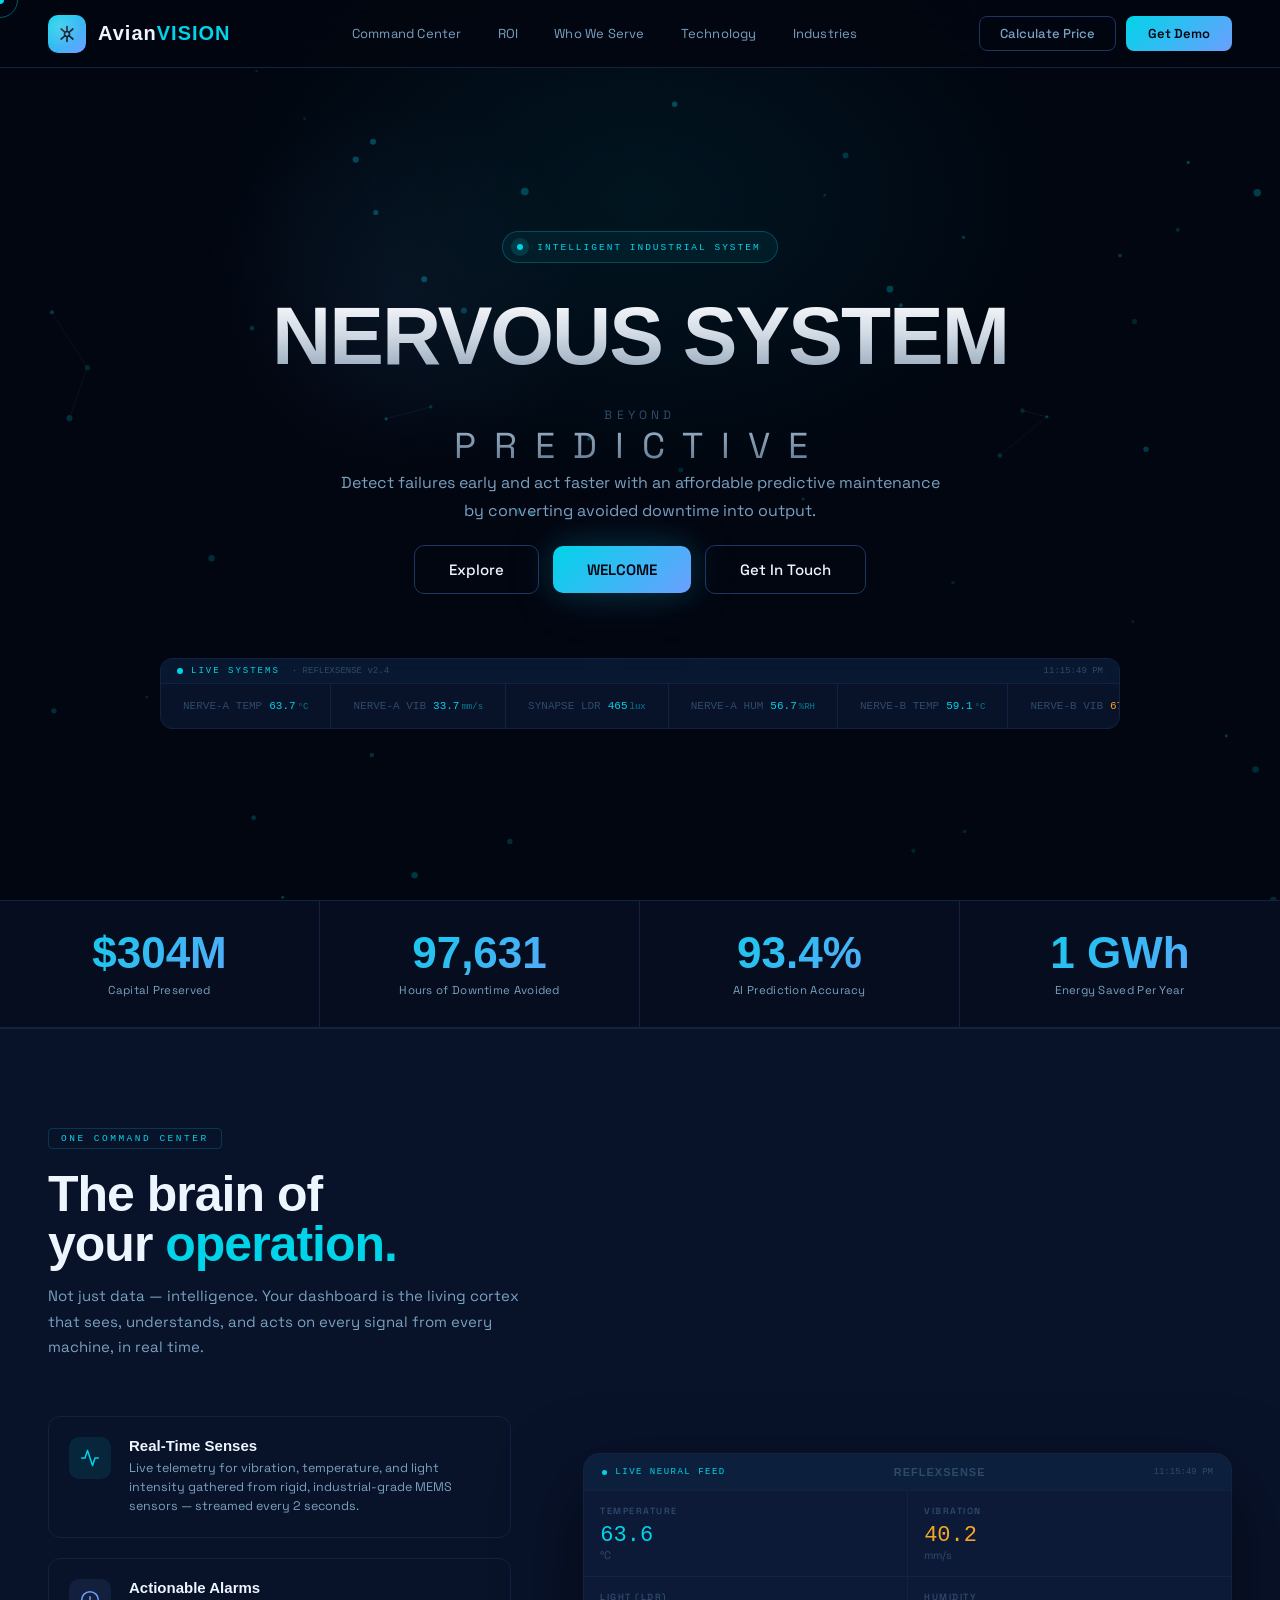
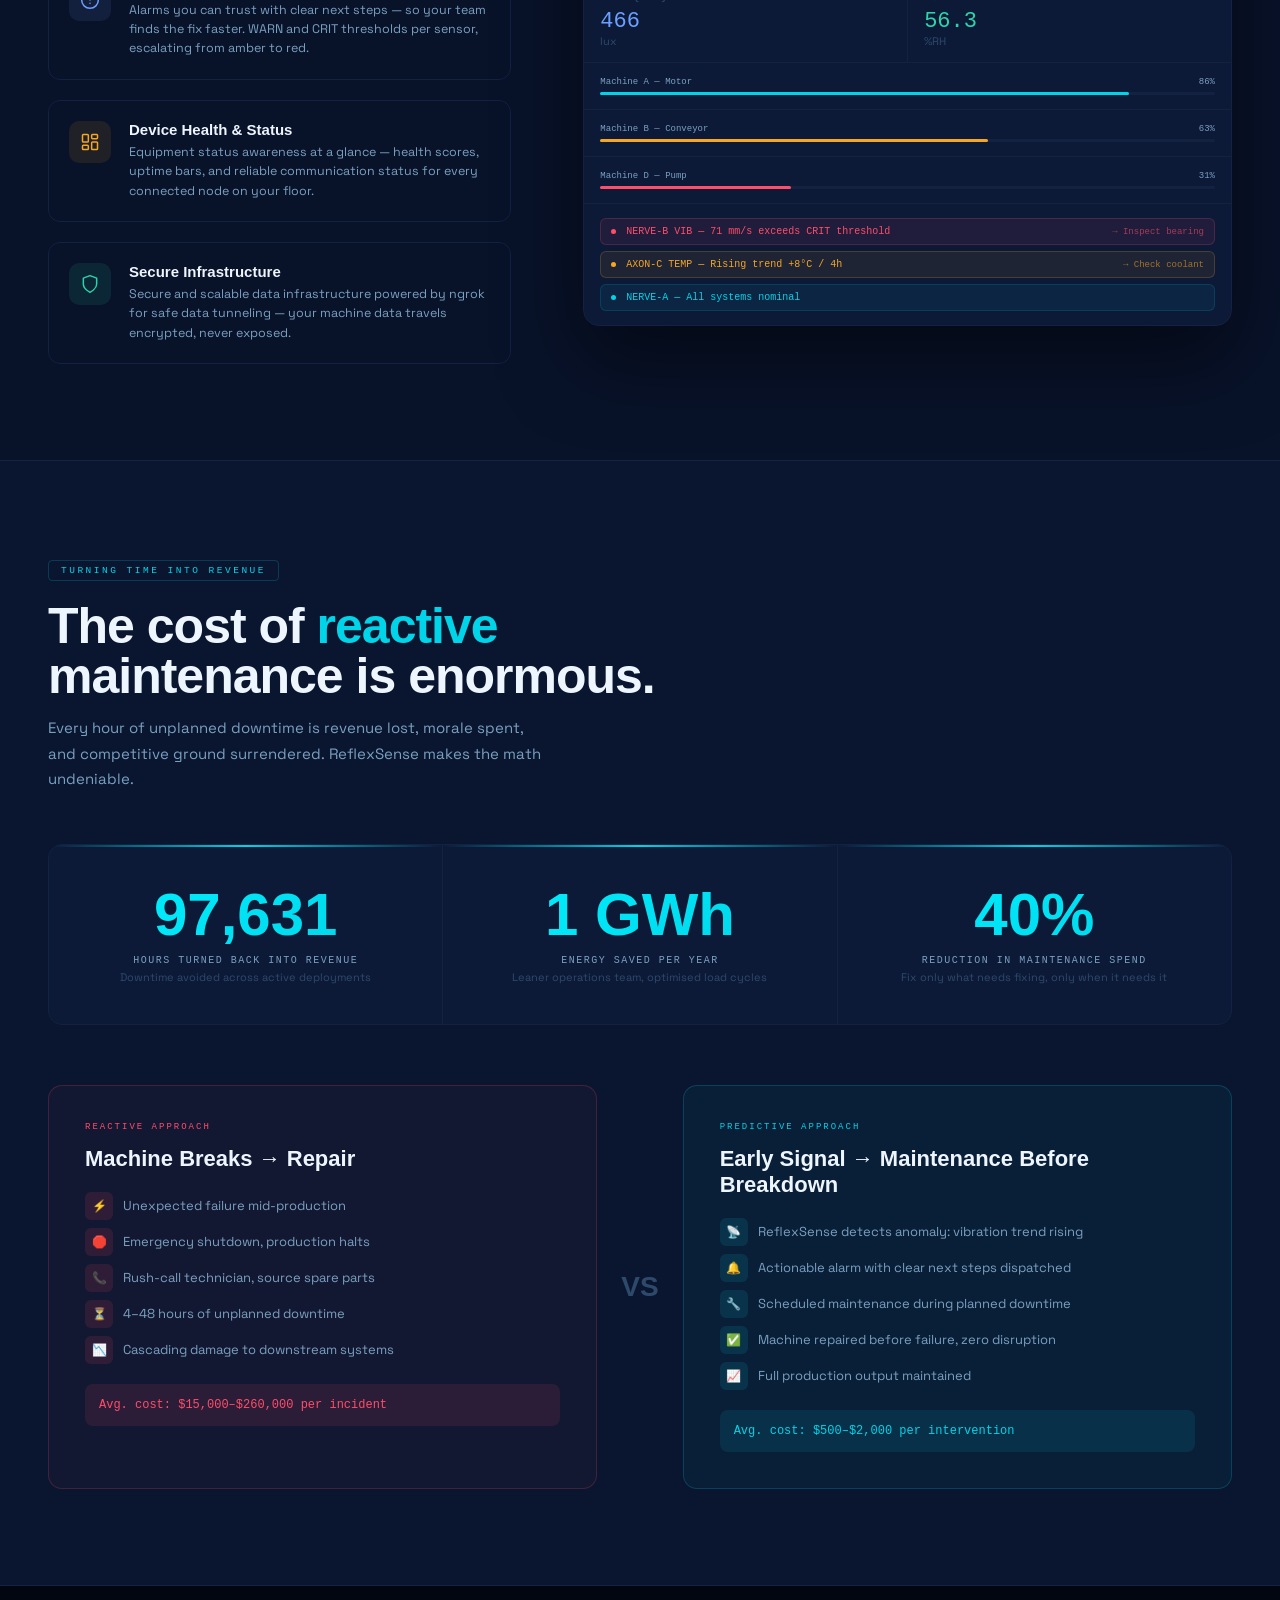
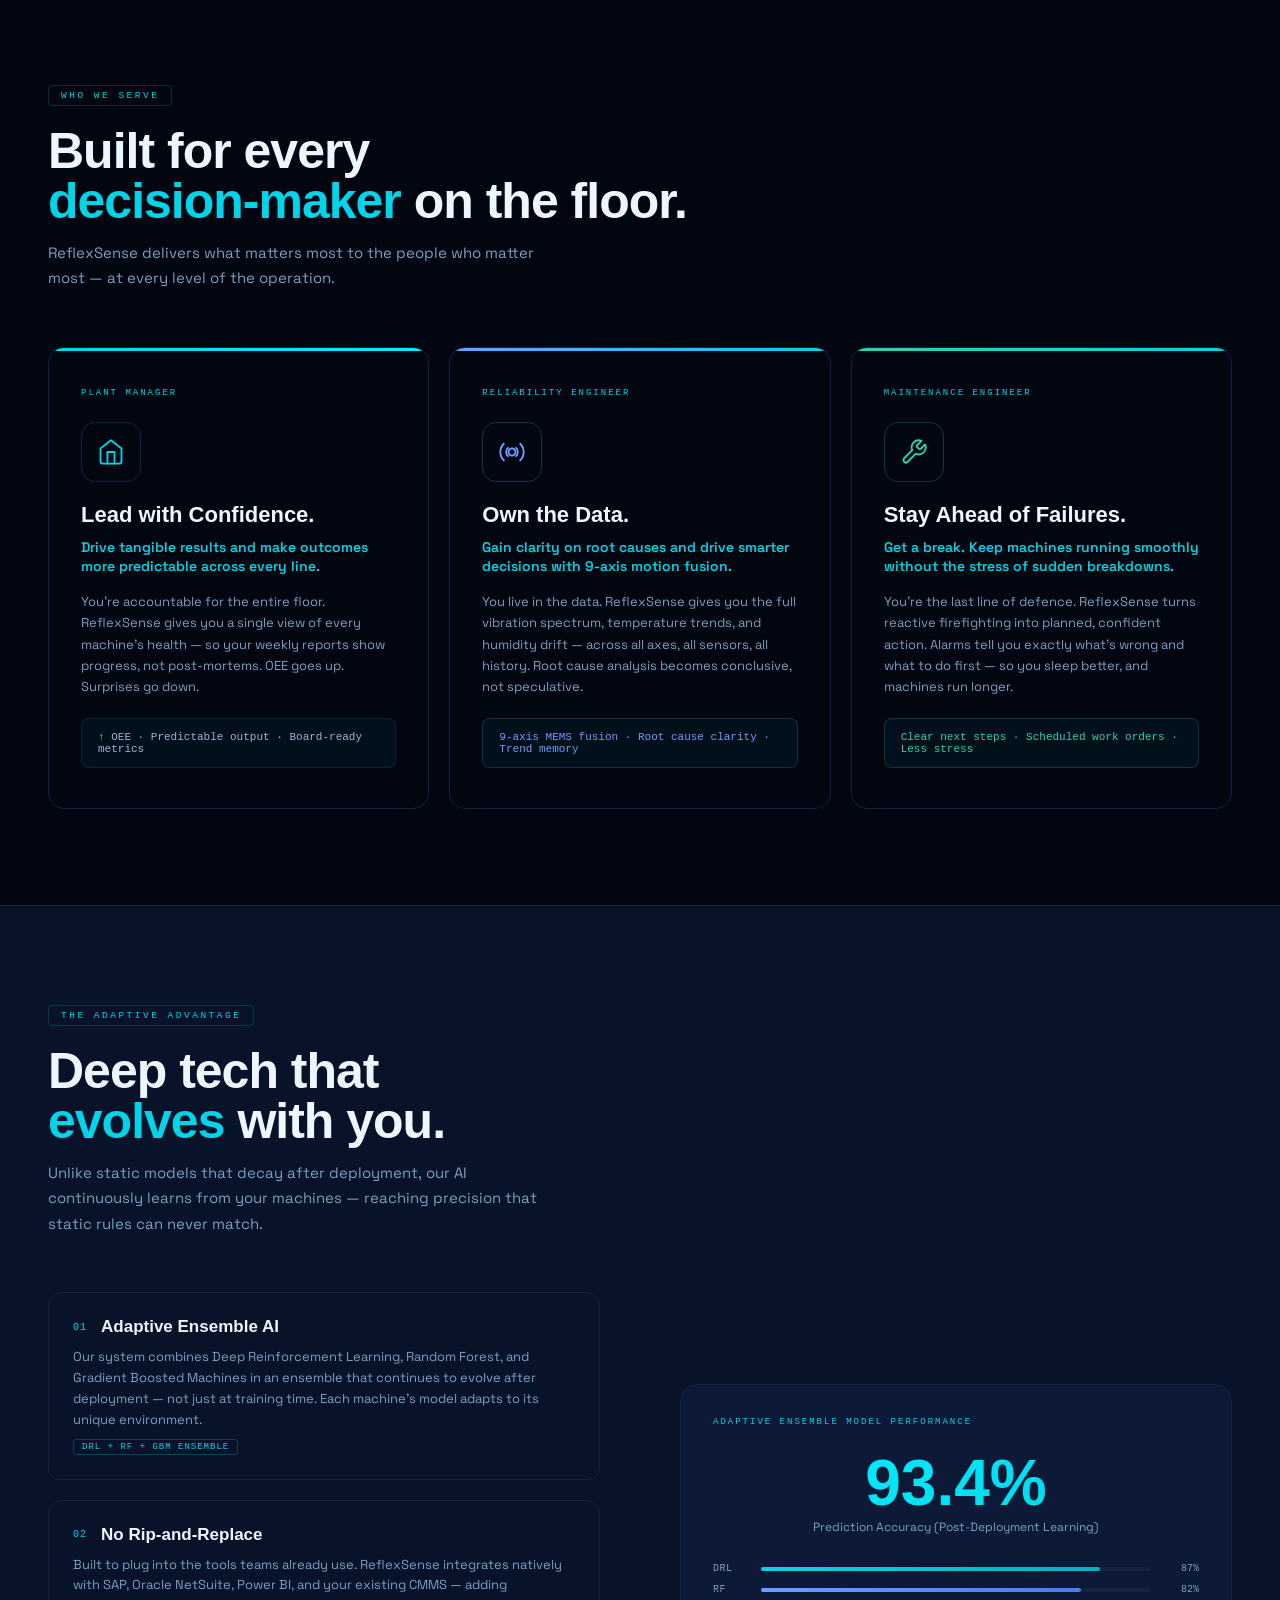
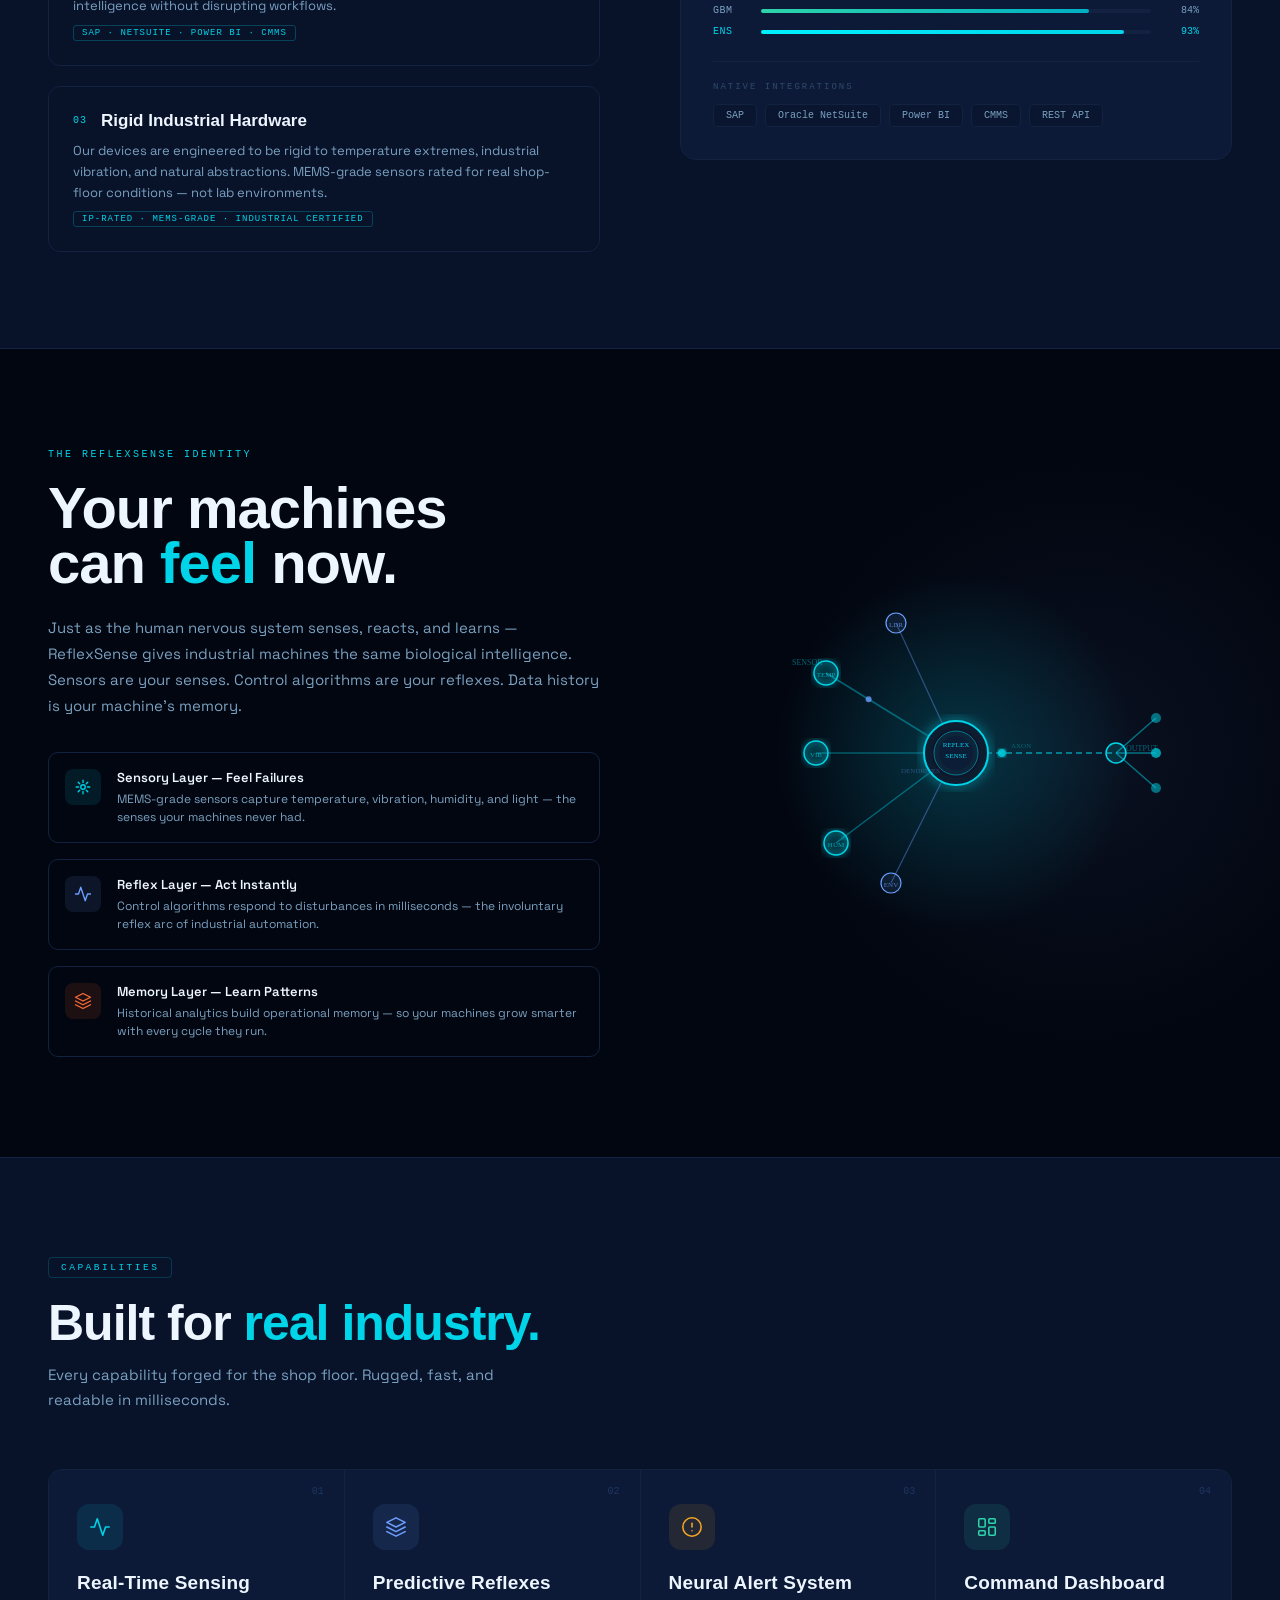
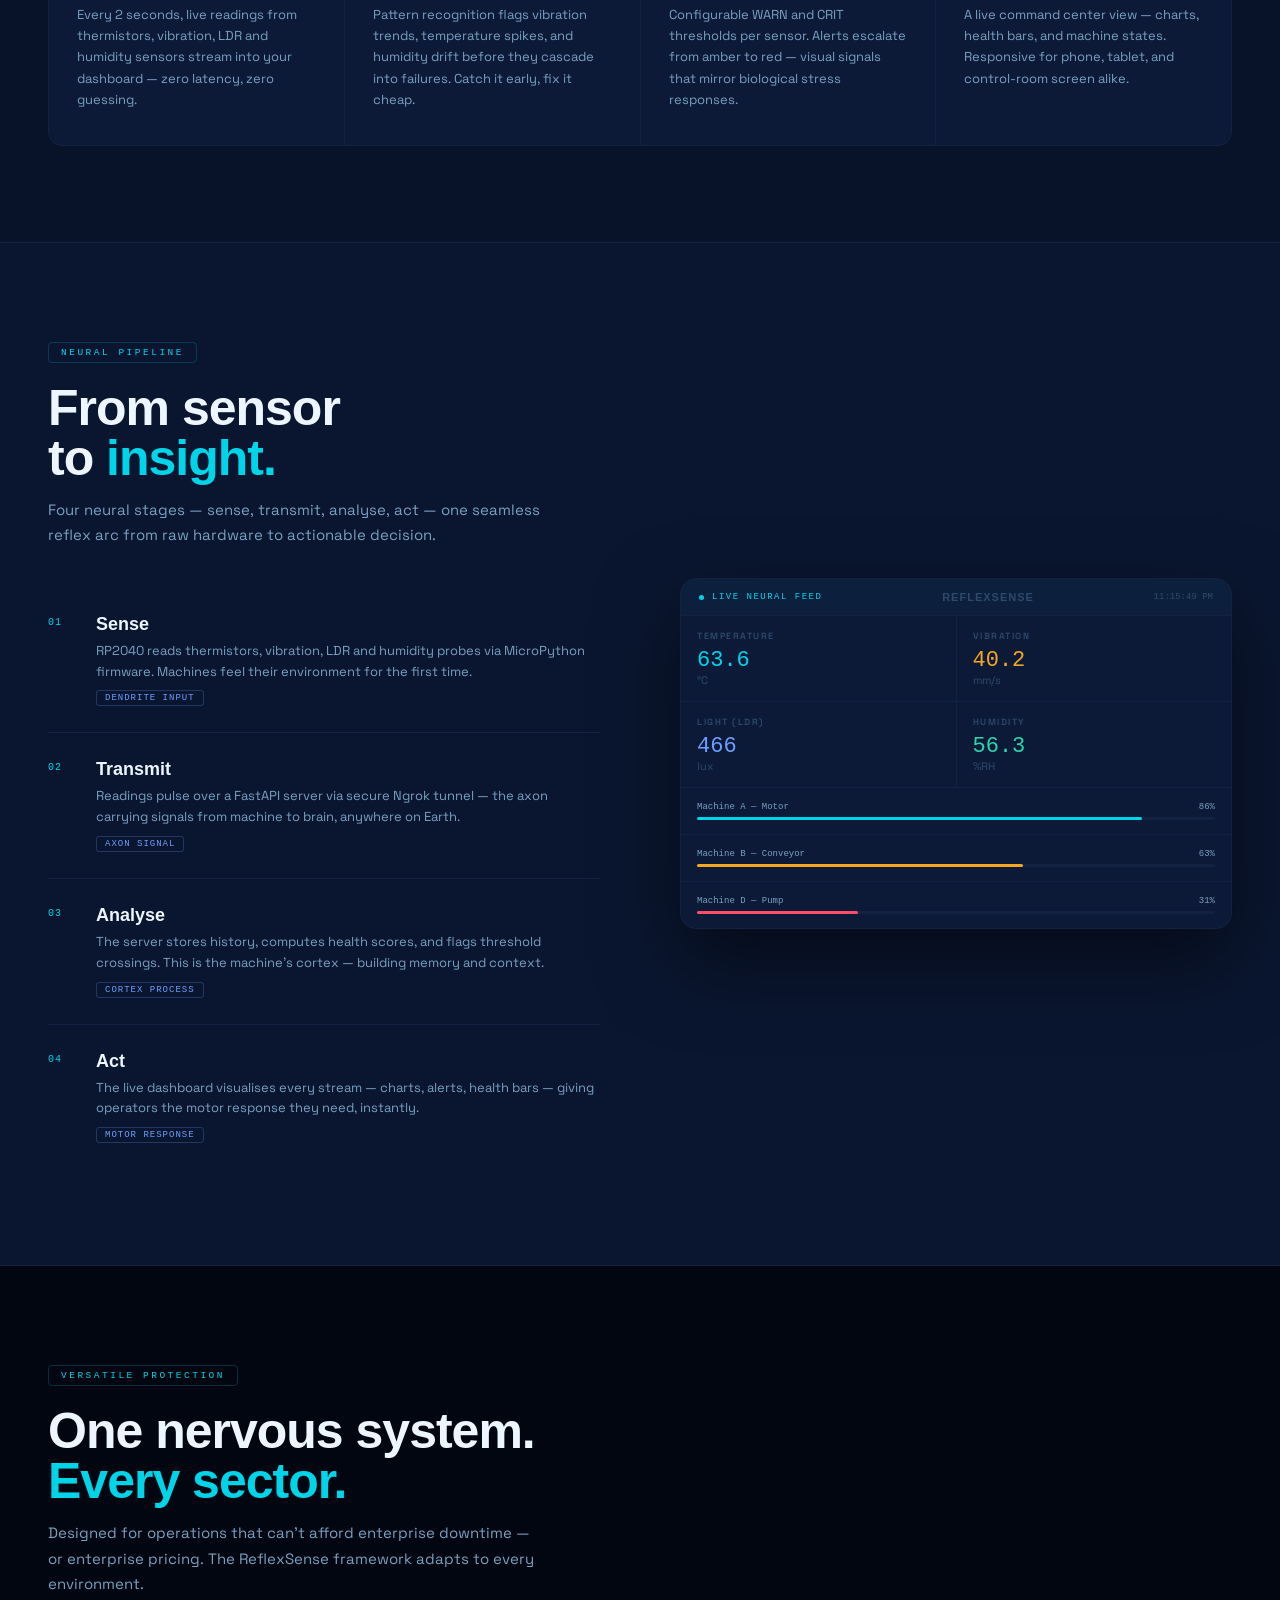
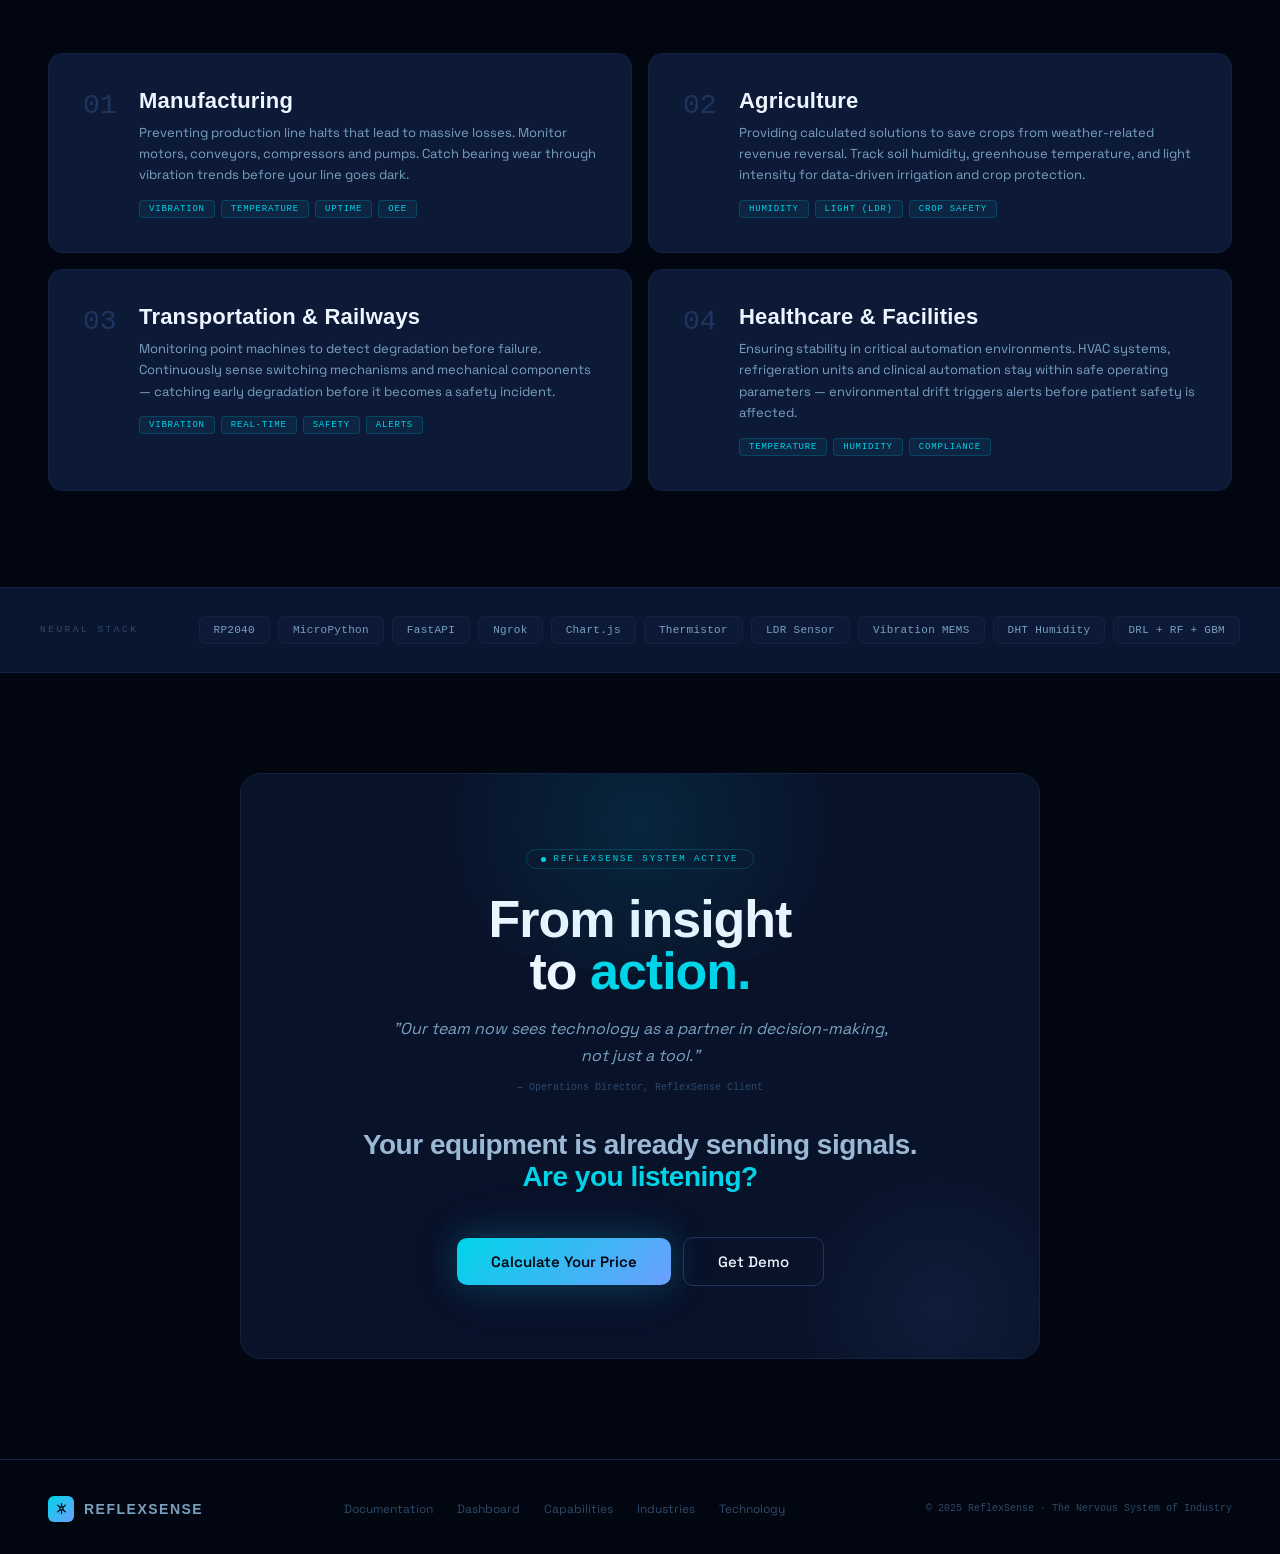
==== index.html @ a8c6b460 "Add files via upload" ====
<!DOCTYPE html>
<html lang="en">
<head>
<meta charset="UTF-8">
<meta name="viewport" content="width=device-width, initial-scale=1.0">
<title>ReflexSense — The Nervous System of Industry</title>
<link href="https://fonts.googleapis.com/css2?family=Space+Grotesk:wght@400;600;700;800&display=swap" rel="stylesheet">
<style>
*,*::before,*::after{box-sizing:border-box;margin:0;padding:0;}
html{scroll-behavior:smooth;}

:root{
  /* ── NERVOUS SYSTEM PALETTE ── */
  --void:    #020610;         /* deepest navy void */
  --deep:    #050d1e;         /* midnight navy base */
  --bg:      #081229;         /* primary bg navy */
  --bg2:     #0a1630;         /* secondary bg */
  --card:    #0c1a38;         /* card surfaces */
  --border:  #132240;         /* subtle borders */
  --border2: #1e3560;         /* active borders */
  --neural:  #00d4e8;         /* electric teal / cyan synapse */
  --neural2: #00b0c4;         /* deeper teal */
  --neural3: #00f0ff;         /* bright cyan pulse */
  --pulse:   #6c9fff;         /* soft navy-blue accent */
  --pulse2:  #4a7de8;
  --signal:  #ff6b35;         /* alert orange */
  --amber:   #f5a623;
  --red:     #ff4d6a;
  --green:   #2dd4aa;
  --nwhite:  #e8f4ff;         /* neural white */
  --lgrey:   #9bb8d4;         /* light grey UI */
  --t1:      #edf5ff;         /* primary text - neural white */
  --t2:      #7aa0c0;         /* secondary text */
  --t3:      #2e4a6a;         /* muted text */
  --fd: 'Syne', sans-serif;
  --fb: 'Space Grotesk', sans-serif;
  --fm: 'IBM Plex Mono', monospace;
}


body{background:var(--void);color:var(--t1);font-family:var(--fb);overflow-x:hidden;cursor:none;}

/* ── CUSTOM CURSOR ── */
.cursor{position:fixed;pointer-events:none;z-index:9999;mix-blend-mode:screen;}
.cursor-dot{width:8px;height:8px;border-radius:50%;background:var(--neural);transform:translate(-50%,-50%);transition:transform .1s;}
.cursor-ring{width:36px;height:36px;border-radius:50%;border:1px solid rgba(0,212,232,.4);transform:translate(-50%,-50%);transition:transform .08s, width .2s, height .2s, opacity .2s;}

/* ── NEURAL CANVAS ── */
#neuralCanvas{position:fixed;inset:0;pointer-events:none;z-index:0;opacity:.45;}

/* ── NAV ── */
nav{position:fixed;top:0;left:0;right:0;z-index:100;display:flex;align-items:center;justify-content:space-between;height:68px;padding:0 48px;background:rgba(2,6,16,.85);border-bottom:1px solid var(--border);backdrop-filter:blur(20px);}
.nav-brand{display:flex;align-items:center;gap:12px;text-decoration:none;}
.nav-logo-mark{width:38px;height:38px;border-radius:10px;background:linear-gradient(135deg, var(--neural), var(--pulse));display:flex;align-items:center;justify-content:center;position:relative;overflow:hidden;flex-shrink:0;}
.nav-logo-mark::before{content:'';position:absolute;inset:0;background:radial-gradient(circle at 30% 30%, rgba(255,255,255,.2), transparent 60%);}
.nav-logo-mark svg{width:20px;height:20px;fill:none;stroke:rgba(2,6,16,.9);stroke-width:2;stroke-linecap:round;stroke-linejoin:round;}
.nav-logotype{font-family:var(--fd);font-size:20px;font-weight:800;letter-spacing:1px;color:var(--t1);}
.nav-logotype span{color:var(--neural);}
.nav-links{display:flex;align-items:center;gap:36px;}
.nav-links a{font-family:var(--fb);font-size:13px;font-weight:400;color:var(--t2);text-decoration:none;letter-spacing:.2px;transition:color .2s;}
.nav-links a:hover{color:var(--t1);}
.nav-cta{display:flex;align-items:center;gap:10px;}
.btn-ghost{font-family:var(--fb);font-size:13px;font-weight:500;padding:8px 20px;border-radius:8px;border:1px solid var(--border2);background:transparent;color:var(--t2);cursor:none;text-decoration:none;transition:all .2s;}
.btn-ghost:hover{border-color:var(--neural);color:var(--neural);}
.btn-primary{font-family:var(--fb);font-size:13px;font-weight:600;padding:9px 22px;border-radius:8px;border:none;background:linear-gradient(135deg, var(--neural), var(--pulse));color:var(--void);cursor:none;text-decoration:none;transition:all .25s;position:relative;overflow:hidden;}
.btn-primary::before{content:'';position:absolute;inset:0;background:rgba(255,255,255,.15);opacity:0;transition:opacity .2s;}
.btn-primary:hover::before{opacity:1;}
.nav-mob-btn{display:none;background:none;border:none;cursor:none;padding:4px;}
.nav-mob-btn svg{width:22px;height:22px;stroke:var(--t2);fill:none;stroke-width:2;stroke-linecap:round;}

/* ── HERO ── */
.hero{position:relative;min-height:100vh;display:flex;flex-direction:column;align-items:center;justify-content:center;padding:140px 48px 80px;text-align:center;overflow:hidden;}
.hero-glow-a{position:absolute;top:-100px;left:50%;transform:translateX(-50%);width:900px;height:600px;border-radius:50%;background:radial-gradient(ellipse, rgba(0,212,232,.08) 0%, transparent 70%);pointer-events:none;}
.hero-glow-b{position:absolute;top:100px;left:15%;width:400px;height:400px;border-radius:50%;background:radial-gradient(ellipse, rgba(108,159,255,.06) 0%, transparent 70%);pointer-events:none;}
.hero-badge{display:inline-flex;align-items:center;gap:8px;padding:6px 16px 6px 8px;border-radius:100px;background:rgba(0,212,232,.06);border:1px solid rgba(0,212,232,.25);font-family:var(--fm);font-size:9.5px;color:var(--neural);letter-spacing:2px;margin-bottom:32px;animation:fadeUp .7s ease both;}
.hero-badge .pulse-dot{width:18px;height:18px;border-radius:50%;background:rgba(0,212,232,.15);display:flex;align-items:center;justify-content:center;}
.hero-badge .pulse-dot::after{content:'';width:6px;height:6px;border-radius:50%;background:var(--neural);animation:blink 1.4s infinite;}
@keyframes blink{0%,100%{opacity:1}50%{opacity:.2}}
.hero h1{font-family:var(--fd);font-size:clamp(36px,6.5vw,82px);font-weight:800;line-height:1.0;letter-spacing:-2px;color:var(--t1);margin-bottom:20px;animation:fadeUp .8s .1s ease both;max-width:900px;}
.hero h1 .line-neural{display:block;background:linear-gradient(90deg, var(--neural3) 0%, var(--neural) 40%, var(--pulse) 100%);background-size:200% auto;-webkit-background-clip:text;-webkit-text-fill-color:transparent;background-clip:text;animation:shimmer 5s linear 1s infinite;}
@keyframes shimmer{from{background-position:200% center}to{background-position:-200% center}}
.hero-sub{max-width:620px;font-size:16px;font-weight:400;line-height:1.75;color:var(--t2);margin:0 auto 20px;animation:fadeUp .8s .2s ease both;}
.hero-social-proof{font-family:var(--fm);font-size:11px;color:var(--t3);margin-bottom:44px;animation:fadeUp .8s .25s ease both;letter-spacing:.5px;}
.hero-social-proof span{color:var(--neural);}
.hero-actions{display:flex;align-items:center;justify-content:center;gap:14px;flex-wrap:wrap;margin-bottom:64px;animation:fadeUp .8s .35s ease both;}
.btn-hero-fill{font-family:var(--fb);font-size:15px;font-weight:600;padding:14px 34px;border-radius:10px;border:none;background:linear-gradient(135deg, var(--neural) 0%, var(--pulse) 100%);color:var(--void);cursor:none;text-decoration:none;transition:all .3s;position:relative;overflow:hidden;box-shadow:0 0 32px rgba(0,212,232,.2),0 0 64px rgba(108,159,255,.1);}
.btn-hero-fill::before{content:'';position:absolute;inset:0;background:rgba(255,255,255,.2);opacity:0;transition:opacity .25s;}
.btn-hero-fill:hover::before{opacity:1;}
.btn-hero-fill:hover{transform:translateY(-2px);box-shadow:0 8px 40px rgba(0,212,232,.3),0 0 80px rgba(108,159,255,.15);}
.btn-hero-outline{font-family:var(--fb);font-size:15px;font-weight:500;padding:14px 34px;border-radius:10px;background:transparent;color:var(--t1);border:1px solid var(--border2);cursor:none;text-decoration:none;transition:all .25s;}
.btn-hero-outline:hover{border-color:var(--neural);color:var(--neural);}

/* ── TICKER ── */
.ticker-wrap{width:min(960px,92vw);border:1px solid var(--border);border-radius:12px;background:rgba(10,22,48,.8);overflow:hidden;animation:fadeUp .8s .45s ease both;backdrop-filter:blur(8px);}
.ticker-bar{display:flex;align-items:center;padding:7px 16px;border-bottom:1px solid var(--border);background:rgba(0,212,232,.03);}
.ticker-dot{width:6px;height:6px;border-radius:50%;background:var(--neural);margin-right:8px;animation:blink 1.4s infinite;}
.ticker-label{font-family:var(--fm);font-size:9px;letter-spacing:2px;color:var(--neural);}
.ticker-identity{font-family:var(--fm);font-size:9px;color:var(--t3);margin-left:12px;}
.ticker-time{font-family:var(--fm);font-size:9px;color:var(--t3);margin-left:auto;}
.ticker-scroll{overflow:hidden;height:44px;position:relative;}
.ticker-track{display:flex;gap:0;animation:ticker 24s linear infinite;white-space:nowrap;width:max-content;}
.tick{display:inline-flex;align-items:center;gap:7px;padding:0 22px;border-right:1px solid var(--border);height:44px;font-family:var(--fm);font-size:11px;}
.tick-key{color:var(--t3);}
.tick-val{font-weight:500;}
.tick-val.ok{color:var(--neural);}
.tick-val.warn{color:var(--amber);}
.tick-val.crit{color:var(--red);}
@keyframes ticker{from{transform:translateX(0)}to{transform:translateX(-50%)}}
@keyframes fadeUp{from{opacity:0;transform:translateY(24px)}to{opacity:1;transform:translateY(0)}}

/* SPACEBORN STYLE HERO TEXT */

.hero-title-main{
    font-weight: 800;
    letter-spacing: -2px;

    background: linear-gradient(
        180deg,
        #ffffff,
        #cfd8e3,
        #8fa2b6
    );

    -webkit-background-clip: text;
    -webkit-text-fill-color: transparent;
}
.hero-title-main{
    background-size: 200% auto;

    animation: shine 6s linear infinite;
}

@keyframes shine {
    from {
        background-position: 200% center;
    }
    to {
        background-position: -200% center;
    }
}

.hero-beyond {
    font-size: 12px;
    letter-spacing: 0.35em;
    color: var(--t3);
    margin-top: 10px;
}

.hero-wide{
    font-size: clamp(24px, 3vw, 36px);

    letter-spacing: 0.5em;

    background: linear-gradient(
        180deg,
        #9fb3c8,
        #5f738a
    );

    -webkit-background-clip: text;
    -webkit-text-fill-color: transparent;
}

.hero-subtitle-new {
    font-size: 16px;
    color: var(--t2);
    margin-top: 18px;
    max-width: 640px;
}

/* ── STATS BAR ── */
.statsbar{display:grid;grid-template-columns:repeat(4,1fr);border-top:1px solid var(--border);border-bottom:1px solid var(--border);background:var(--deep);position:relative;z-index:1;}
.stat{padding:30px 24px;text-align:center;border-right:1px solid var(--border);position:relative;}
.stat:last-child{border-right:none;}
.stat::before{content:'';position:absolute;top:0;left:0;right:0;height:2px;background:linear-gradient(90deg,transparent,var(--neural),transparent);opacity:0;transition:opacity .4s;}
.stat:hover::before{opacity:1;}
.stat-num{font-family:var(--fd);font-size:44px;font-weight:800;background:linear-gradient(135deg, var(--neural), var(--pulse));-webkit-background-clip:text;-webkit-text-fill-color:transparent;background-clip:text;line-height:1;}
.stat-label{font-size:11.5px;color:var(--t2);margin-top:8px;letter-spacing:.3px;font-weight:400;}

/* ── SECTION COMMONS ── */
.container{max-width:1200px;margin:0 auto;}
.section-eyebrow{display:inline-flex;align-items:center;gap:8px;font-family:var(--fm);font-size:9.5px;letter-spacing:2.5px;color:var(--neural);padding:4px 12px;border:1px solid rgba(0,212,232,.2);border-radius:4px;margin-bottom:20px;}
.section-h{font-family:var(--fd);font-size:clamp(30px,4.5vw,50px);font-weight:800;line-height:1;letter-spacing:-1px;color:var(--t1);margin-bottom:14px;}
.section-h em{font-style:normal;color:var(--neural);}
.section-p{font-size:15px;font-weight:400;line-height:1.7;color:var(--t2);max-width:500px;}

/* ── DASHBOARD SHOWCASE ── */
.dashboard-section{background:var(--bg);padding:96px 48px;border-top:1px solid var(--border);}
.dash-inner{display:grid;grid-template-columns:1fr 1.4fr;gap:72px;align-items:center;margin-top:56px;}
.dash-features{display:flex;flex-direction:column;gap:20px;}
.dash-feat{display:flex;gap:18px;padding:20px;border:1px solid var(--border);border-radius:12px;transition:border-color .3s,background .3s;}
.dash-feat:hover{border-color:var(--border2);background:rgba(0,212,232,.03);}
.dash-feat-icon{width:42px;height:42px;border-radius:10px;display:flex;align-items:center;justify-content:center;flex-shrink:0;}
.dash-feat-icon svg{width:20px;height:20px;fill:none;stroke-width:1.8;stroke-linecap:round;stroke-linejoin:round;}
.dfi-a{background:rgba(0,212,232,.1);} .dfi-a svg{stroke:var(--neural);}
.dfi-b{background:rgba(108,159,255,.1);} .dfi-b svg{stroke:var(--pulse);}
.dfi-c{background:rgba(245,166,35,.1);} .dfi-c svg{stroke:var(--amber);}
.dfi-d{background:rgba(45,212,170,.1);} .dfi-d svg{stroke:var(--green);}
.dash-feat-text h4{font-family:var(--fd);font-size:15px;font-weight:700;color:var(--t1);margin-bottom:5px;}
.dash-feat-text p{font-size:12.5px;color:var(--t2);line-height:1.55;}

/* ── MINI DASHBOARD ── */
.mini-dashboard{background:var(--card);border:1px solid var(--border);border-radius:16px;overflow:hidden;box-shadow:0 32px 80px rgba(0,0,0,.5);}
.mini-hdr{display:flex;align-items:center;justify-content:space-between;padding:12px 18px;border-bottom:1px solid var(--border);background:rgba(0,212,232,.03);}
.mini-hdr-left{display:flex;align-items:center;gap:8px;font-family:var(--fm);font-size:9px;color:var(--neural);letter-spacing:1.5px;}
.mini-live-dot{width:5px;height:5px;border-radius:50%;background:var(--neural);animation:blink 1.4s infinite;}
.mini-brand{font-family:var(--fd);font-size:11px;font-weight:700;color:var(--t3);letter-spacing:1px;}
.mini-cards{display:grid;grid-template-columns:1fr 1fr;gap:1px;background:var(--border);}
.mini-card{background:var(--card);padding:14px 16px;}
.mini-card-l{font-size:9px;font-weight:600;letter-spacing:1.5px;text-transform:uppercase;color:var(--t3);margin-bottom:6px;}
.mini-card-v{font-family:var(--fm);font-size:22px;font-weight:500;}
.mini-card-v.teal{color:var(--neural);}
.mini-card-v.amber{color:var(--amber);}
.mini-card-v.blue{color:var(--pulse);}
.mini-card-v.green{color:var(--green);}
.mini-card-u{font-size:11px;color:var(--t3);}
.mini-bar-row{padding:14px 16px;border-top:1px solid var(--border);}
.mini-bar-label{display:flex;justify-content:space-between;font-family:var(--fm);font-size:9px;color:var(--t2);margin-bottom:5px;}
.mini-bar-track{height:3px;background:var(--border);border-radius:2px;}
.mini-bar-fill{height:100%;border-radius:2px;transition:width 2s ease;}
.mini-alarms{padding:14px 16px;border-top:1px solid var(--border);}
.mini-alarm{display:flex;align-items:center;gap:10px;padding:7px 10px;border-radius:6px;margin-bottom:6px;font-family:var(--fm);font-size:10px;}
.mini-alarm:last-child{margin-bottom:0;}
.alarm-warn{background:rgba(245,166,35,.08);border:1px solid rgba(245,166,35,.2);color:var(--amber);}
.alarm-crit{background:rgba(255,77,106,.08);border:1px solid rgba(255,77,106,.2);color:var(--red);}
.alarm-ok{background:rgba(0,212,232,.06);border:1px solid rgba(0,212,232,.15);color:var(--neural);}
.alarm-dot{width:5px;height:5px;border-radius:50%;flex-shrink:0;background:currentColor;}
.alarm-next{margin-left:auto;font-size:9px;opacity:.6;}

/* ── ECONOMIC IMPACT ── */
.economic{background:var(--bg2);padding:96px 48px;border-top:1px solid var(--border);}
.econ-top{display:grid;grid-template-columns:1fr 1fr 1fr;gap:1px;background:var(--border);border:1px solid var(--border);border-radius:14px;overflow:hidden;margin-bottom:60px;}
.econ-metric{background:var(--card);padding:40px 32px;text-align:center;position:relative;}
.econ-metric::before{content:'';position:absolute;top:0;left:0;right:0;height:2px;background:linear-gradient(90deg,transparent,var(--neural),transparent);}
.econ-val{font-family:var(--fd);font-size:clamp(36px,5vw,60px);font-weight:800;line-height:1;background:linear-gradient(135deg, var(--neural3), var(--neural));-webkit-background-clip:text;-webkit-text-fill-color:transparent;background-clip:text;}
.econ-label{font-family:var(--fm);font-size:10px;letter-spacing:1.5px;color:var(--t2);margin-top:10px;}
.econ-sub{font-size:11px;color:var(--t3);margin-top:4px;}

/* reactive vs predictive */
.vs-grid{display:grid;grid-template-columns:1fr auto 1fr;gap:24px;align-items:stretch;}
.vs-card{border-radius:14px;padding:36px;border:1px solid var(--border);}
.vs-reactive{background:rgba(255,77,106,.04);border-color:rgba(255,77,106,.2);}
.vs-predictive{background:rgba(0,212,232,.04);border-color:rgba(0,212,232,.2);}
.vs-label{font-family:var(--fm);font-size:9px;letter-spacing:2px;margin-bottom:14px;}
.vs-label.red{color:var(--red);}
.vs-label.teal{color:var(--neural);}
.vs-title{font-family:var(--fd);font-size:22px;font-weight:700;color:var(--t1);margin-bottom:20px;}
.vs-flow{display:flex;flex-direction:column;gap:8px;}
.vs-step{display:flex;align-items:center;gap:10px;font-size:13px;color:var(--t2);}
.vs-step-icon{width:28px;height:28px;border-radius:6px;display:flex;align-items:center;justify-content:center;flex-shrink:0;font-size:12px;}
.vs-icon-red{background:rgba(255,77,106,.12);color:var(--red);}
.vs-icon-teal{background:rgba(0,212,232,.12);color:var(--neural);}
.vs-cost{margin-top:20px;padding:14px;border-radius:8px;font-family:var(--fm);font-size:12px;font-weight:500;}
.vs-cost-bad{background:rgba(255,77,106,.1);color:var(--red);}
.vs-cost-good{background:rgba(0,212,232,.1);color:var(--neural);}
.vs-divider{display:flex;align-items:center;justify-content:center;font-family:var(--fd);font-size:28px;font-weight:800;color:var(--t3);}

/* ── PERSONAS ── */
.personas{background:var(--void);padding:96px 48px;border-top:1px solid var(--border);}
.personas-grid{display:grid;grid-template-columns:repeat(3,1fr);gap:20px;margin-top:56px;}
.persona-card{border:1px solid var(--border);border-radius:16px;padding:40px 32px;position:relative;overflow:hidden;transition:border-color .3s,transform .3s;}
.persona-card:hover{border-color:var(--border2);transform:translateY(-4px);}
.persona-card::before{content:'';position:absolute;top:0;left:0;right:0;height:3px;}
.persona-pm::before{background:linear-gradient(90deg, var(--neural), var(--neural3));}
.persona-re::before{background:linear-gradient(90deg, var(--pulse), var(--neural));}
.persona-me::before{background:linear-gradient(90deg, var(--green), var(--neural));}
.persona-tag{font-family:var(--fm);font-size:9px;letter-spacing:2px;color:var(--neural);margin-bottom:24px;display:block;}
.persona-icon-wrap{width:60px;height:60px;border-radius:14px;display:flex;align-items:center;justify-content:center;margin-bottom:20px;border:1px solid var(--border);}
.persona-icon-wrap svg{width:28px;height:28px;fill:none;stroke-width:1.6;stroke-linecap:round;stroke-linejoin:round;stroke:var(--neural);}
.persona-name{font-family:var(--fd);font-size:22px;font-weight:700;color:var(--t1);margin-bottom:10px;}
.persona-tagline{font-size:14px;font-weight:600;color:var(--neural);margin-bottom:14px;line-height:1.4;}
.persona-desc{font-size:13px;color:var(--t2);line-height:1.65;}
.persona-benefit{margin-top:20px;padding:12px 16px;background:rgba(0,212,232,.05);border:1px solid rgba(0,212,232,.12);border-radius:8px;font-family:var(--fm);font-size:11px;color:var(--lgrey);}

/* ── ADAPTIVE ADVANTAGE (TECH TRUST) ── */
.adaptive{background:var(--bg);padding:96px 48px;border-top:1px solid var(--border);}
.adaptive-inner{display:grid;grid-template-columns:1fr 1fr;gap:80px;align-items:center;margin-top:56px;}
.adv-pillars{display:flex;flex-direction:column;gap:20px;}
.adv-pillar{padding:24px;border:1px solid var(--border);border-radius:12px;transition:border-color .3s;}
.adv-pillar:hover{border-color:var(--border2);}
.adv-pillar-header{display:flex;align-items:center;gap:14px;margin-bottom:10px;}
.adv-num{font-family:var(--fm);font-size:10px;color:var(--neural);letter-spacing:1px;}
.adv-h{font-family:var(--fd);font-size:17px;font-weight:700;color:var(--t1);}
.adv-p{font-size:13px;color:var(--t2);line-height:1.6;}
.adv-badge{display:inline-flex;font-family:var(--fm);font-size:9px;color:var(--neural);padding:2px 8px;border:1px solid rgba(0,212,232,.25);border-radius:3px;margin-top:8px;letter-spacing:1px;}
.ai-diagram{background:var(--card);border:1px solid var(--border);border-radius:16px;padding:32px;overflow:hidden;}
.ai-diagram-title{font-family:var(--fm);font-size:9px;letter-spacing:2px;color:var(--neural);margin-bottom:24px;}
.ai-accuracy{text-align:center;margin-bottom:28px;}
.ai-acc-num{font-family:var(--fd);font-size:64px;font-weight:800;background:linear-gradient(135deg,var(--neural3),var(--neural));-webkit-background-clip:text;-webkit-text-fill-color:transparent;background-clip:text;line-height:1;}
.ai-acc-label{font-size:12px;color:var(--t2);margin-top:4px;}
.ai-models{display:flex;flex-direction:column;gap:10px;}
.ai-model{display:flex;align-items:center;gap:12px;}
.ai-model-label{font-family:var(--fm);font-size:10px;color:var(--t2);min-width:36px;letter-spacing:.5px;}
.ai-model-bar-track{flex:1;height:4px;background:var(--border);border-radius:2px;}
.ai-model-bar-fill{height:100%;border-radius:2px;transition:width 2s ease;}
.ai-model-pct{font-family:var(--fm);font-size:10px;color:var(--t2);min-width:36px;text-align:right;}
.integrations{margin-top:24px;padding-top:20px;border-top:1px solid var(--border);}
.int-label{font-family:var(--fm);font-size:9px;letter-spacing:2px;color:var(--t3);margin-bottom:12px;}
.int-chips{display:flex;gap:8px;flex-wrap:wrap;}
.int-chip{font-family:var(--fm);font-size:10px;padding:5px 12px;border-radius:5px;background:var(--bg2);border:1px solid var(--border);color:var(--t2);}

/* ── IDENTITY / HOW IT WORKS ── */
.identity{background:var(--void);padding:100px 48px;position:relative;overflow:hidden;border-top:1px solid var(--border);}
.identity-bg{position:absolute;right:-100px;top:50%;transform:translateY(-50%);width:600px;height:600px;border-radius:50%;background:radial-gradient(ellipse, rgba(108,159,255,.07) 0%, transparent 70%);pointer-events:none;}
.id-inner{max-width:1200px;margin:0 auto;display:grid;grid-template-columns:1fr 1fr;gap:80px;align-items:center;}
.id-kicker{font-family:var(--fm);font-size:10px;letter-spacing:2.5px;color:var(--neural);margin-bottom:20px;}
.id-h{font-family:var(--fd);font-size:clamp(36px,5vw,58px);font-weight:800;line-height:.95;letter-spacing:-1px;color:var(--t1);margin-bottom:24px;}
.id-h em{font-style:normal;color:var(--neural);}
.id-p{font-size:15px;font-weight:400;line-height:1.75;color:var(--t2);margin-bottom:32px;}
.id-pillars{display:flex;flex-direction:column;gap:16px;}
.pillar{display:flex;align-items:flex-start;gap:16px;padding:16px;border:1px solid var(--border);border-radius:10px;transition:border-color .3s;}
.pillar:hover{border-color:var(--border2);}
.pillar-icon{width:36px;height:36px;border-radius:8px;flex-shrink:0;display:flex;align-items:center;justify-content:center;}
.pillar-icon svg{width:18px;height:18px;fill:none;stroke-width:1.8;stroke-linecap:round;stroke-linejoin:round;}
.pi-neural{background:rgba(0,212,232,.1);} .pi-neural svg{stroke:var(--neural);}
.pi-pulse{background:rgba(108,159,255,.1);} .pi-pulse svg{stroke:var(--pulse);}
.pi-signal{background:rgba(255,107,53,.1);} .pi-signal svg{stroke:var(--signal);}
.pillar-h{font-family:var(--fb);font-size:13px;font-weight:600;color:var(--t1);margin-bottom:4px;}
.pillar-p{font-size:12px;color:var(--t2);line-height:1.5;}
#neuronDiagram{width:100%;max-width:440px;height:440px;}

/* ── FEATURES ── */
.features{background:var(--bg);padding:96px 48px;border-top:1px solid var(--border);}
.feat-grid{display:grid;grid-template-columns:repeat(4,1fr);gap:1px;background:var(--border);border:1px solid var(--border);border-radius:14px;overflow:hidden;margin-top:56px;}
.feat-card{background:var(--card);padding:34px 28px;position:relative;overflow:hidden;transition:background .3s;}
.feat-card:hover{background:var(--bg2);}
.feat-card::after{content:'';position:absolute;bottom:0;left:0;right:0;height:1px;background:linear-gradient(90deg,transparent,var(--neural),transparent);opacity:0;transition:opacity .4s;}
.feat-card:hover::after{opacity:1;}
.feat-icon{width:46px;height:46px;border-radius:12px;display:flex;align-items:center;justify-content:center;margin-bottom:22px;}
.feat-icon svg{width:22px;height:22px;fill:none;stroke-width:1.7;stroke-linecap:round;stroke-linejoin:round;}
.fi-a{background:rgba(0,212,232,.1);} .fi-a svg{stroke:var(--neural);}
.fi-b{background:rgba(108,159,255,.1);} .fi-b svg{stroke:var(--pulse);}
.fi-c{background:rgba(245,166,35,.1);} .fi-c svg{stroke:var(--amber);}
.fi-d{background:rgba(45,212,170,.1);} .fi-d svg{stroke:var(--green);}
.feat-h{font-family:var(--fd);font-size:19px;font-weight:700;color:var(--t1);margin-bottom:10px;letter-spacing:.2px;}
.feat-p{font-size:13px;font-weight:400;line-height:1.65;color:var(--t2);}
.feat-number{position:absolute;top:16px;right:20px;font-family:var(--fm);font-size:10px;color:var(--border2);}

/* ── HOW IT WORKS ── */
.how{background:var(--bg2);padding:96px 48px;border-top:1px solid var(--border);}
.how-inner{display:grid;grid-template-columns:1fr 1fr;gap:80px;align-items:center;}
.how-steps{display:flex;flex-direction:column;gap:0;}
.step{display:flex;gap:20px;padding:26px 0;border-bottom:1px solid var(--border);}
.step:last-child{border-bottom:none;}
.step-num{font-family:var(--fm);font-size:10px;color:var(--neural);letter-spacing:1px;min-width:28px;padding-top:3px;font-weight:500;}
.step-h{font-family:var(--fd);font-size:18px;font-weight:700;color:var(--t1);margin-bottom:6px;}
.step-p{font-size:13px;font-weight:400;line-height:1.6;color:var(--t2);}
.step-tag{display:inline-block;font-family:var(--fm);font-size:9px;letter-spacing:1px;color:var(--pulse);padding:2px 8px;border:1px solid rgba(108,159,255,.25);border-radius:3px;margin-top:8px;}

/* ── USE CASES ── */
.usecases{background:var(--void);padding:96px 48px;border-top:1px solid var(--border);}
.uc-grid{display:grid;grid-template-columns:repeat(2,1fr);gap:16px;margin-top:56px;}
.uc-card{background:var(--card);border:1px solid var(--border);border-radius:14px;padding:34px;display:flex;gap:22px;transition:border-color .3s,transform .3s;cursor:default;position:relative;overflow:hidden;}
.uc-card::before{content:'';position:absolute;inset:0;background:linear-gradient(135deg, rgba(0,212,232,.03), transparent);opacity:0;transition:opacity .4s;}
.uc-card:hover::before{opacity:1;}
.uc-card:hover{border-color:var(--border2);transform:translateY(-3px);}
.uc-num{font-family:var(--fm);font-size:28px;font-weight:400;color:var(--border2);line-height:1;min-width:34px;padding-top:4px;transition:color .3s;}
.uc-card:hover .uc-num{color:var(--neural);}
.uc-h{font-family:var(--fd);font-size:22px;font-weight:700;color:var(--t1);margin-bottom:8px;letter-spacing:.2px;}
.uc-p{font-size:13px;font-weight:400;line-height:1.65;color:var(--t2);}
.uc-tags{display:flex;flex-wrap:wrap;gap:6px;margin-top:14px;}
.tag{font-family:var(--fm);font-size:9px;letter-spacing:.8px;padding:3px 9px;border-radius:4px;background:rgba(0,212,232,.06);color:var(--neural);border:1px solid rgba(0,212,232,.18);}

/* ── TECH STACK ── */
.tech{background:var(--bg2);border-top:1px solid var(--border);border-bottom:1px solid var(--border);}
.tech-inner{display:flex;align-items:center;justify-content:space-between;gap:24px;flex-wrap:wrap;padding:28px 0;}
.tech-label{font-family:var(--fm);font-size:9.5px;color:var(--t3);letter-spacing:2.5px;white-space:nowrap;}
.tech-chips{display:flex;align-items:center;gap:8px;flex-wrap:wrap;}
.chip{font-family:var(--fm);font-size:11px;font-weight:400;padding:7px 14px;border-radius:6px;letter-spacing:.3px;background:var(--card);border:1px solid var(--border);color:var(--t2);transition:border-color .2s,color .2s;}
.chip:hover{border-color:var(--neural);color:var(--neural);}

/* ── CLOSING CTA ── */
.cta{background:var(--void);text-align:center;padding:100px 48px;}
.cta-box{max-width:800px;margin:0 auto;border:1px solid var(--border);border-radius:20px;padding:72px 56px;background:var(--bg);position:relative;overflow:hidden;}
.cta-glow-a{position:absolute;top:-100px;left:50%;transform:translateX(-50%);width:500px;height:300px;border-radius:50%;background:radial-gradient(circle, rgba(0,212,232,.1) 0%, transparent 70%);pointer-events:none;}
.cta-glow-b{position:absolute;bottom:-100px;right:-50px;width:300px;height:300px;border-radius:50%;background:radial-gradient(circle, rgba(108,159,255,.08) 0%, transparent 70%);pointer-events:none;}
.cta-badge{display:inline-flex;align-items:center;gap:7px;font-family:var(--fm);font-size:9px;letter-spacing:2px;color:var(--neural);padding:4px 14px;border:1px solid rgba(0,212,232,.2);border-radius:100px;margin-bottom:24px;}
.cta h2{font-family:var(--fd);font-size:clamp(28px,4.5vw,52px);font-weight:800;line-height:1;color:var(--t1);margin-bottom:18px;letter-spacing:-1px;}
.cta h2 em{font-style:normal;color:var(--neural);}
.cta-quote{font-size:16px;font-style:italic;color:var(--t2);max-width:520px;margin:0 auto 12px;line-height:1.7;}
.cta-quote-attr{font-family:var(--fm);font-size:10px;color:var(--t3);margin-bottom:36px;}
.cta-final-line{font-family:var(--fd);font-size:clamp(18px,2.8vw,28px);font-weight:700;color:var(--lgrey);margin-bottom:44px;letter-spacing:-.5px;}
.cta-final-line em{color:var(--neural);font-style:normal;}
.cta-btns{display:flex;align-items:center;justify-content:center;gap:12px;flex-wrap:wrap;}

/* ── FOOTER ── */
footer{border-top:1px solid var(--border);padding:36px 48px;background:var(--void);display:flex;align-items:center;justify-content:space-between;flex-wrap:wrap;gap:16px;}
.foot-brand{display:flex;align-items:center;gap:10px;}
.foot-logo-mark{width:26px;height:26px;border-radius:6px;background:linear-gradient(135deg,var(--neural),var(--pulse));display:flex;align-items:center;justify-content:center;}
.foot-logo-mark svg{width:13px;height:13px;fill:none;stroke:var(--void);stroke-width:2.2;stroke-linecap:round;stroke-linejoin:round;}
.foot-logotype{font-family:var(--fd);font-size:14px;font-weight:800;letter-spacing:1.5px;color:var(--t2);}
.foot-links{display:flex;gap:24px;}
.foot-links a{font-size:12px;color:var(--t3);text-decoration:none;transition:color .2s;}
.foot-links a:hover{color:var(--neural);}
.foot-copy{font-family:var(--fm);font-size:10px;color:var(--t3);}

/* ── REVEAL ── */
.reveal{opacity:0;transform:translateY(28px);transition:opacity .65s ease,transform .65s ease;}
.reveal.in{opacity:1;transform:translateY(0);}
.reveal-d1{transition-delay:.08s;} .reveal-d2{transition-delay:.16s;} .reveal-d3{transition-delay:.24s;} .reveal-d4{transition-delay:.32s;}

/* ── RESPONSIVE ── */
@media(max-width:1024px){
  .feat-grid{grid-template-columns:repeat(2,1fr);}
  .how-inner{grid-template-columns:1fr;gap:48px;}
  .id-inner{grid-template-columns:1fr;gap:48px;}
  .dash-inner{grid-template-columns:1fr;gap:48px;}
  .adaptive-inner{grid-template-columns:1fr;gap:48px;}
  .personas-grid{grid-template-columns:1fr;}
  .vs-grid{grid-template-columns:1fr;} .vs-divider{display:none;}
  .econ-top{grid-template-columns:1fr;}
}
@media(max-width:768px){
  nav{padding:0 20px;}
  .nav-links{display:none;}
  .nav-cta .btn-ghost{display:none;}
  .nav-mob-btn{display:block;}
  .nav-links.open{display:flex;flex-direction:column;align-items:flex-start;gap:0;position:fixed;top:68px;left:0;right:0;background:rgba(2,6,16,.97);border-bottom:1px solid var(--border);padding:12px 20px 20px;z-index:99;}
  .nav-links.open a{padding:12px 0;border-bottom:1px solid var(--border);width:100%;font-size:15px;}
  .hero{padding:120px 20px 60px;}
  .statsbar{grid-template-columns:repeat(2,1fr);}
  .stat{padding:22px 16px;} .stat-num{font-size:32px;}
  .features,.how,.usecases,.cta,.identity,.dashboard-section,.economic,.personas,.adaptive{padding:64px 20px;}
  .feat-grid{grid-template-columns:1fr;border-radius:10px;}
  .uc-grid{grid-template-columns:1fr;}
  .personas-grid{grid-template-columns:1fr;}
  .tech-inner{flex-direction:column;align-items:flex-start;}
  .cta-box{padding:44px 24px;}
  footer{flex-direction:column;align-items:flex-start;padding:24px 20px;}
  .foot-links{flex-wrap:wrap;gap:16px;}
  body{cursor:auto;}
  .cursor{display:none;}
}
</style>
</head>
<body>

<!-- CUSTOM CURSOR -->
<div class="cursor" id="cursorDot"><div class="cursor-dot"></div></div>
<div class="cursor" id="cursorRing"><div class="cursor-ring"></div></div>

<!-- NEURAL BACKGROUND CANVAS -->
<canvas id="neuralCanvas"></canvas>

<!-- NAV -->
<nav id="nav">
  <a class="nav-brand" href="#">
    <div class="nav-logo-mark">
      <svg viewBox="0 0 24 24">
        <circle cx="12" cy="12" r="3"/>
        <line x1="12" y1="9" x2="12" y2="3"/>
        <line x1="14.6" y1="9.7" x2="19" y2="6"/>
        <line x1="14.6" y1="14.3" x2="19" y2="18"/>
        <line x1="12" y1="15" x2="12" y2="21"/>
        <line x1="9.4" y1="14.3" x2="5" y2="18"/>
        <line x1="9.4" y1="9.7" x2="5" y2="6"/>
      </svg>
    </div>
    <span class="nav-logotype">Avian<span>VISION</span></span>
  </a>
  <div class="nav-links" id="navLinks">
    <a href="#dashboard">Command Center</a>
    <a href="#economic">ROI</a>
    <a href="#personas">Who We Serve</a>
    <a href="#adaptive">Technology</a>
    <a href="#usecases">Industries</a>
  </div>
  <div class="nav-cta">
    <a href="#cta" class="btn-ghost">Calculate Price</a>
    <a href="dashboard.html" class="btn-primary">Get Demo</a>
  </div>
  <button class="nav-mob-btn" id="mobBtn" aria-label="Menu">
    <svg viewBox="0 0 24 24" id="mobIcon"><line x1="3" y1="6" x2="21" y2="6"/><line x1="3" y1="12" x2="21" y2="12"/><line x1="3" y1="18" x2="21" y2="18"/></svg>
  </button>
</nav>

<!-- ════════════════════════════════════════════
     SECTION 1: HERO — APEX AWARENESS
═════════════════════════════════════════════ -->
<section class="hero">
  <div class="hero-glow-a"></div>
  <div class="hero-glow-b"></div>
  <div class="hero-badge">
    <div class="pulse-dot"></div>
    INTELLIGENT INDUSTRIAL SYSTEM
  </div>
 <h1 class="hero-title-main">
    NERVOUS SYSTEM 
</h1>

<div class="hero-beyond">
    BEYOND
</div>

<div class="hero-wide">
    PREDICTIVE
</div>
  <p class="hero-sub">Detect failures early and act faster with an affordable predictive maintenance by converting avoided downtime into output.</p>
  <div class="hero-actions">
    <a href="" class="btn-hero-outline">Explore</a>
    <a href="#cta" class="btn-hero-fill">WELCOME</a>
    <a href="dashboard.html" class="btn-hero-outline">Get In Touch</a>
  </div>
  <div class="ticker-wrap">
    <div class="ticker-bar">
      <span class="ticker-dot"></span>
      <span class="ticker-label">LIVE SYSTEMS</span>
      <span class="ticker-identity">· REFLEXSENSE v2.4</span>
      <span class="ticker-time" id="tickTime">--:--:--</span>
    </div>
    <div class="ticker-scroll">
      <div class="ticker-track" id="tickerTrack"></div>
    </div>
  </div>
</section>

<!-- STATS -->
<div class="statsbar">
  <div class="stat reveal"><div class="stat-num">$304M</div><div class="stat-label">Capital Preserved</div></div>
  <div class="stat reveal reveal-d1"><div class="stat-num">97,631</div><div class="stat-label">Hours of Downtime Avoided</div></div>
  <div class="stat reveal reveal-d2"><div class="stat-num">93.4%</div><div class="stat-label">AI Prediction Accuracy</div></div>
  <div class="stat reveal reveal-d3"><div class="stat-num">1 GWh</div><div class="stat-label">Energy Saved Per Year</div></div>
</div>

<!-- ════════════════════════════════════════════
     SECTION 2: DASHBOARD SHOWCASE — ONE COMMAND CENTER
═════════════════════════════════════════════ -->
<section class="dashboard-section" id="dashboard">
  <div class="container">
    <div class="reveal"><span class="section-eyebrow">ONE COMMAND CENTER</span></div>
    <h2 class="section-h reveal reveal-d1">The brain of<br>your <em>operation.</em></h2>
    <p class="section-p reveal reveal-d2">Not just data — intelligence. Your dashboard is the living cortex that sees, understands, and acts on every signal from every machine, in real time.</p>
    <div class="dash-inner">
      <div class="dash-features reveal">
        <div class="dash-feat">
          <div class="dash-feat-icon dfi-a">
            <svg viewBox="0 0 24 24"><polyline points="22 12 18 12 15 21 9 3 6 12 2 12"/></svg>
          </div>
          <div class="dash-feat-text">
            <h4>Real-Time Senses</h4>
            <p>Live telemetry for vibration, temperature, and light intensity gathered from rigid, industrial-grade MEMS sensors — streamed every 2 seconds.</p>
          </div>
        </div>
        <div class="dash-feat">
          <div class="dash-feat-icon dfi-b">
            <svg viewBox="0 0 24 24"><circle cx="12" cy="12" r="10"/><line x1="12" y1="8" x2="12" y2="12"/><line x1="12" y1="16" x2="12.01" y2="16"/></svg>
          </div>
          <div class="dash-feat-text">
            <h4>Actionable Alarms</h4>
            <p>Alarms you can trust with clear next steps — so your team finds the fix faster. WARN and CRIT thresholds per sensor, escalating from amber to red.</p>
          </div>
        </div>
        <div class="dash-feat">
          <div class="dash-feat-icon dfi-c">
            <svg viewBox="0 0 24 24"><rect x="3" y="3" width="7" height="9" rx="1"/><rect x="14" y="3" width="7" height="5" rx="1"/><rect x="14" y="12" width="7" height="9" rx="1"/><rect x="3" y="16" width="7" height="5" rx="1"/></svg>
          </div>
          <div class="dash-feat-text">
            <h4>Device Health & Status</h4>
            <p>Equipment status awareness at a glance — health scores, uptime bars, and reliable communication status for every connected node on your floor.</p>
          </div>
        </div>
        <div class="dash-feat">
          <div class="dash-feat-icon dfi-d">
            <svg viewBox="0 0 24 24"><path d="M12 22s8-4 8-10V5l-8-3-8 3v7c0 6 8 10 8 10z"/></svg>
          </div>
          <div class="dash-feat-text">
            <h4>Secure Infrastructure</h4>
            <p>Secure and scalable data infrastructure powered by ngrok for safe data tunneling — your machine data travels encrypted, never exposed.</p>
          </div>
        </div>
      </div>
      <!-- LIVE MINI DASHBOARD -->
      <div class="mini-dashboard reveal reveal-d2">
        <div class="mini-hdr">
          <div class="mini-hdr-left"><span class="mini-live-dot"></span>LIVE NEURAL FEED</div>
          <span class="mini-brand">REFLEXSENSE</span>
          <span style="font-family:var(--fm);font-size:9px;color:var(--t3)" id="miniTime">--:--:--</span>
        </div>
        <div class="mini-cards">
          <div class="mini-card">
            <div class="mini-card-l">Temperature</div>
            <div class="mini-card-v teal" id="mTemp">--</div>
            <div class="mini-card-u">°C</div>
          </div>
          <div class="mini-card">
            <div class="mini-card-l">Vibration</div>
            <div class="mini-card-v amber" id="mVib">--</div>
            <div class="mini-card-u">mm/s</div>
          </div>
          <div class="mini-card">
            <div class="mini-card-l">Light (LDR)</div>
            <div class="mini-card-v blue" id="mLdr">--</div>
            <div class="mini-card-u">lux</div>
          </div>
          <div class="mini-card">
            <div class="mini-card-l">Humidity</div>
            <div class="mini-card-v green" id="mHum">--</div>
            <div class="mini-card-u">%RH</div>
          </div>
        </div>
        <div class="mini-bar-row">
          <div class="mini-bar-label"><span>Machine A — Motor</span><span id="mBarA">87%</span></div>
          <div class="mini-bar-track"><div class="mini-bar-fill" id="mFillA" style="width:87%;background:var(--neural);"></div></div>
        </div>
        <div class="mini-bar-row">
          <div class="mini-bar-label"><span>Machine B — Conveyor</span><span id="mBarB">61%</span></div>
          <div class="mini-bar-track"><div class="mini-bar-fill" id="mFillB" style="width:61%;background:var(--amber);"></div></div>
        </div>
        <div class="mini-bar-row">
          <div class="mini-bar-label"><span>Machine D — Pump</span><span id="mBarD">34%</span></div>
          <div class="mini-bar-track"><div class="mini-bar-fill" id="mFillD" style="width:34%;background:var(--red);"></div></div>
        </div>
        <div class="mini-alarms">
          <div class="mini-alarm alarm-crit"><span class="alarm-dot"></span>NERVE-B VIB — 71 mm/s exceeds CRIT threshold<span class="alarm-next">→ Inspect bearing</span></div>
          <div class="mini-alarm alarm-warn"><span class="alarm-dot"></span>AXON-C TEMP — Rising trend +8°C / 4h<span class="alarm-next">→ Check coolant</span></div>
          <div class="mini-alarm alarm-ok"><span class="alarm-dot"></span>NERVE-A — All systems nominal</div>
        </div>
      </div>
    </div>
  </div>
</section>

<!-- ════════════════════════════════════════════
     SECTION 3: ECONOMIC IMPACT — TURNING TIME INTO REVENUE
═════════════════════════════════════════════ -->
<section class="economic" id="economic">
  <div class="container">
    <div class="reveal"><span class="section-eyebrow">TURNING TIME INTO REVENUE</span></div>
    <h2 class="section-h reveal reveal-d1">The cost of <em>reactive</em><br>maintenance is enormous.</h2>
    <p class="section-p reveal reveal-d2" style="margin-bottom:52px;">Every hour of unplanned downtime is revenue lost, morale spent, and competitive ground surrendered. ReflexSense makes the math undeniable.</p>

    <div class="econ-top reveal">
      <div class="econ-metric">
        <div class="econ-val">97,631</div>
        <div class="econ-label">HOURS TURNED BACK INTO REVENUE</div>
        <div class="econ-sub">Downtime avoided across active deployments</div>
      </div>
      <div class="econ-metric">
        <div class="econ-val">1 GWh</div>
        <div class="econ-label">ENERGY SAVED PER YEAR</div>
        <div class="econ-sub">Leaner operations team, optimised load cycles</div>
      </div>
      <div class="econ-metric">
        <div class="econ-val">40%</div>
        <div class="econ-label">REDUCTION IN MAINTENANCE SPEND</div>
        <div class="econ-sub">Fix only what needs fixing, only when it needs it</div>
      </div>
    </div>

    <div class="vs-grid reveal" style="margin-top:40px;">
      <div class="vs-card vs-reactive">
        <div class="vs-label red">REACTIVE APPROACH</div>
        <div class="vs-title">Machine Breaks → Repair</div>
        <div class="vs-flow">
          <div class="vs-step"><div class="vs-step-icon vs-icon-red">⚡</div>Unexpected failure mid-production</div>
          <div class="vs-step"><div class="vs-step-icon vs-icon-red">🛑</div>Emergency shutdown, production halts</div>
          <div class="vs-step"><div class="vs-step-icon vs-icon-red">📞</div>Rush-call technician, source spare parts</div>
          <div class="vs-step"><div class="vs-step-icon vs-icon-red">⏳</div>4–48 hours of unplanned downtime</div>
          <div class="vs-step"><div class="vs-step-icon vs-icon-red">📉</div>Cascading damage to downstream systems</div>
        </div>
        <div class="vs-cost vs-cost-bad">Avg. cost: $15,000–$260,000 per incident</div>
      </div>
      <div class="vs-divider">VS</div>
      <div class="vs-card vs-predictive">
        <div class="vs-label teal">PREDICTIVE APPROACH</div>
        <div class="vs-title">Early Signal → Maintenance Before Breakdown</div>
        <div class="vs-flow">
          <div class="vs-step"><div class="vs-step-icon vs-icon-teal">📡</div>ReflexSense detects anomaly: vibration trend rising</div>
          <div class="vs-step"><div class="vs-step-icon vs-icon-teal">🔔</div>Actionable alarm with clear next steps dispatched</div>
          <div class="vs-step"><div class="vs-step-icon vs-icon-teal">🔧</div>Scheduled maintenance during planned downtime</div>
          <div class="vs-step"><div class="vs-step-icon vs-icon-teal">✅</div>Machine repaired before failure, zero disruption</div>
          <div class="vs-step"><div class="vs-step-icon vs-icon-teal">📈</div>Full production output maintained</div>
        </div>
        <div class="vs-cost vs-cost-good">Avg. cost: $500–$2,000 per intervention</div>
      </div>
    </div>
  </div>
</section>

<!-- ════════════════════════════════════════════
     SECTION 4: PERSONAS — WHO WE SERVE
═════════════════════════════════════════════ -->
<section class="personas" id="personas">
  <div class="container">
    <div class="reveal"><span class="section-eyebrow">WHO WE SERVE</span></div>
    <h2 class="section-h reveal reveal-d1">Built for every<br><em>decision-maker</em> on the floor.</h2>
    <p class="section-p reveal reveal-d2" style="margin-bottom:0;">ReflexSense delivers what matters most to the people who matter most — at every level of the operation.</p>
    <div class="personas-grid" style="margin-top:56px;">

      <div class="persona-card persona-pm reveal">
        <span class="persona-tag">PLANT MANAGER</span>
        <div class="persona-icon-wrap">
          <svg viewBox="0 0 24 24"><path d="M3 9l9-7 9 7v11a2 2 0 0 1-2 2H5a2 2 0 0 1-2-2z"/><polyline points="9 22 9 12 15 12 15 22"/></svg>
        </div>
        <div class="persona-name">Lead with Confidence.</div>
        <div class="persona-tagline">Drive tangible results and make outcomes more predictable across every line.</div>
        <p class="persona-desc">You're accountable for the entire floor. ReflexSense gives you a single view of every machine's health — so your weekly reports show progress, not post-mortems. OEE goes up. Surprises go down.</p>
        <div class="persona-benefit">↑ OEE · Predictable output · Board-ready metrics</div>
      </div>

      <div class="persona-card persona-re reveal reveal-d1">
        <span class="persona-tag">RELIABILITY ENGINEER</span>
        <div class="persona-icon-wrap" style="border-color:rgba(108,159,255,.25);">
          <svg viewBox="0 0 24 24" style="stroke:var(--pulse)"><circle cx="12" cy="12" r="3"/><path d="M19.07 4.93a10 10 0 0 1 0 14.14M4.93 4.93a10 10 0 0 0 0 14.14"/><path d="M15.54 8.46a5 5 0 0 1 0 7.07M8.46 8.46a5 5 0 0 0 0 7.07"/></svg>
        </div>
        <div class="persona-name">Own the Data.</div>
        <div class="persona-tagline">Gain clarity on root causes and drive smarter decisions with 9-axis motion fusion.</div>
        <p class="persona-desc">You live in the data. ReflexSense gives you the full vibration spectrum, temperature trends, and humidity drift — across all axes, all sensors, all history. Root cause analysis becomes conclusive, not speculative.</p>
        <div class="persona-benefit" style="border-color:rgba(108,159,255,.2);color:var(--pulse);">9-axis MEMS fusion · Root cause clarity · Trend memory</div>
      </div>

      <div class="persona-card persona-me reveal reveal-d2">
        <span class="persona-tag">MAINTENANCE ENGINEER</span>
        <div class="persona-icon-wrap" style="border-color:rgba(45,212,170,.25);">
          <svg viewBox="0 0 24 24" style="stroke:var(--green)"><path d="M14.7 6.3a1 1 0 0 0 0 1.4l1.6 1.6a1 1 0 0 0 1.4 0l3.77-3.77a6 6 0 0 1-7.94 7.94l-6.91 6.91a2.12 2.12 0 0 1-3-3l6.91-6.91a6 6 0 0 1 7.94-7.94l-3.76 3.76z"/></svg>
        </div>
        <div class="persona-name">Stay Ahead of Failures.</div>
        <div class="persona-tagline">Get a break. Keep machines running smoothly without the stress of sudden breakdowns.</div>
        <p class="persona-desc">You're the last line of defence. ReflexSense turns reactive firefighting into planned, confident action. Alarms tell you exactly what's wrong and what to do first — so you sleep better, and machines run longer.</p>
        <div class="persona-benefit" style="border-color:rgba(45,212,170,.2);color:var(--green);">Clear next steps · Scheduled work orders · Less stress</div>
      </div>

    </div>
  </div>
</section>

<!-- ════════════════════════════════════════════
     SECTION 5: ADAPTIVE ADVANTAGE — TECH TRUST
═════════════════════════════════════════════ -->
<section class="adaptive" id="adaptive">
  <div class="container">
    <div class="reveal"><span class="section-eyebrow">THE ADAPTIVE ADVANTAGE</span></div>
    <h2 class="section-h reveal reveal-d1">Deep tech that<br><em>evolves</em> with you.</h2>
    <p class="section-p reveal reveal-d2" style="margin-bottom:0;">Unlike static models that decay after deployment, our AI continuously learns from your machines — reaching precision that static rules can never match.</p>
    <div class="adaptive-inner">
      <div class="adv-pillars reveal">
        <div class="adv-pillar">
          <div class="adv-pillar-header">
            <span class="adv-num">01</span>
            <div class="adv-h">Adaptive Ensemble AI</div>
          </div>
          <p class="adv-p">Our system combines Deep Reinforcement Learning, Random Forest, and Gradient Boosted Machines in an ensemble that continues to evolve after deployment — not just at training time. Each machine's model adapts to its unique environment.</p>
          <span class="adv-badge">DRL + RF + GBM ENSEMBLE</span>
        </div>
        <div class="adv-pillar">
          <div class="adv-pillar-header">
            <span class="adv-num">02</span>
            <div class="adv-h">No Rip-and-Replace</div>
          </div>
          <p class="adv-p">Built to plug into the tools teams already use. ReflexSense integrates natively with SAP, Oracle NetSuite, Power BI, and your existing CMMS — adding intelligence without disrupting workflows.</p>
          <span class="adv-badge">SAP · NETSUITE · POWER BI · CMMS</span>
        </div>
        <div class="adv-pillar">
          <div class="adv-pillar-header">
            <span class="adv-num">03</span>
            <div class="adv-h">Rigid Industrial Hardware</div>
          </div>
          <p class="adv-p">Our devices are engineered to be rigid to temperature extremes, industrial vibration, and natural abstractions. MEMS-grade sensors rated for real shop-floor conditions — not lab environments.</p>
          <span class="adv-badge">IP-RATED · MEMS-GRADE · INDUSTRIAL CERTIFIED</span>
        </div>
      </div>

      <div class="ai-diagram reveal reveal-d2">
        <div class="ai-diagram-title">ADAPTIVE ENSEMBLE MODEL PERFORMANCE</div>
        <div class="ai-accuracy">
          <div class="ai-acc-num">93.4%</div>
          <div class="ai-acc-label">Prediction Accuracy (Post-Deployment Learning)</div>
        </div>
        <div class="ai-models">
          <div class="ai-model">
            <span class="ai-model-label">DRL</span>
            <div class="ai-model-bar-track"><div class="ai-model-bar-fill" id="drlBar" style="width:0%;background:linear-gradient(90deg,var(--neural),var(--neural2));"></div></div>
            <span class="ai-model-pct" id="drlPct">–</span>
          </div>
          <div class="ai-model">
            <span class="ai-model-label">RF</span>
            <div class="ai-model-bar-track"><div class="ai-model-bar-fill" id="rfBar" style="width:0%;background:linear-gradient(90deg,var(--pulse),var(--pulse2));"></div></div>
            <span class="ai-model-pct" id="rfPct">–</span>
          </div>
          <div class="ai-model">
            <span class="ai-model-label">GBM</span>
            <div class="ai-model-bar-track"><div class="ai-model-bar-fill" id="gbmBar" style="width:0%;background:linear-gradient(90deg,var(--green),var(--neural2));"></div></div>
            <span class="ai-model-pct" id="gbmPct">–</span>
          </div>
          <div class="ai-model">
            <span class="ai-model-label" style="color:var(--neural);font-weight:500;">ENS</span>
            <div class="ai-model-bar-track"><div class="ai-model-bar-fill" id="ensBar" style="width:0%;background:linear-gradient(90deg,var(--neural3),var(--neural));"></div></div>
            <span class="ai-model-pct" id="ensPct" style="color:var(--neural);">–</span>
          </div>
        </div>
        <div class="integrations">
          <div class="int-label">NATIVE INTEGRATIONS</div>
          <div class="int-chips">
            <span class="int-chip">SAP</span>
            <span class="int-chip">Oracle NetSuite</span>
            <span class="int-chip">Power BI</span>
            <span class="int-chip">CMMS</span>
            <span class="int-chip">REST API</span>
          </div>
        </div>
      </div>
    </div>
  </div>
</section>

<!-- ════════════════════════════════════════════
     IDENTITY: HOW IT WORKS
═════════════════════════════════════════════ -->
<section class="identity" id="identity">
  <div class="identity-bg"></div>
  <div class="id-inner container">
    <div class="id-left reveal">
      <p class="id-kicker">THE REFLEXSENSE IDENTITY</p>
      <h2 class="id-h">Your machines<br>can <em>feel</em> now.</h2>
      <p class="id-p">Just as the human nervous system senses, reacts, and learns — ReflexSense gives industrial machines the same biological intelligence. Sensors are your senses. Control algorithms are your reflexes. Data history is your machine's memory.</p>
      <div class="id-pillars">
        <div class="pillar reveal">
          <div class="pillar-icon pi-neural">
            <svg viewBox="0 0 24 24"><circle cx="12" cy="12" r="3"/><path d="M12 3v3M12 18v3M3 12h3M18 12h3M5.6 5.6l2.1 2.1M16.3 16.3l2.1 2.1M5.6 18.4l2.1-2.1M16.3 7.7l2.1-2.1"/></svg>
          </div>
          <div class="pillar-text">
            <div class="pillar-h">Sensory Layer — Feel Failures</div>
            <div class="pillar-p">MEMS-grade sensors capture temperature, vibration, humidity, and light — the senses your machines never had.</div>
          </div>
        </div>
        <div class="pillar reveal reveal-d1">
          <div class="pillar-icon pi-pulse">
            <svg viewBox="0 0 24 24"><polyline points="22 12 18 12 15 21 9 3 6 12 2 12"/></svg>
          </div>
          <div class="pillar-text">
            <div class="pillar-h">Reflex Layer — Act Instantly</div>
            <div class="pillar-p">Control algorithms respond to disturbances in milliseconds — the involuntary reflex arc of industrial automation.</div>
          </div>
        </div>
        <div class="pillar reveal reveal-d2">
          <div class="pillar-icon pi-signal">
            <svg viewBox="0 0 24 24"><path d="M12 2L2 7l10 5 10-5-10-5z"/><path d="M2 17l10 5 10-5M2 12l10 5 10-5"/></svg>
          </div>
          <div class="pillar-text">
            <div class="pillar-h">Memory Layer — Learn Patterns</div>
            <div class="pillar-p">Historical analytics build operational memory — so your machines grow smarter with every cycle they run.</div>
          </div>
        </div>
      </div>
    </div>
    <div class="id-right reveal reveal-d2" style="display:flex;align-items:center;justify-content:center;">
      <svg id="neuronDiagram" viewBox="0 0 440 440" xmlns="http://www.w3.org/2000/svg">
        <defs>
          <radialGradient id="ng1" cx="50%" cy="50%" r="50%">
            <stop offset="0%" stop-color="#00d4e8" stop-opacity=".2"/>
            <stop offset="100%" stop-color="#00d4e8" stop-opacity="0"/>
          </radialGradient>
          <radialGradient id="ng2" cx="50%" cy="50%" r="50%">
            <stop offset="0%" stop-color="#6c9fff" stop-opacity=".15"/>
            <stop offset="100%" stop-color="#6c9fff" stop-opacity="0"/>
          </radialGradient>
          <filter id="glow"><feGaussianBlur stdDeviation="3" result="blur"/><feMerge><feMergeNode in="blur"/><feMergeNode in="SourceGraphic"/></feMerge></filter>
          <filter id="glow2"><feGaussianBlur stdDeviation="6" result="blur"/><feMerge><feMergeNode in="blur"/><feMergeNode in="SourceGraphic"/></feMerge></filter>
        </defs>
        <circle cx="220" cy="220" r="180" fill="url(#ng1)"/>
        <line x1="220" y1="220" x2="380" y2="220" stroke="#00d4e8" stroke-width="2" stroke-opacity=".5" stroke-dasharray="6 4"/>
        <line x1="220" y1="220" x2="90" y2="140" stroke="#00d4e8" stroke-width="1.5" stroke-opacity=".4"/>
        <line x1="220" y1="220" x2="80" y2="220" stroke="#00d4e8" stroke-width="1.5" stroke-opacity=".35"/>
        <line x1="220" y1="220" x2="100" y2="310" stroke="#00d4e8" stroke-width="1.5" stroke-opacity=".4"/>
        <line x1="220" y1="220" x2="160" y2="90" stroke="#6c9fff" stroke-width="1.2" stroke-opacity=".4"/>
        <line x1="220" y1="220" x2="155" y2="350" stroke="#6c9fff" stroke-width="1.2" stroke-opacity=".4"/>
        <line x1="380" y1="220" x2="420" y2="185" stroke="#00d4e8" stroke-width="1.5" stroke-opacity=".5"/>
        <line x1="380" y1="220" x2="420" y2="220" stroke="#00d4e8" stroke-width="1.5" stroke-opacity=".5"/>
        <line x1="380" y1="220" x2="420" y2="255" stroke="#00d4e8" stroke-width="1.5" stroke-opacity=".5"/>
        <circle cx="90" cy="140" r="12" fill="rgba(0,212,232,.1)" stroke="#00d4e8" stroke-width="1.5" filter="url(#glow)"/>
        <text x="90" y="144" fill="#00d4e8" font-size="7" font-family="IBM Plex Mono" text-anchor="middle" opacity=".7">TEMP</text>
        <circle cx="80" cy="220" r="12" fill="rgba(0,212,232,.1)" stroke="#00d4e8" stroke-width="1.5" filter="url(#glow)"/>
        <text x="80" y="224" fill="#00d4e8" font-size="7" font-family="IBM Plex Mono" text-anchor="middle" opacity=".7">VIB</text>
        <circle cx="100" cy="310" r="12" fill="rgba(0,212,232,.1)" stroke="#00d4e8" stroke-width="1.5" filter="url(#glow)"/>
        <text x="100" y="314" fill="#00d4e8" font-size="7" font-family="IBM Plex Mono" text-anchor="middle" opacity=".7">HUM</text>
        <circle cx="160" cy="90" r="10" fill="rgba(108,159,255,.1)" stroke="#6c9fff" stroke-width="1.2"/>
        <text x="160" y="94" fill="#6c9fff" font-size="7" font-family="IBM Plex Mono" text-anchor="middle" opacity=".7">LDR</text>
        <circle cx="155" cy="350" r="10" fill="rgba(108,159,255,.1)" stroke="#6c9fff" stroke-width="1.2"/>
        <text x="155" y="354" fill="#6c9fff" font-size="7" font-family="IBM Plex Mono" text-anchor="middle" opacity=".7">ENV</text>
        <circle cx="420" cy="185" r="5" fill="#00d4e8" opacity=".5"/>
        <circle cx="420" cy="220" r="5" fill="#00d4e8" opacity=".7"/>
        <circle cx="420" cy="255" r="5" fill="#00d4e8" opacity=".5"/>
        <circle cx="380" cy="220" r="10" fill="rgba(0,212,232,.15)" stroke="#00d4e8" stroke-width="1.5"/>
        <circle cx="220" cy="220" r="40" fill="url(#ng2)" stroke="url(#ng1)" stroke-width="0"/>
        <circle cx="220" cy="220" r="32" fill="rgba(8,18,41,.9)" stroke="#00d4e8" stroke-width="2" filter="url(#glow2)"/>
        <circle cx="220" cy="220" r="22" fill="rgba(0,212,232,.08)" stroke="#00d4e8" stroke-width="1" stroke-opacity=".5"/>
        <text x="220" y="214" fill="#00d4e8" font-size="7" font-family="IBM Plex Mono" text-anchor="middle" font-weight="500">REFLEX</text>
        <text x="220" y="225" fill="#00d4e8" font-size="7" font-family="IBM Plex Mono" text-anchor="middle" font-weight="500">SENSE</text>
        <circle r="4" fill="#00d4e8" opacity=".9" filter="url(#glow)">
          <animateMotion dur="2.5s" repeatCount="indefinite" path="M220,220 L380,220"/>
          <animate attributeName="opacity" values="0;1;1;0" dur="2.5s" repeatCount="indefinite"/>
        </circle>
        <circle r="3" fill="#6c9fff" opacity=".7">
          <animateMotion dur="3s" repeatCount="indefinite" begin="1.2s" path="M220,220 L90,140"/>
          <animate attributeName="opacity" values="0;.8;.8;0" dur="3s" repeatCount="indefinite" begin="1.2s"/>
        </circle>
        <circle r="3" fill="#00d4e8" opacity=".7">
          <animateMotion dur="2.8s" repeatCount="indefinite" begin="0.6s" path="M220,220 L100,310"/>
          <animate attributeName="opacity" values="0;.8;.8;0" dur="2.8s" repeatCount="indefinite" begin="0.6s"/>
        </circle>
        <text x="56" y="132" fill="#00d4e8" font-size="8" font-family="IBM Plex Mono" opacity=".45">SENSOR</text>
        <text x="390" y="218" fill="#00d4e8" font-size="8" font-family="IBM Plex Mono" opacity=".45">OUTPUT</text>
        <text x="165" y="240" fill="#6c9fff" font-size="7" font-family="IBM Plex Mono" opacity=".35">DENDRITES</text>
        <text x="275" y="215" fill="#00d4e8" font-size="7" font-family="IBM Plex Mono" opacity=".35">AXON</text>
      </svg>
    </div>
  </div>
</section>

<!-- FEATURES -->
<section class="features" id="features">
  <div class="container">
    <div class="reveal"><span class="section-eyebrow">CAPABILITIES</span></div>
    <h2 class="section-h reveal reveal-d1">Built for <em>real industry.</em></h2>
    <p class="section-p reveal reveal-d2">Every capability forged for the shop floor. Rugged, fast, and readable in milliseconds.</p>
    <div class="feat-grid">
      <div class="feat-card reveal">
        <div class="feat-number">01</div>
        <div class="feat-icon fi-a"><svg viewBox="0 0 24 24"><polyline points="22 12 18 12 15 21 9 3 6 12 2 12"/></svg></div>
        <div class="feat-h">Real-Time Sensing</div>
        <p class="feat-p">Every 2 seconds, live readings from thermistors, vibration, LDR and humidity sensors stream into your dashboard — zero latency, zero guessing.</p>
      </div>
      <div class="feat-card reveal reveal-d1">
        <div class="feat-number">02</div>
        <div class="feat-icon fi-b"><svg viewBox="0 0 24 24"><path d="M12 2L2 7l10 5 10-5-10-5z"/><path d="M2 17l10 5 10-5"/><path d="M2 12l10 5 10-5"/></svg></div>
        <div class="feat-h">Predictive Reflexes</div>
        <p class="feat-p">Pattern recognition flags vibration trends, temperature spikes, and humidity drift before they cascade into failures. Catch it early, fix it cheap.</p>
      </div>
      <div class="feat-card reveal reveal-d2">
        <div class="feat-number">03</div>
        <div class="feat-icon fi-c"><svg viewBox="0 0 24 24"><circle cx="12" cy="12" r="10"/><line x1="12" y1="8" x2="12" y2="12"/><line x1="12" y1="16" x2="12.01" y2="16"/></svg></div>
        <div class="feat-h">Neural Alert System</div>
        <p class="feat-p">Configurable WARN and CRIT thresholds per sensor. Alerts escalate from amber to red — visual signals that mirror biological stress responses.</p>
      </div>
      <div class="feat-card reveal reveal-d3">
        <div class="feat-number">04</div>
        <div class="feat-icon fi-d"><svg viewBox="0 0 24 24"><rect x="3" y="3" width="7" height="9" rx="1"/><rect x="14" y="3" width="7" height="5" rx="1"/><rect x="14" y="12" width="7" height="9" rx="1"/><rect x="3" y="16" width="7" height="5" rx="1"/></svg></div>
        <div class="feat-h">Command Dashboard</div>
        <p class="feat-p">A live command center view — charts, health bars, and machine states. Responsive for phone, tablet, and control-room screen alike.</p>
      </div>
    </div>
  </div>
</section>

<!-- HOW IT WORKS -->
<section class="how" id="how">
  <div class="container">
    <div class="how-inner">
      <div>
        <div class="reveal"><span class="section-eyebrow">NEURAL PIPELINE</span></div>
        <h2 class="section-h reveal reveal-d1">From sensor<br>to <em>insight.</em></h2>
        <p class="section-p reveal reveal-d2" style="margin-bottom:40px;">Four neural stages — sense, transmit, analyse, act — one seamless reflex arc from raw hardware to actionable decision.</p>
        <div class="how-steps">
          <div class="step reveal"><span class="step-num">01</span><div><div class="step-h">Sense</div><p class="step-p">RP2040 reads thermistors, vibration, LDR and humidity probes via MicroPython firmware. Machines feel their environment for the first time.</p><span class="step-tag">DENDRITE INPUT</span></div></div>
          <div class="step reveal reveal-d1"><span class="step-num">02</span><div><div class="step-h">Transmit</div><p class="step-p">Readings pulse over a FastAPI server via secure Ngrok tunnel — the axon carrying signals from machine to brain, anywhere on Earth.</p><span class="step-tag">AXON SIGNAL</span></div></div>
          <div class="step reveal reveal-d2"><span class="step-num">03</span><div><div class="step-h">Analyse</div><p class="step-p">The server stores history, computes health scores, and flags threshold crossings. This is the machine's cortex — building memory and context.</p><span class="step-tag">CORTEX PROCESS</span></div></div>
          <div class="step reveal reveal-d3"><span class="step-num">04</span><div><div class="step-h">Act</div><p class="step-p">The live dashboard visualises every stream — charts, alerts, health bars — giving operators the motor response they need, instantly.</p><span class="step-tag">MOTOR RESPONSE</span></div></div>
        </div>
      </div>
      <div class="mini-dashboard reveal reveal-d2">
        <div class="mini-hdr">
          <div class="mini-hdr-left"><span class="mini-live-dot"></span>LIVE NEURAL FEED</div>
          <span class="mini-brand">REFLEXSENSE</span>
          <span style="font-family:var(--fm);font-size:9px;color:var(--t3)" id="miniTime2">--:--:--</span>
        </div>
        <div class="mini-cards">
          <div class="mini-card"><div class="mini-card-l">Temperature</div><div class="mini-card-v teal" id="mTemp2">--</div><div class="mini-card-u">°C</div></div>
          <div class="mini-card"><div class="mini-card-l">Vibration</div><div class="mini-card-v amber" id="mVib2">--</div><div class="mini-card-u">mm/s</div></div>
          <div class="mini-card"><div class="mini-card-l">Light (LDR)</div><div class="mini-card-v blue" id="mLdr2">--</div><div class="mini-card-u">lux</div></div>
          <div class="mini-card"><div class="mini-card-l">Humidity</div><div class="mini-card-v green" id="mHum2">--</div><div class="mini-card-u">%RH</div></div>
        </div>
        <div class="mini-bar-row"><div class="mini-bar-label"><span>Machine A — Motor</span><span id="mBarA2">87%</span></div><div class="mini-bar-track"><div class="mini-bar-fill" id="mFillA2" style="width:87%;background:var(--neural);"></div></div></div>
        <div class="mini-bar-row"><div class="mini-bar-label"><span>Machine B — Conveyor</span><span id="mBarB2">61%</span></div><div class="mini-bar-track"><div class="mini-bar-fill" id="mFillB2" style="width:61%;background:var(--amber);"></div></div></div>
        <div class="mini-bar-row"><div class="mini-bar-label"><span>Machine D — Pump</span><span id="mBarD2">34%</span></div><div class="mini-bar-track"><div class="mini-bar-fill" id="mFillD2" style="width:34%;background:var(--red);"></div></div></div>
      </div>
    </div>
  </div>
</section>

<!-- ════════════════════════════════════════════
     SECTION 6: INDUSTRY APPLICATIONS — VERSATILE PROTECTION
═════════════════════════════════════════════ -->
<section class="usecases" id="usecases">
  <div class="container">
    <div class="reveal"><span class="section-eyebrow">VERSATILE PROTECTION</span></div>
    <h2 class="section-h reveal reveal-d1">One nervous system.<br><em>Every sector.</em></h2>
    <p class="section-p reveal reveal-d2">Designed for operations that can't afford enterprise downtime — or enterprise pricing. The ReflexSense framework adapts to every environment.</p>
    <div class="uc-grid">
      <div class="uc-card reveal">
        <div class="uc-num">01</div>
        <div>
          <div class="uc-h">Manufacturing</div>
          <p class="uc-p">Preventing production line halts that lead to massive losses. Monitor motors, conveyors, compressors and pumps. Catch bearing wear through vibration trends before your line goes dark.</p>
          <div class="uc-tags"><span class="tag">VIBRATION</span><span class="tag">TEMPERATURE</span><span class="tag">UPTIME</span><span class="tag">OEE</span></div>
        </div>
      </div>
      <div class="uc-card reveal reveal-d1">
        <div class="uc-num">02</div>
        <div>
          <div class="uc-h">Agriculture</div>
          <p class="uc-p">Providing calculated solutions to save crops from weather-related revenue reversal. Track soil humidity, greenhouse temperature, and light intensity for data-driven irrigation and crop protection.</p>
          <div class="uc-tags"><span class="tag">HUMIDITY</span><span class="tag">LIGHT (LDR)</span><span class="tag">CROP SAFETY</span></div>
        </div>
      </div>
      <div class="uc-card reveal reveal-d2">
        <div class="uc-num">03</div>
        <div>
          <div class="uc-h">Transportation & Railways</div>
          <p class="uc-p">Monitoring point machines to detect degradation before failure. Continuously sense switching mechanisms and mechanical components — catching early degradation before it becomes a safety incident.</p>
          <div class="uc-tags"><span class="tag">VIBRATION</span><span class="tag">REAL-TIME</span><span class="tag">SAFETY</span><span class="tag">ALERTS</span></div>
        </div>
      </div>
      <div class="uc-card reveal reveal-d3">
        <div class="uc-num">04</div>
        <div>
          <div class="uc-h">Healthcare & Facilities</div>
          <p class="uc-p">Ensuring stability in critical automation environments. HVAC systems, refrigeration units and clinical automation stay within safe operating parameters — environmental drift triggers alerts before patient safety is affected.</p>
          <div class="uc-tags"><span class="tag">TEMPERATURE</span><span class="tag">HUMIDITY</span><span class="tag">COMPLIANCE</span></div>
        </div>
      </div>
    </div>
  </div>
</section>

<!-- TECH STACK -->
<div class="tech">
  <div class="container" style="padding:0;">
    <div class="tech-inner">
      <span class="tech-label">NEURAL STACK</span>
      <div class="tech-chips">
        <span class="chip">RP2040</span>
        <span class="chip">MicroPython</span>
        <span class="chip">FastAPI</span>
        <span class="chip">Ngrok</span>
        <span class="chip">Chart.js</span>
        <span class="chip">Thermistor</span>
        <span class="chip">LDR Sensor</span>
        <span class="chip">Vibration MEMS</span>
        <span class="chip">DHT Humidity</span>
        <span class="chip">DRL + RF + GBM</span>
      </div>
    </div>
  </div>
</div>

<!-- ════════════════════════════════════════════
     SECTION 7: CLOSING — FROM INSIGHT TO ACTION
═════════════════════════════════════════════ -->
<section class="cta" id="cta">
  <div class="cta-box reveal">
    <div class="cta-glow-a"></div>
    <div class="cta-glow-b"></div>
    <div class="cta-badge"><span style="width:5px;height:5px;border-radius:50%;background:var(--neural);display:inline-block;animation:blink 1.4s infinite;"></span> REFLEXSENSE SYSTEM ACTIVE</div>
    <h2>From insight<br>to <em>action.</em></h2>
    <p class="cta-quote">"Our team now sees technology as a partner in decision-making, not just a tool."</p>
    <p class="cta-quote-attr">— Operations Director, ReflexSense Client</p>
    <p class="cta-final-line">Your equipment is already sending signals.<br><em>Are you listening?</em></p>
    <div class="cta-btns">
      <a href="#" class="btn-hero-fill">Calculate Your Price</a>
      <a href="dashboard.html" class="btn-hero-outline">Get Demo</a>
    </div>
  </div>
</section>

<!-- FOOTER -->
<footer>
  <div class="foot-brand">
    <div class="foot-logo-mark">
      <svg viewBox="0 0 24 24">
        <circle cx="12" cy="12" r="3"/>
        <line x1="12" y1="9" x2="12" y2="3"/><line x1="14.6" y1="9.7" x2="19" y2="6"/>
        <line x1="14.6" y1="14.3" x2="19" y2="18"/><line x1="12" y1="15" x2="12" y2="21"/>
        <line x1="9.4" y1="14.3" x2="5" y2="18"/><line x1="9.4" y1="9.7" x2="5" y2="6"/>
      </svg>
    </div>
    <span class="foot-logotype">REFLEXSENSE</span>
  </div>
  <div class="foot-links">
    <a href="#">Documentation</a>
    <a href="dashboard.html">Dashboard</a>
    <a href="#features">Capabilities</a>
    <a href="#usecases">Industries</a>
    <a href="#adaptive">Technology</a>
  </div>
  <span class="foot-copy">© 2025 ReflexSense · The Nervous System of Industry</span>
</footer>

<script>
/* ── CURSOR ── */
const dot  = document.getElementById('cursorDot');
const ring = document.getElementById('cursorRing');
let mx=0,my=0,rx=0,ry=0;
document.addEventListener('mousemove',e=>{mx=e.clientX;my=e.clientY;dot.style.left=mx+'px';dot.style.top=my+'px';});
function animRing(){rx+=(mx-rx)*.1;ry+=(my-ry)*.1;ring.style.left=rx+'px';ring.style.top=ry+'px';requestAnimationFrame(animRing);}
animRing();
document.querySelectorAll('a,button,.chip,.uc-card,.feat-card,.pillar,.stat,.persona-card,.dash-feat,.adv-pillar,.vs-card').forEach(el=>{
  el.addEventListener('mouseenter',()=>{ring.querySelector('.cursor-ring').style.width='60px';ring.querySelector('.cursor-ring').style.height='60px';ring.querySelector('.cursor-ring').style.borderColor='rgba(0,212,232,.6)';});
  el.addEventListener('mouseleave',()=>{ring.querySelector('.cursor-ring').style.width='36px';ring.querySelector('.cursor-ring').style.height='36px';ring.querySelector('.cursor-ring').style.borderColor='rgba(0,212,232,.4)';});
});

/* ── NEURAL CANVAS ── */
const canvas = document.getElementById('neuralCanvas');
const ctx = canvas.getContext('2d');
let W,H,nodes=[];
function resize(){W=canvas.width=window.innerWidth;H=canvas.height=window.innerHeight;}
resize();window.addEventListener('resize',resize);
function makeNodes(n){nodes=[];for(let i=0;i<n;i++) nodes.push({x:Math.random()*W,y:Math.random()*H,vx:(Math.random()-.5)*.25,vy:(Math.random()-.5)*.25,r:Math.random()*2+1,pulse:Math.random()*Math.PI*2});}
makeNodes(55);
function drawNeural(){
  ctx.clearRect(0,0,W,H);
  const t=Date.now()/1000;
  for(let i=0;i<nodes.length;i++){
    for(let j=i+1;j<nodes.length;j++){
      const dx=nodes[j].x-nodes[i].x,dy=nodes[j].y-nodes[i].y;
      const dist=Math.sqrt(dx*dx+dy*dy);
      if(dist<160){
        const alpha=(1-dist/160)*.18;
        ctx.beginPath();ctx.moveTo(nodes[i].x,nodes[i].y);ctx.lineTo(nodes[j].x,nodes[j].y);
        const isPulse=dist<100&&Math.sin(t*2+i)>.7;
        ctx.strokeStyle=isPulse?`rgba(108,159,255,${alpha*1.5})`:`rgba(0,212,232,${alpha})`;
        ctx.lineWidth=isPulse?1:.5;ctx.stroke();
      }
    }
  }
  for(let n of nodes){
    n.x+=n.vx;n.y+=n.vy;
    if(n.x<0||n.x>W)n.vx*=-1;
    if(n.y<0||n.y>H)n.vy*=-1;
    n.pulse+=.02;
    const glow=Math.sin(n.pulse)*.5+.5;
    ctx.beginPath();ctx.arc(n.x,n.y,n.r*(1+glow*.4),0,Math.PI*2);
    ctx.fillStyle=`rgba(0,212,232,${.3+glow*.4})`;ctx.fill();
  }
  requestAnimationFrame(drawNeural);
}
drawNeural();

/* ── MOBILE NAV ── */
const mobBtn=document.getElementById('mobBtn');
const navLinks=document.getElementById('navLinks');
mobBtn.addEventListener('click',()=>{
  const open=navLinks.classList.toggle('open');
  mobBtn.querySelector('svg').innerHTML=open
    ?'<line x1="18" y1="6" x2="6" y2="18"/><line x1="6" y1="6" x2="18" y2="18"/>'
    :'<line x1="3" y1="6" x2="21" y2="6"/><line x1="3" y1="12" x2="21" y2="12"/><line x1="3" y1="18" x2="21" y2="18"/>';
});
navLinks.querySelectorAll('a').forEach(a=>a.addEventListener('click',()=>navLinks.classList.remove('open')));

/* ── SCROLL REVEAL ── */
const ro=new IntersectionObserver(entries=>{entries.forEach(e=>{if(e.isIntersecting){e.target.classList.add('in');ro.unobserve(e.target);}});},{threshold:.1});
document.querySelectorAll('.reveal').forEach(el=>ro.observe(el));

/* ── TICKER ── */
let phase=0;
function genTicks(){
  phase+=.05;
  return [
    {k:'NERVE-A TEMP', v:(62+10*Math.sin(phase*.7)+(Math.random()-.5)*3).toFixed(1),u:'°C',s:62+10*Math.sin(phase*.7)>75?'crit':'ok'},
    {k:'NERVE-A VIB',  v:(35+18*Math.sin(phase*1.3)+(Math.random()-.5)*5).toFixed(1),u:'mm/s',s:35+18*Math.sin(phase*1.3)>60?'warn':'ok'},
    {k:'SYNAPSE LDR',  v:Math.round(450+280*Math.sin(phase*.4)+(Math.random()-.5)*40),u:'lux',s:'ok'},
    {k:'NERVE-A HUM',  v:(55+12*Math.sin(phase*.35)+(Math.random()-.5)*3).toFixed(1),u:'%RH',s:'ok'},
    {k:'NERVE-B TEMP', v:(58+8*Math.sin(phase*.9)+(Math.random()-.5)*2).toFixed(1),u:'°C',s:'ok'},
    {k:'NERVE-B VIB',  v:(68+22*Math.sin(phase*.6)+(Math.random()-.5)*6).toFixed(1),u:'mm/s',s:'warn'},
    {k:'AMBIENT',      v:(28+3*Math.sin(phase*.25)).toFixed(1),u:'°C',s:'ok'},
    {k:'AXON-C TEMP',  v:(45+5*Math.cos(phase*.5)).toFixed(1),u:'°C',s:'ok'},
  ];
}
function buildTicker(){
  const ticks=genTicks();
  const html=[...ticks,...ticks].map(t=>`<span class="tick"><span class="tick-key">${t.k}</span><span class="tick-val ${t.s}">${t.v}<span style="font-size:9px;opacity:.55;margin-left:2px">${t.u}</span></span></span>`).join('');
  document.getElementById('tickerTrack').innerHTML=html;
}
buildTicker();setInterval(buildTicker,4000);

/* ── CLOCK ── */
function updateClocks(){
  const t=new Date().toLocaleTimeString();
  ['tickTime','miniTime','miniTime2'].forEach(id=>{const e=document.getElementById(id);if(e)e.textContent=t;});
}
updateClocks();setInterval(updateClocks,1000);

/* ── MINI DASHBOARD (both instances) ── */
let mp=0;
function updateMini(){
  mp+=.07;
  const temp=(62+10*Math.sin(mp*.7)+(Math.random()-.5)*3).toFixed(1);
  const vib =(35+18*Math.sin(mp*1.3)+(Math.random()-.5)*5).toFixed(1);
  const ldr =Math.round(450+280*Math.sin(mp*.4));
  const hum =(55+12*Math.sin(mp*.35)+(Math.random()-.5)*2).toFixed(1);
  const hA=Math.max(3,Math.min(100,Math.round(72+18*(1-(temp-50)/60))));
  const hB=Math.max(3,Math.min(100,Math.round(45+28*(1-vib/110))));
  const hD=Math.max(3,Math.min(100,Math.round(18+20*(1-vib/110))));
  ['','2'].forEach(s=>{
    const e=id=>document.getElementById(id+s);
    if(e('mTemp')){
      e('mTemp').textContent=temp;e('mVib').textContent=vib;e('mLdr').textContent=ldr;e('mHum').textContent=hum;
      e('mBarA').textContent=hA+'%';e('mFillA').style.width=hA+'%';
      e('mBarB').textContent=hB+'%';e('mFillB').style.width=hB+'%';
      const bCol=hB>68?'var(--neural)':hB>40?'var(--amber)':'var(--red)';
      e('mFillB').style.background=bCol;
      e('mBarD').textContent=hD+'%';e('mFillD').style.width=hD+'%';
    }
  });
}
updateMini();setInterval(updateMini,2000);

/* ── AI MODEL BARS (animate on scroll) ── */
const modelData={drl:87,rf:82,gbm:84,ens:93};
let barsAnimated=false;
const barObserver=new IntersectionObserver(entries=>{
  entries.forEach(e=>{
    if(e.isIntersecting&&!barsAnimated){
      barsAnimated=true;
      setTimeout(()=>{
        Object.entries(modelData).forEach(([key,val])=>{
          const bar=document.getElementById(key+'Bar');
          const pct=document.getElementById(key+'Pct');
          if(bar){bar.style.width=val+'%';}
          if(pct){pct.textContent=val+'%';}
        });
      },300);
    }
  });
},{threshold:.3});
const barEl=document.getElementById('drlBar');
if(barEl)barObserver.observe(barEl.closest('.ai-diagram'));
</script>
</body>
</html>
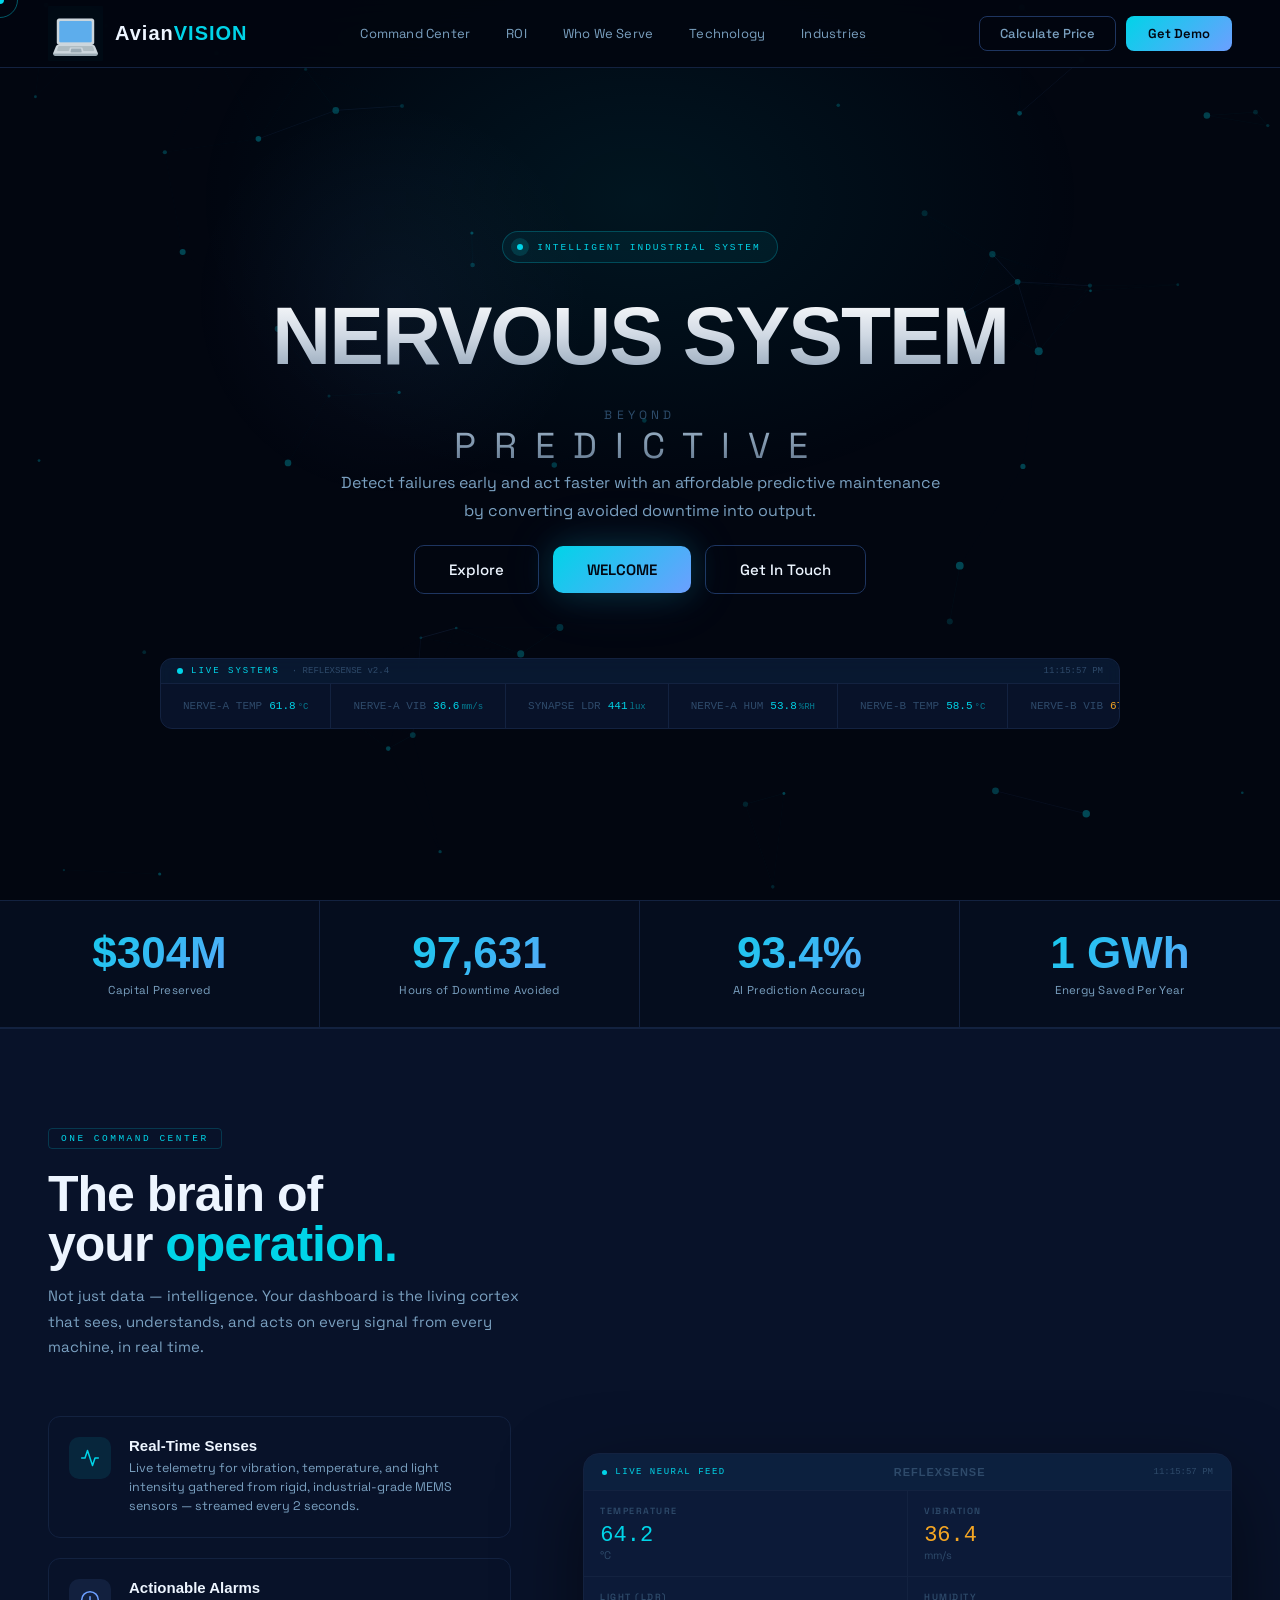
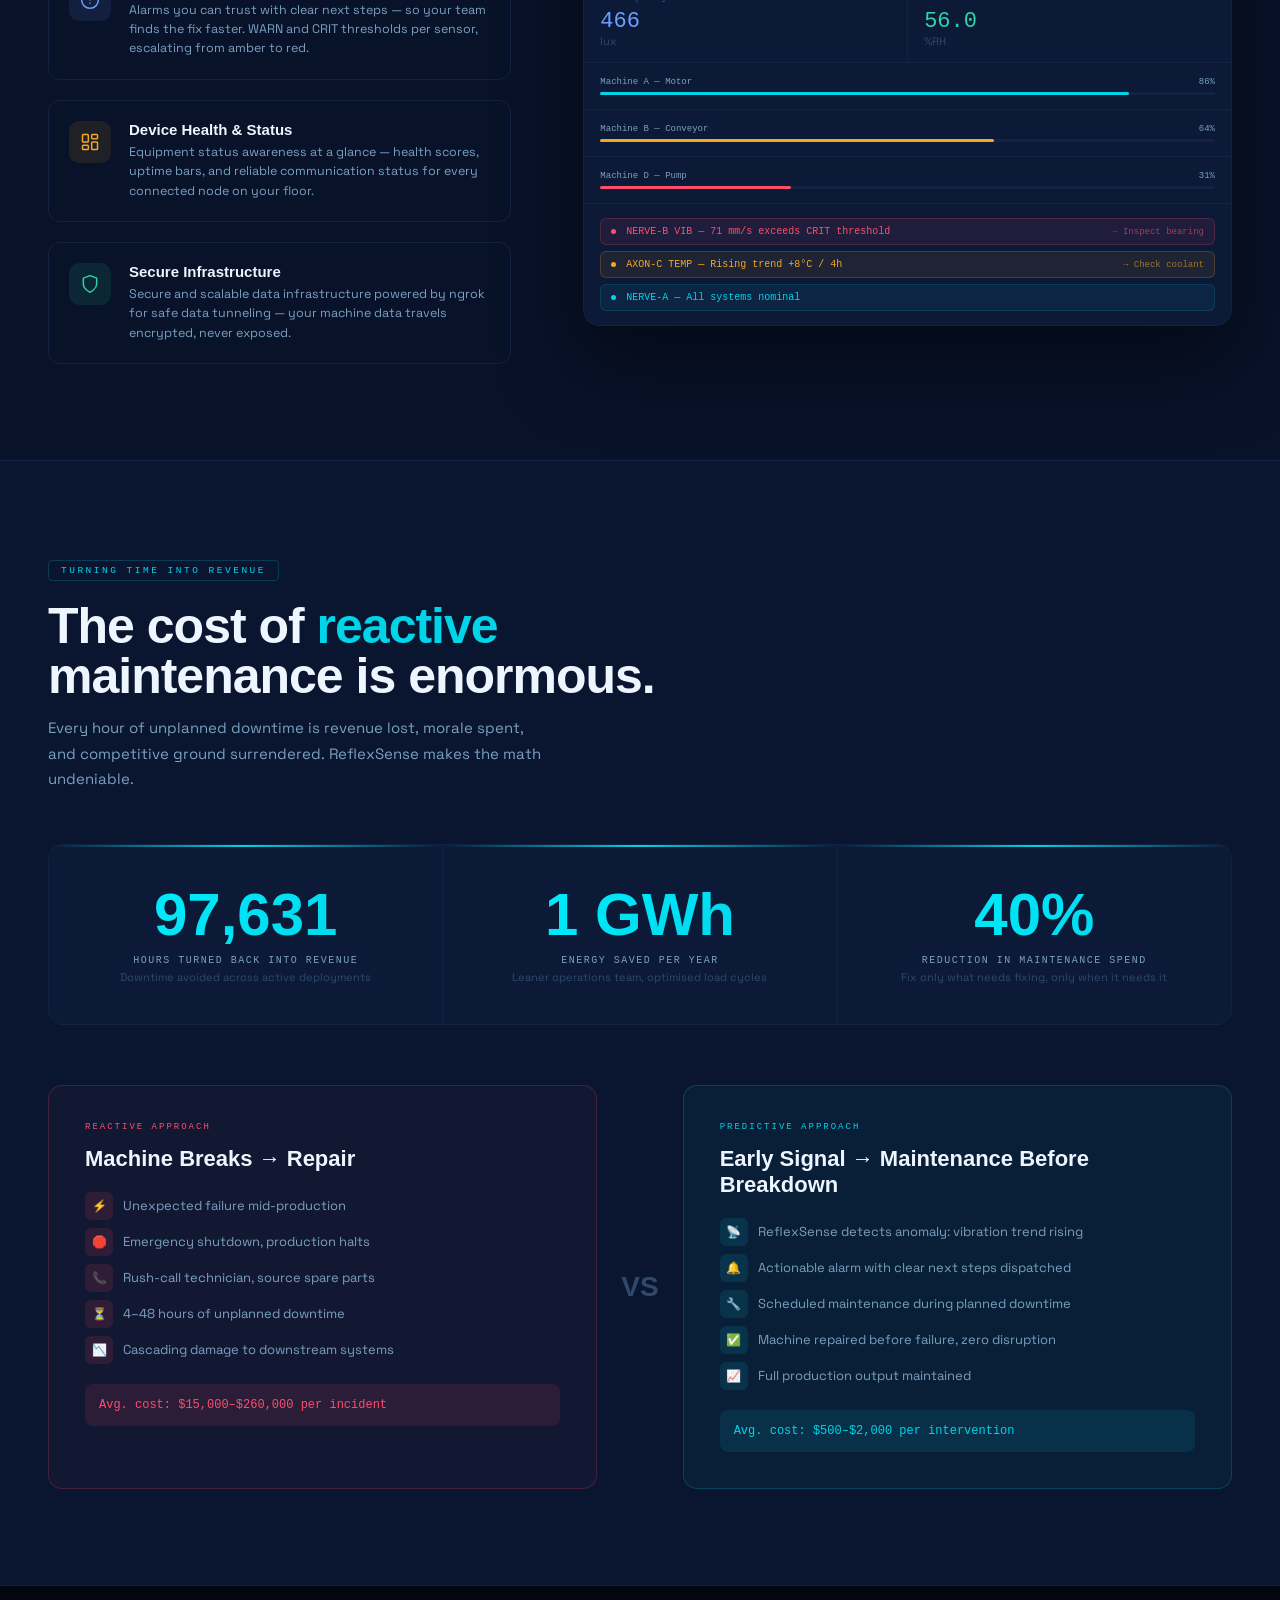
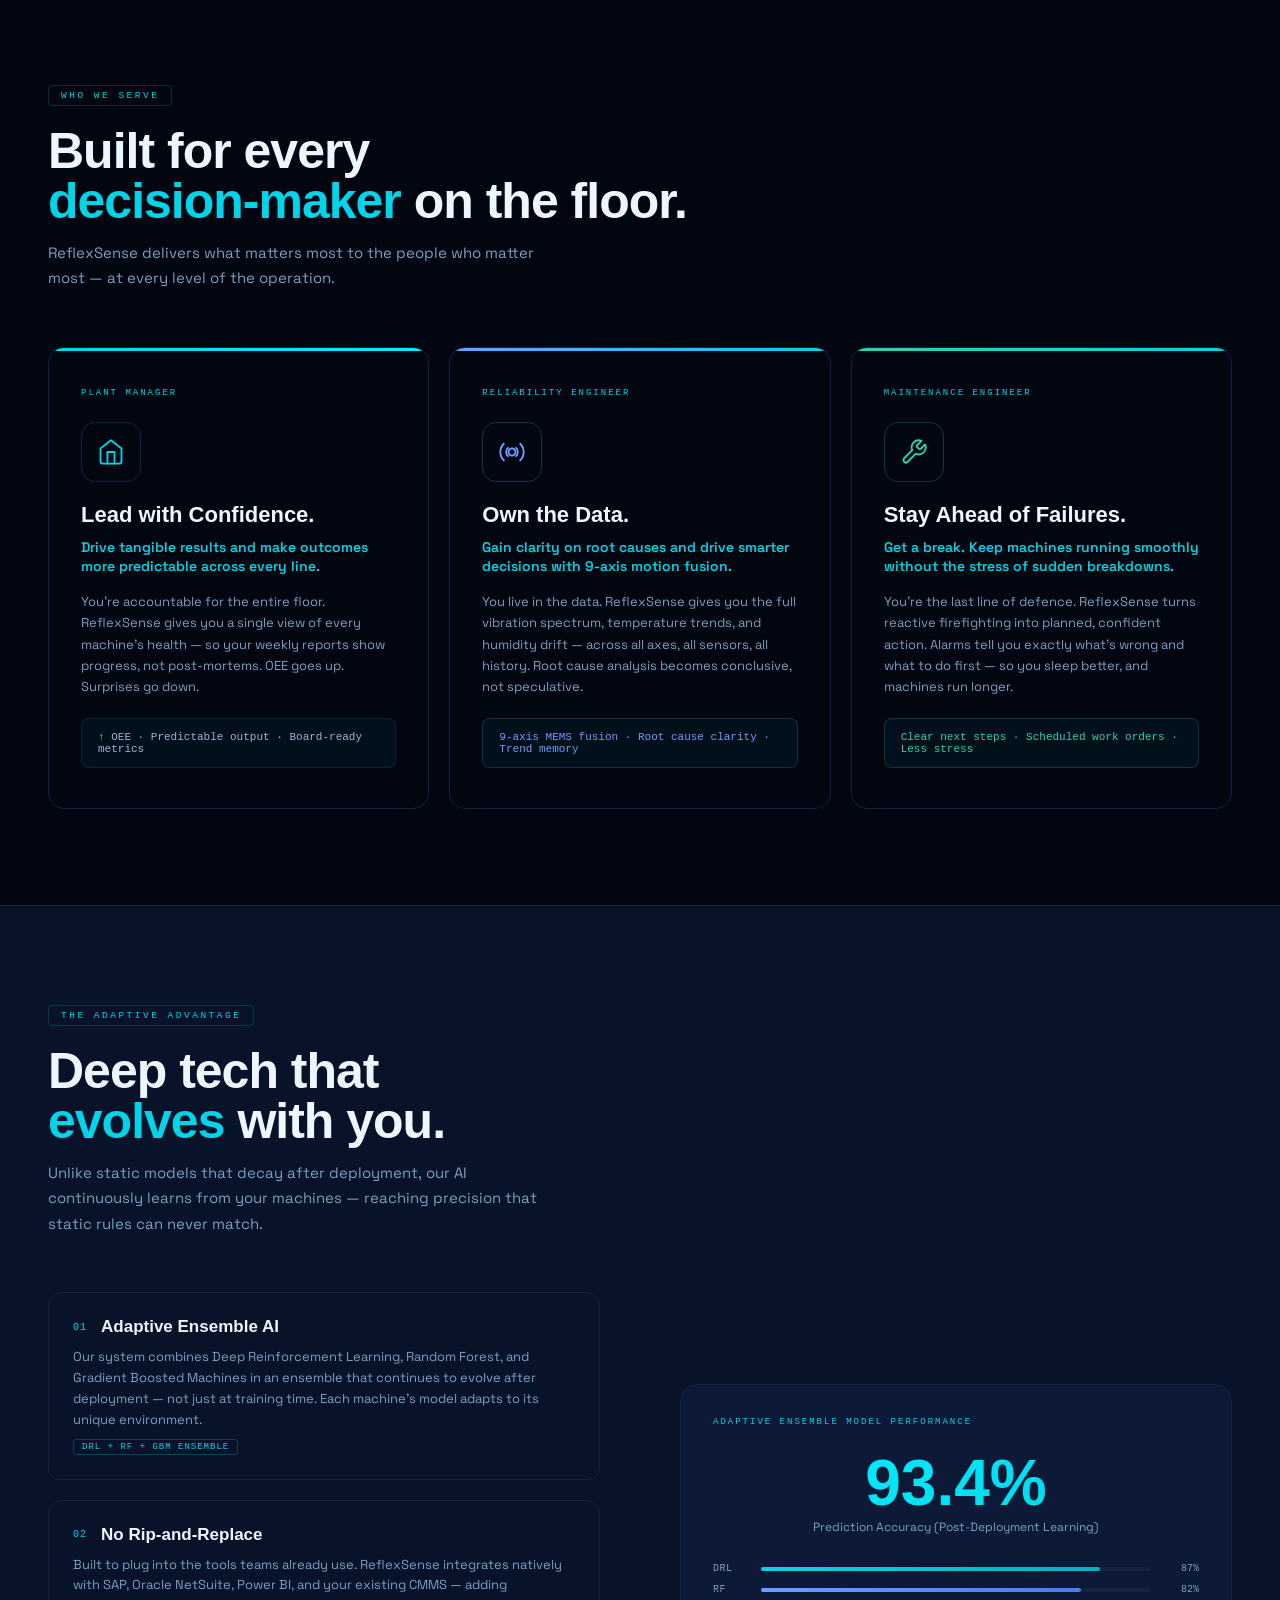
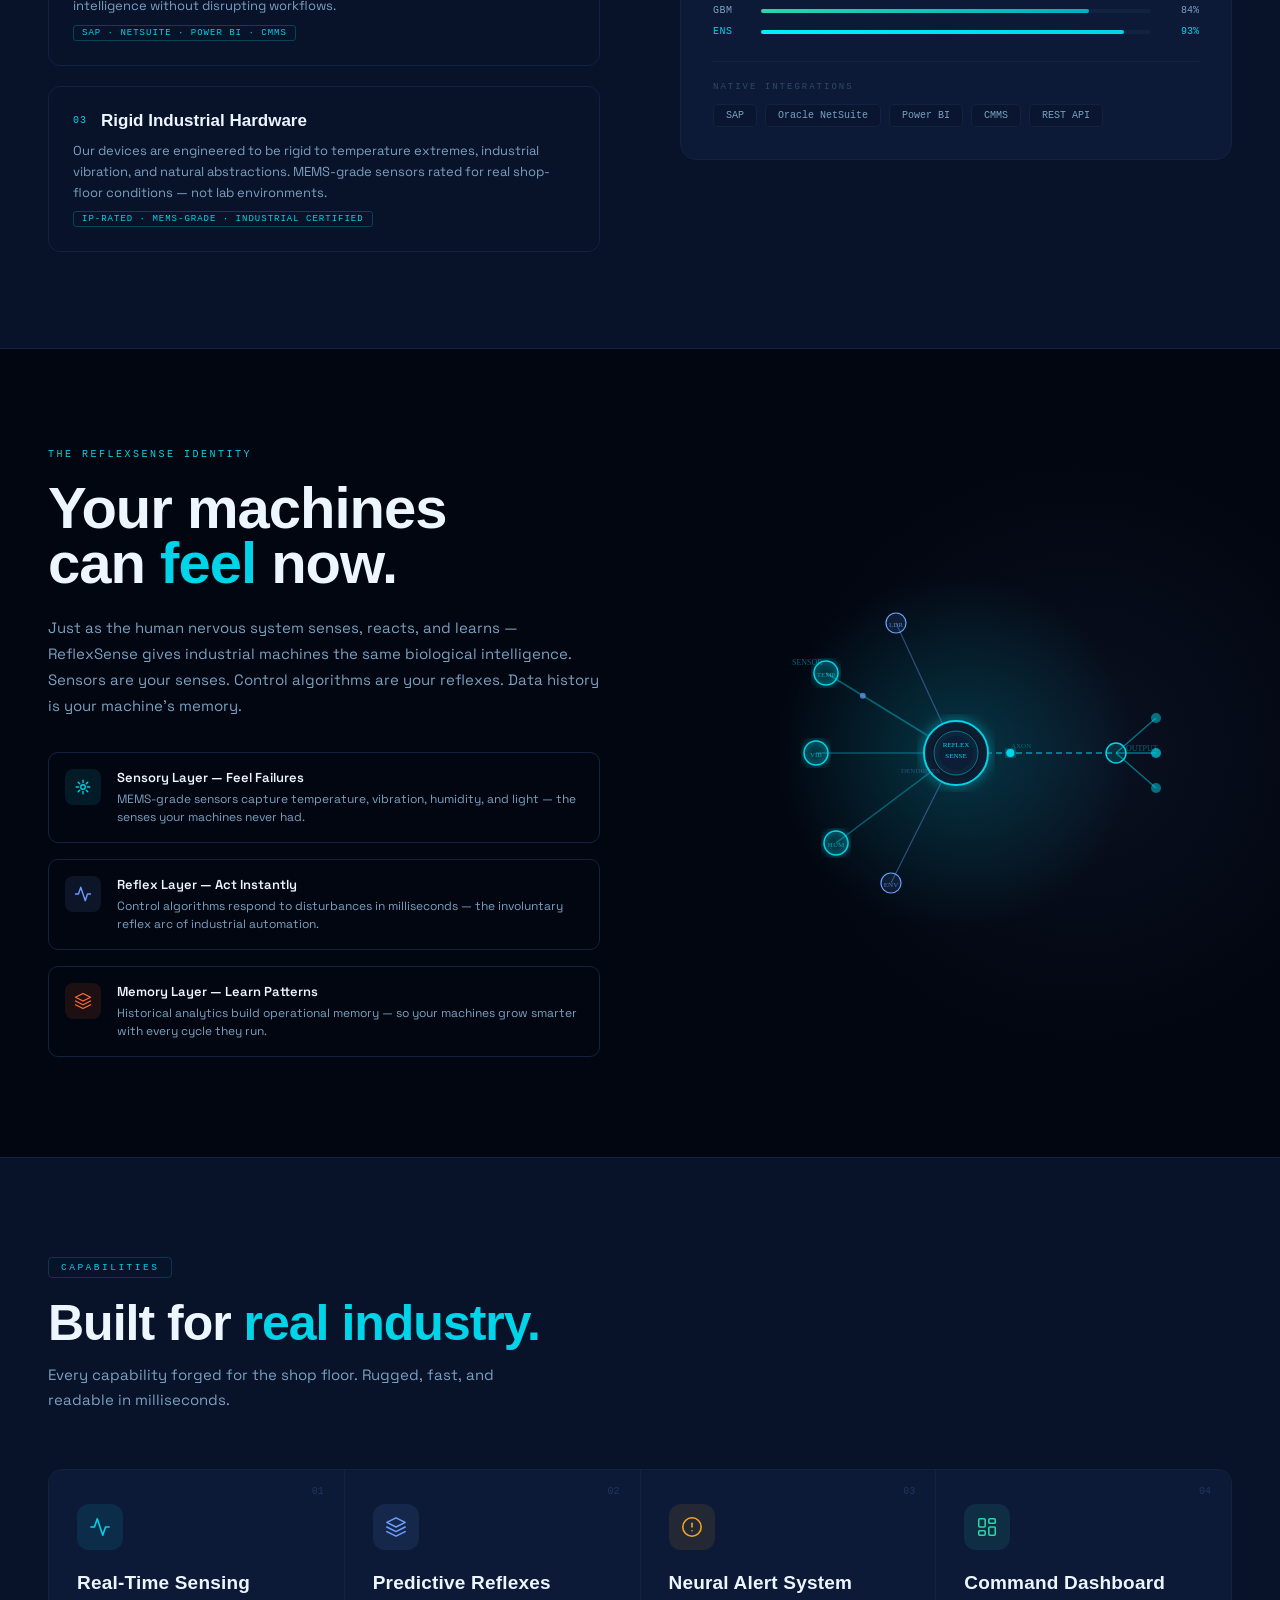
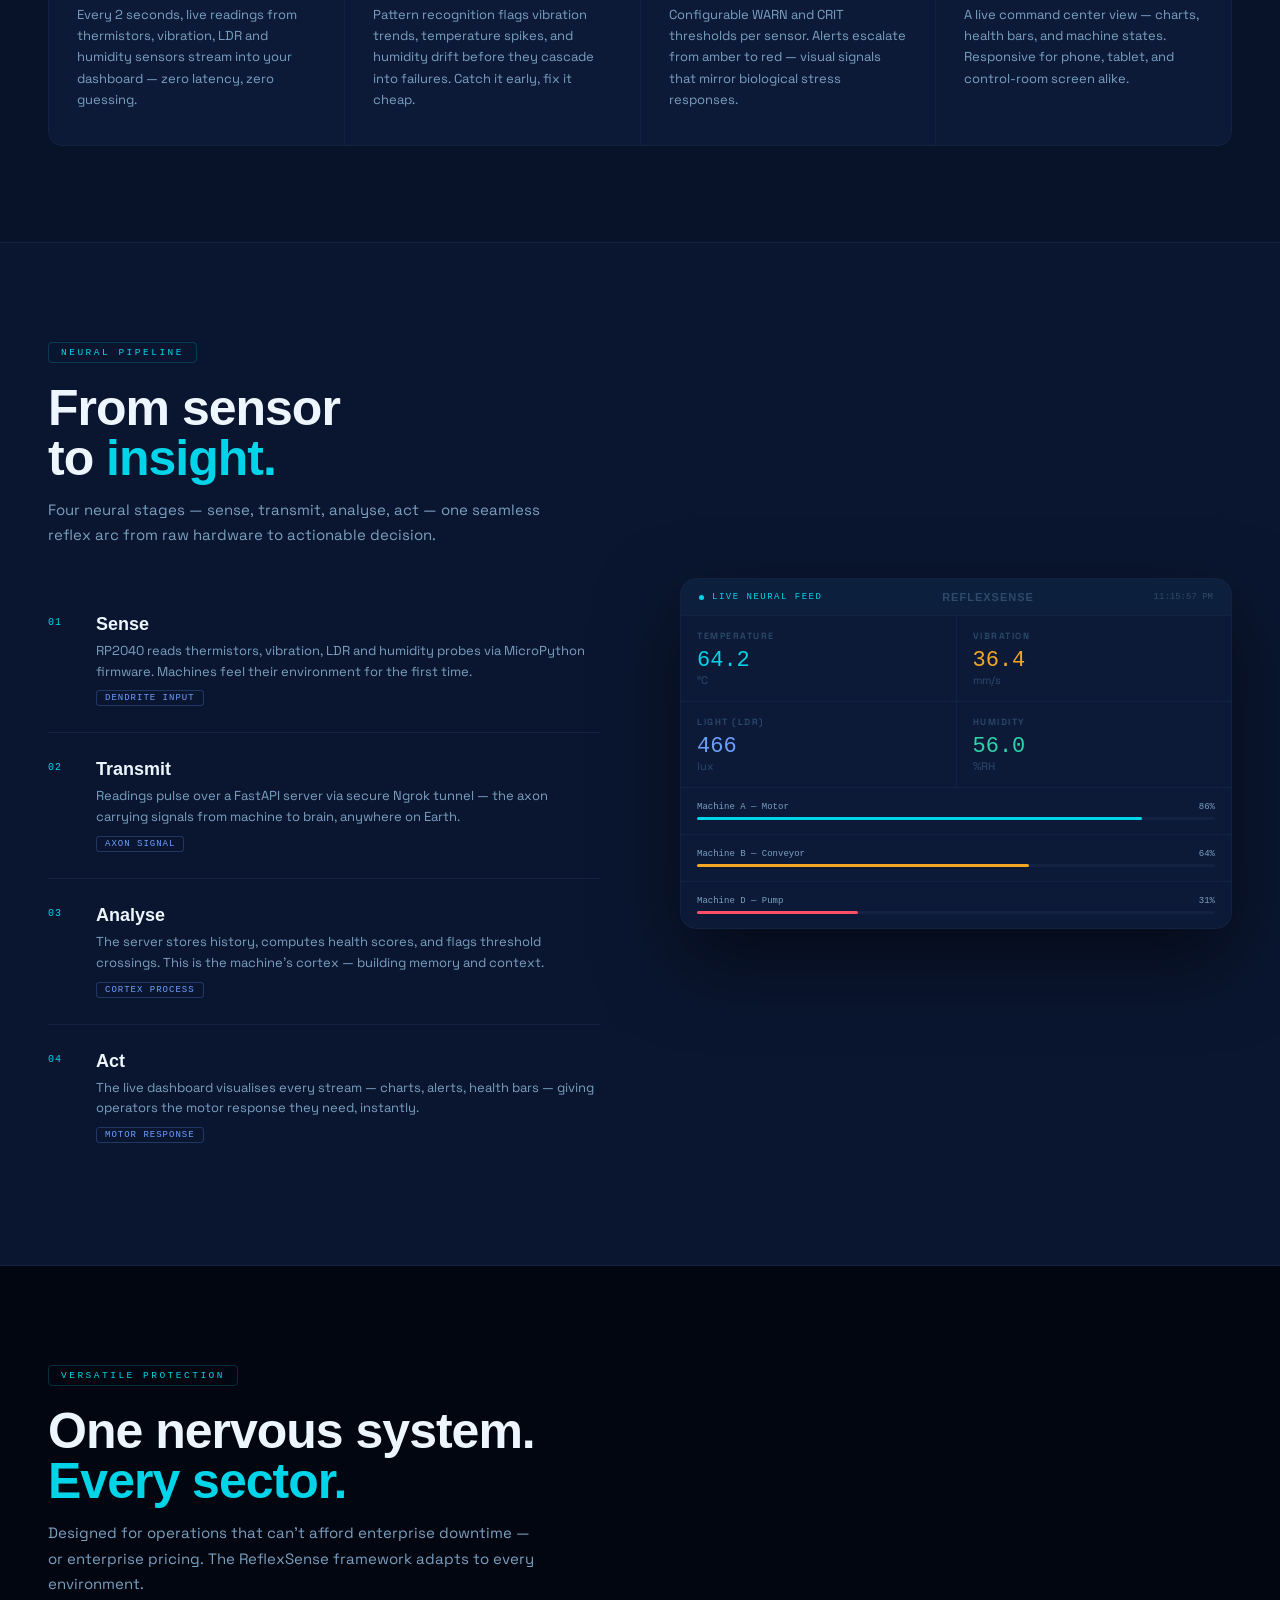
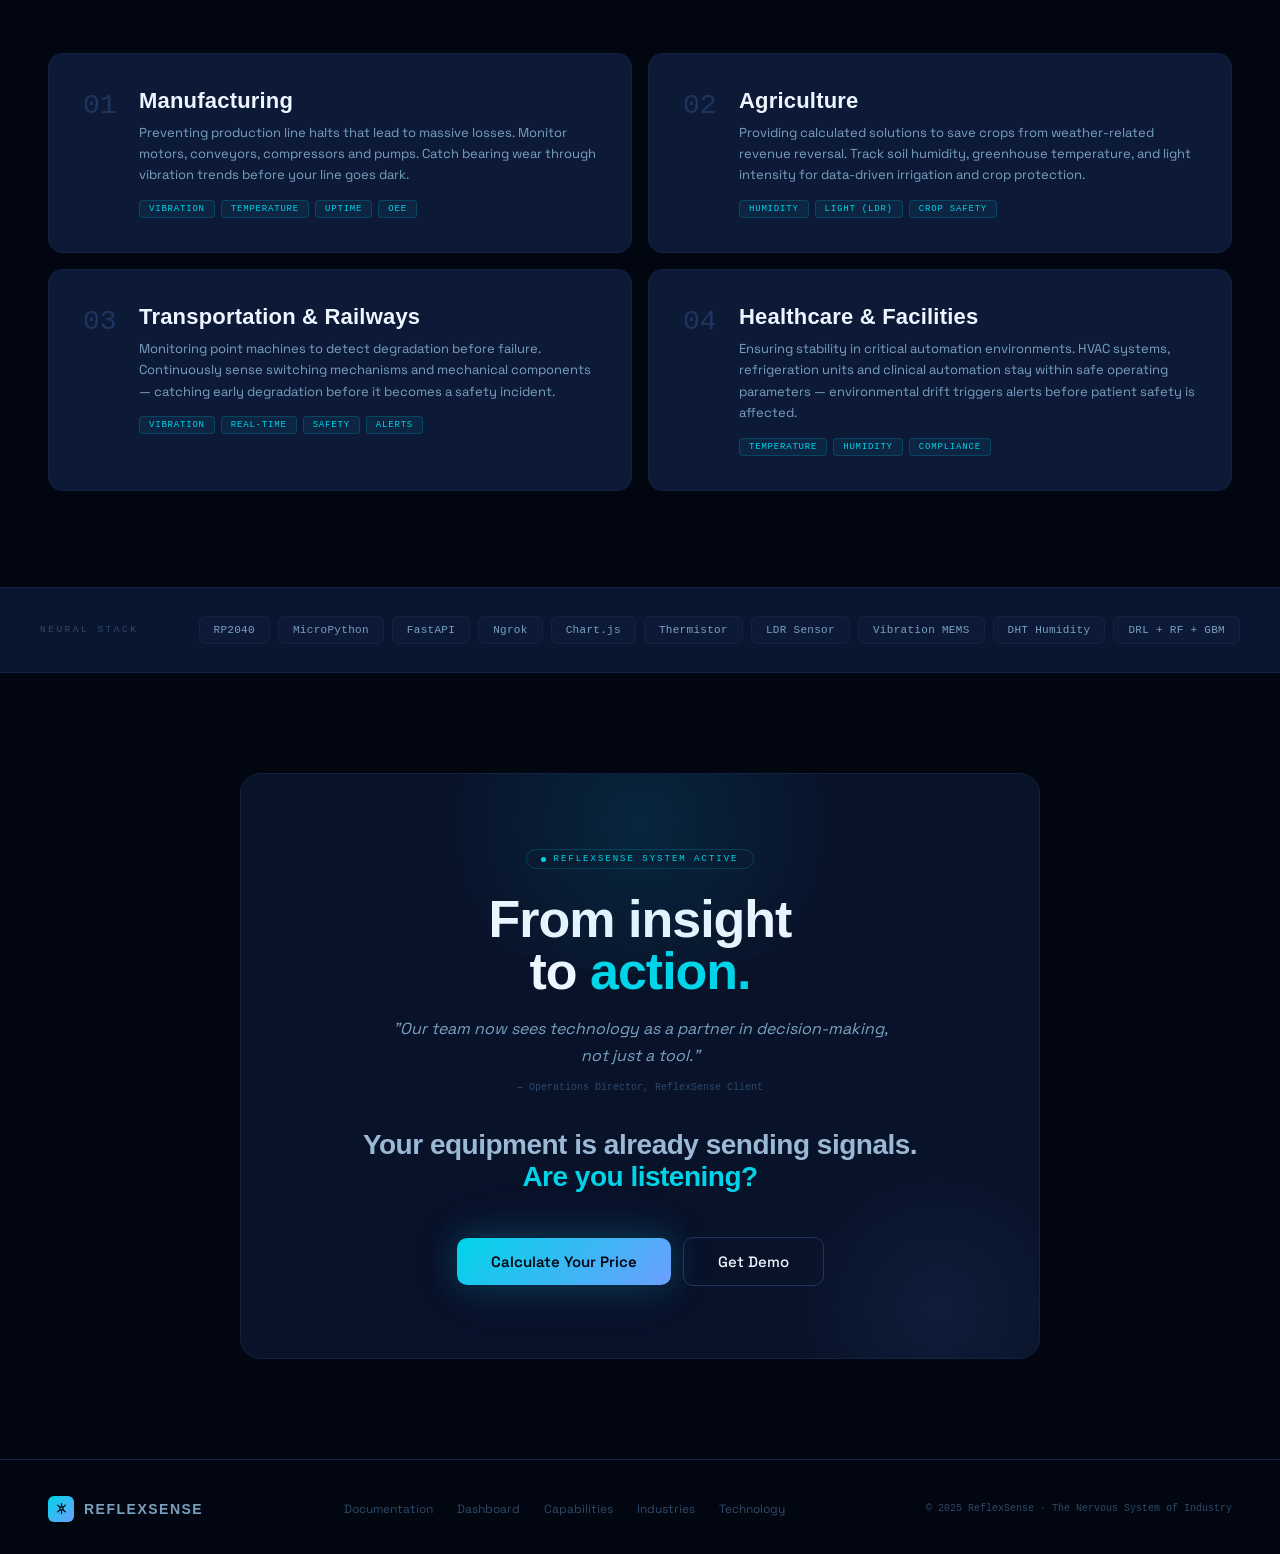
==== commit c87af7b5: "Rename 1.1.html to index.html" ====
--- a/index.html
+++ b/index.html
@@ -51,9 +51,35 @@
 /* ── NAV ── */
 nav{position:fixed;top:0;left:0;right:0;z-index:100;display:flex;align-items:center;justify-content:space-between;height:68px;padding:0 48px;background:rgba(2,6,16,.85);border-bottom:1px solid var(--border);backdrop-filter:blur(20px);}
 .nav-brand{display:flex;align-items:center;gap:12px;text-decoration:none;}
-.nav-logo-mark{width:38px;height:38px;border-radius:10px;background:linear-gradient(135deg, var(--neural), var(--pulse));display:flex;align-items:center;justify-content:center;position:relative;overflow:hidden;flex-shrink:0;}
-.nav-logo-mark::before{content:'';position:absolute;inset:0;background:radial-gradient(circle at 30% 30%, rgba(255,255,255,.2), transparent 60%);}
-.nav-logo-mark svg{width:20px;height:20px;fill:none;stroke:rgba(2,6,16,.9);stroke-width:2;stroke-linecap:round;stroke-linejoin:round;}
+.nav-logo-mark{
+    width: 55px;
+    height: 55px;
+
+    border-radius: 1px;
+
+    background: transparent;   /* cleaner for your current style */
+
+    display: flex;
+    align-items: center;
+    justify-content: center;
+
+    position: relative;
+    overflow: hidden;
+}
+.nav-logo-mark img{
+    width: 30x;          /* controls logo size */
+    height: 45px;
+
+    object-fit: contain;
+    object-position: center;
+
+    display: block;
+}
+.nav-logo-mark img{
+    filter: drop-shadow(
+        0 0 50px rgba(0, 212, 232, 0.35)
+    );
+}
 .nav-logotype{font-family:var(--fd);font-size:20px;font-weight:800;letter-spacing:1px;color:var(--t1);}
 .nav-logotype span{color:var(--neural);}
 .nav-links{display:flex;align-items:center;gap:36px;}
@@ -446,15 +472,7 @@
 <nav id="nav">
   <a class="nav-brand" href="#">
     <div class="nav-logo-mark">
-      <svg viewBox="0 0 24 24">
-        <circle cx="12" cy="12" r="3"/>
-        <line x1="12" y1="9" x2="12" y2="3"/>
-        <line x1="14.6" y1="9.7" x2="19" y2="6"/>
-        <line x1="14.6" y1="14.3" x2="19" y2="18"/>
-        <line x1="12" y1="15" x2="12" y2="21"/>
-        <line x1="9.4" y1="14.3" x2="5" y2="18"/>
-        <line x1="9.4" y1="9.7" x2="5" y2="6"/>
-      </svg>
+      <img src="logo.png" alt="AV Logo">
     </div>
     <span class="nav-logotype">Avian<span>VISION</span></span>
   </a>
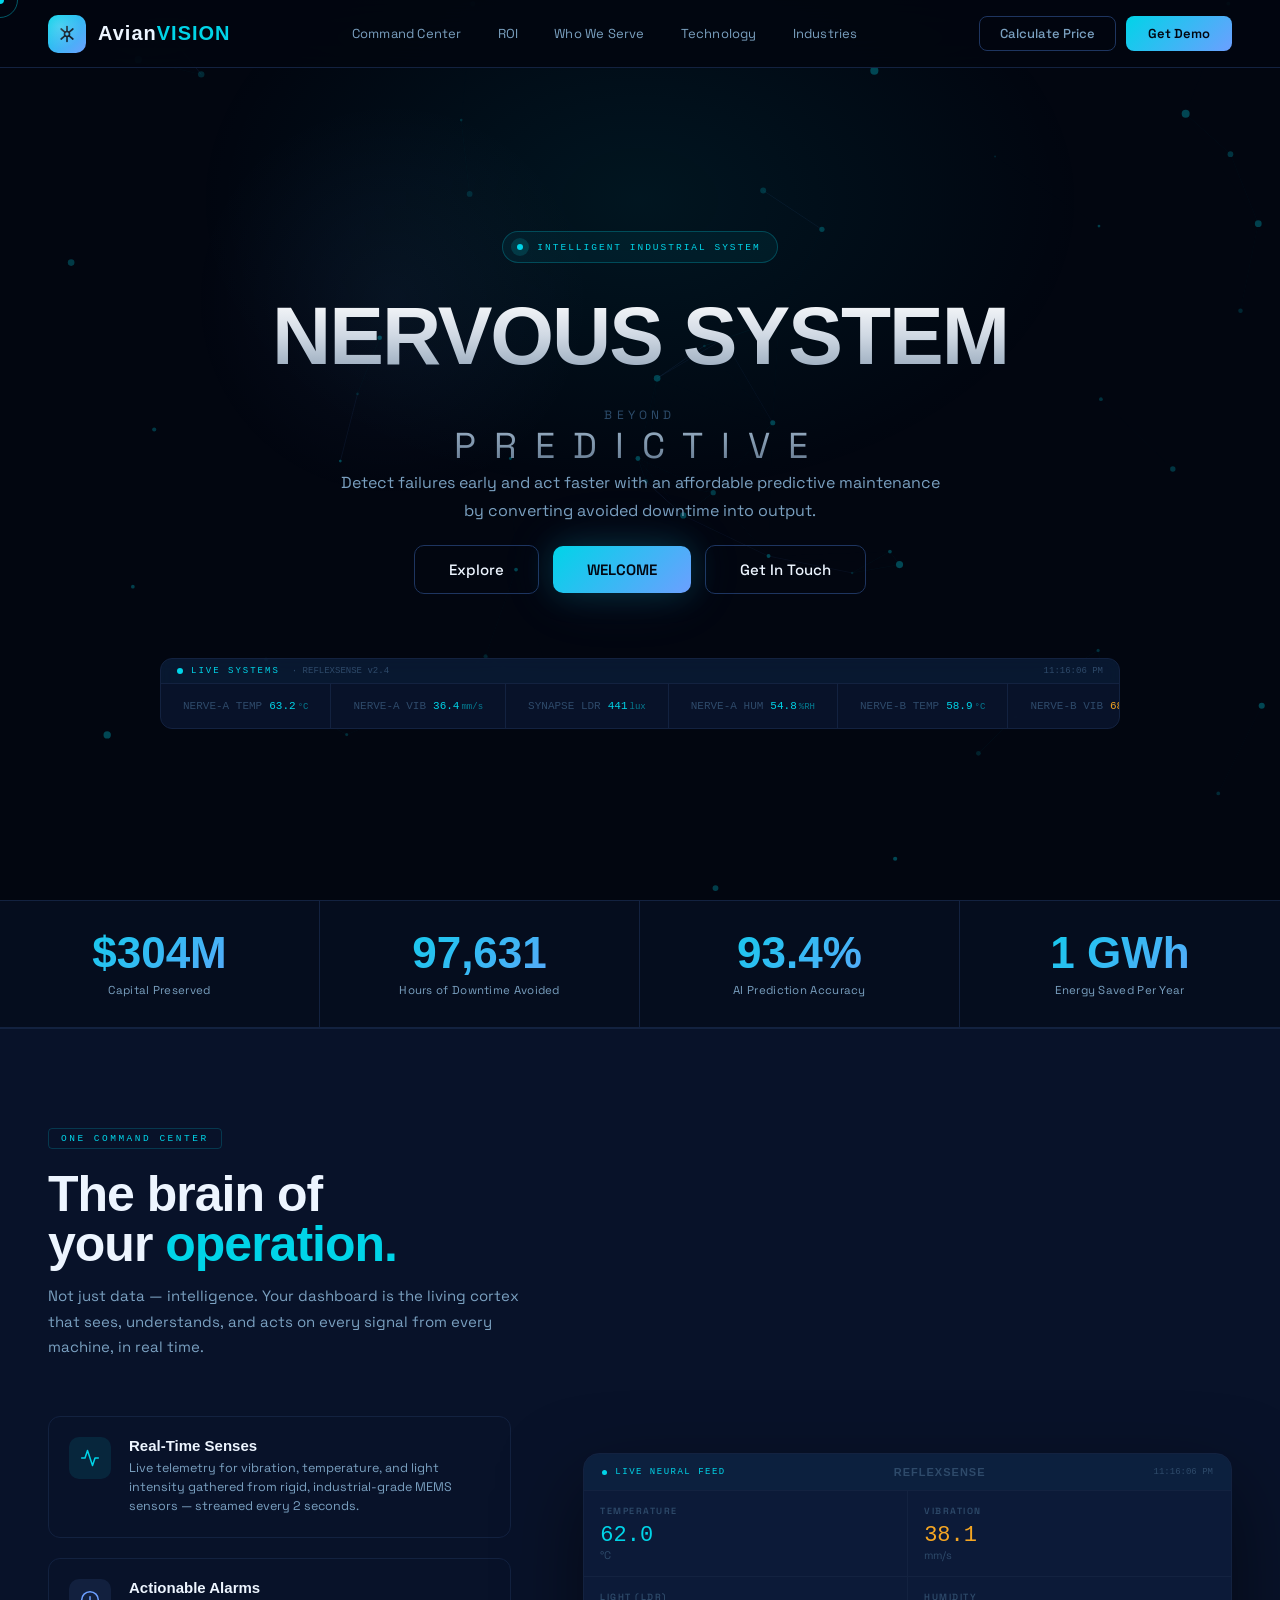
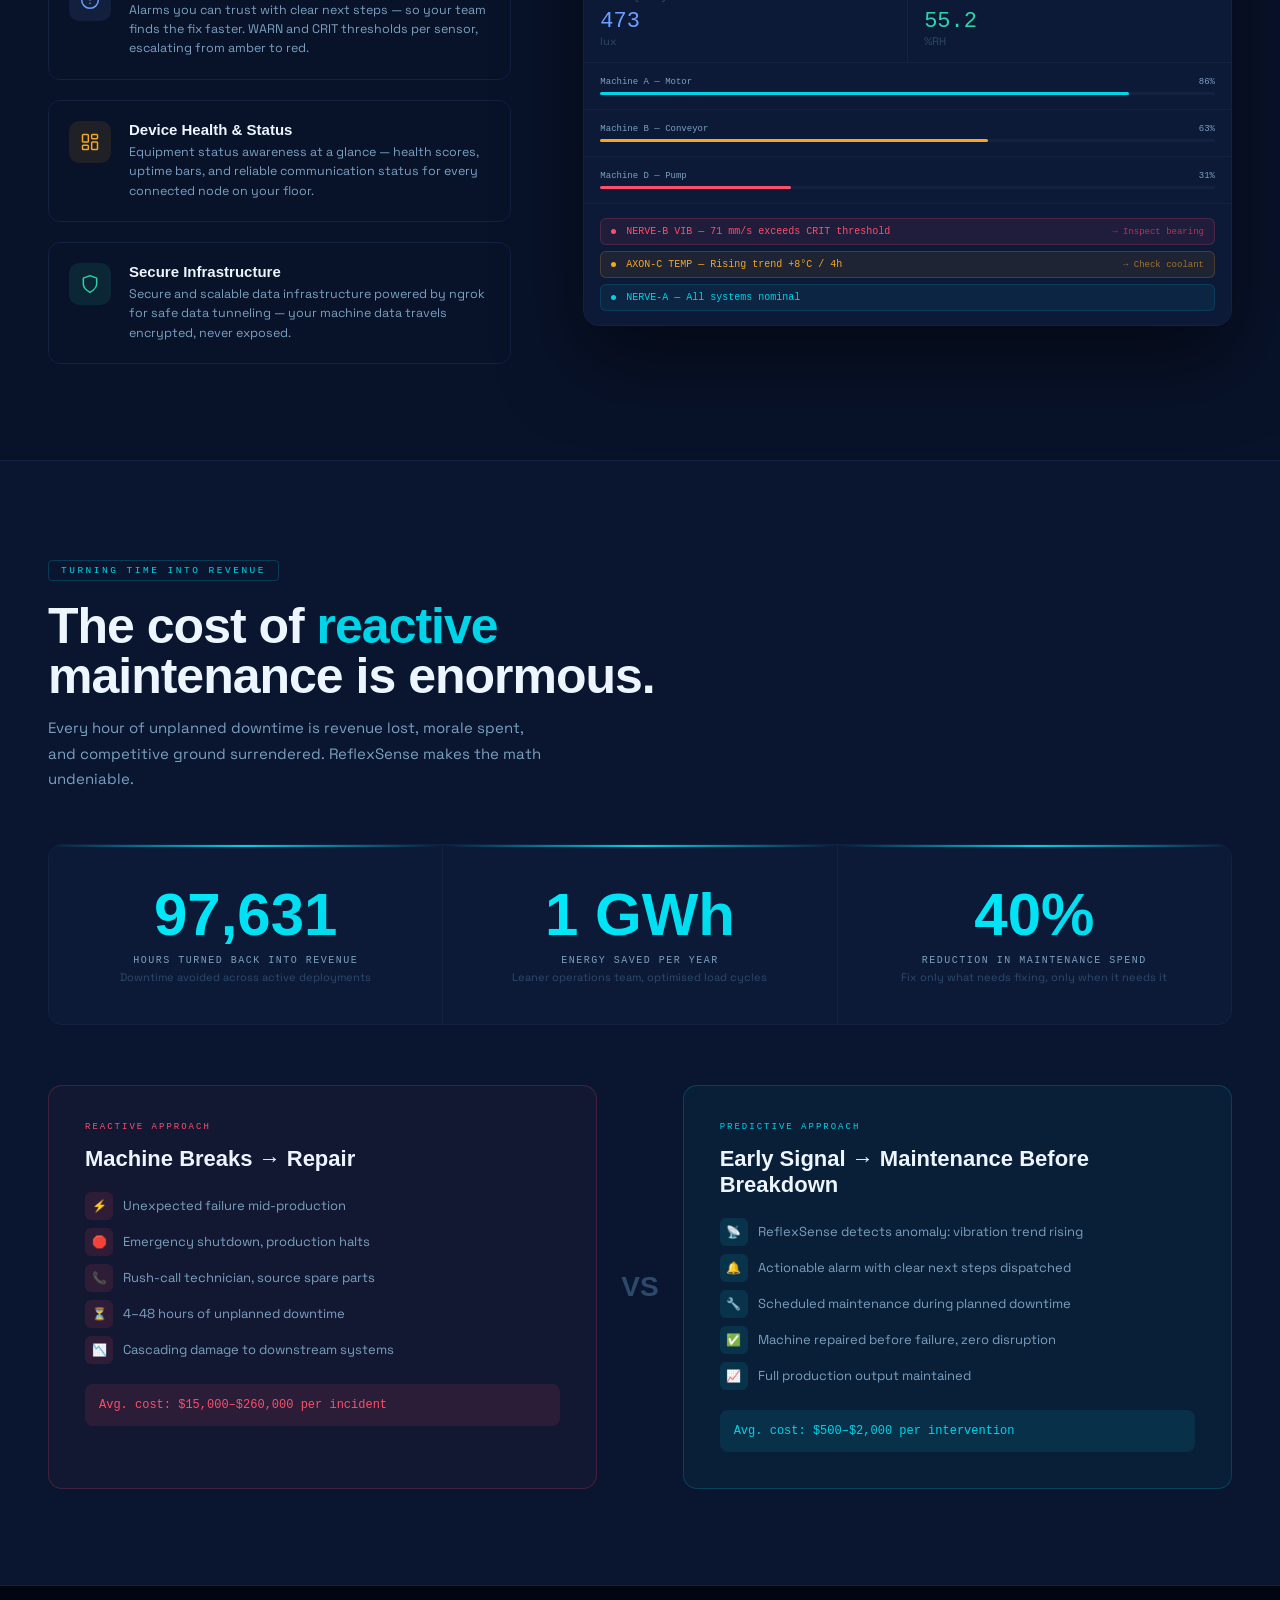
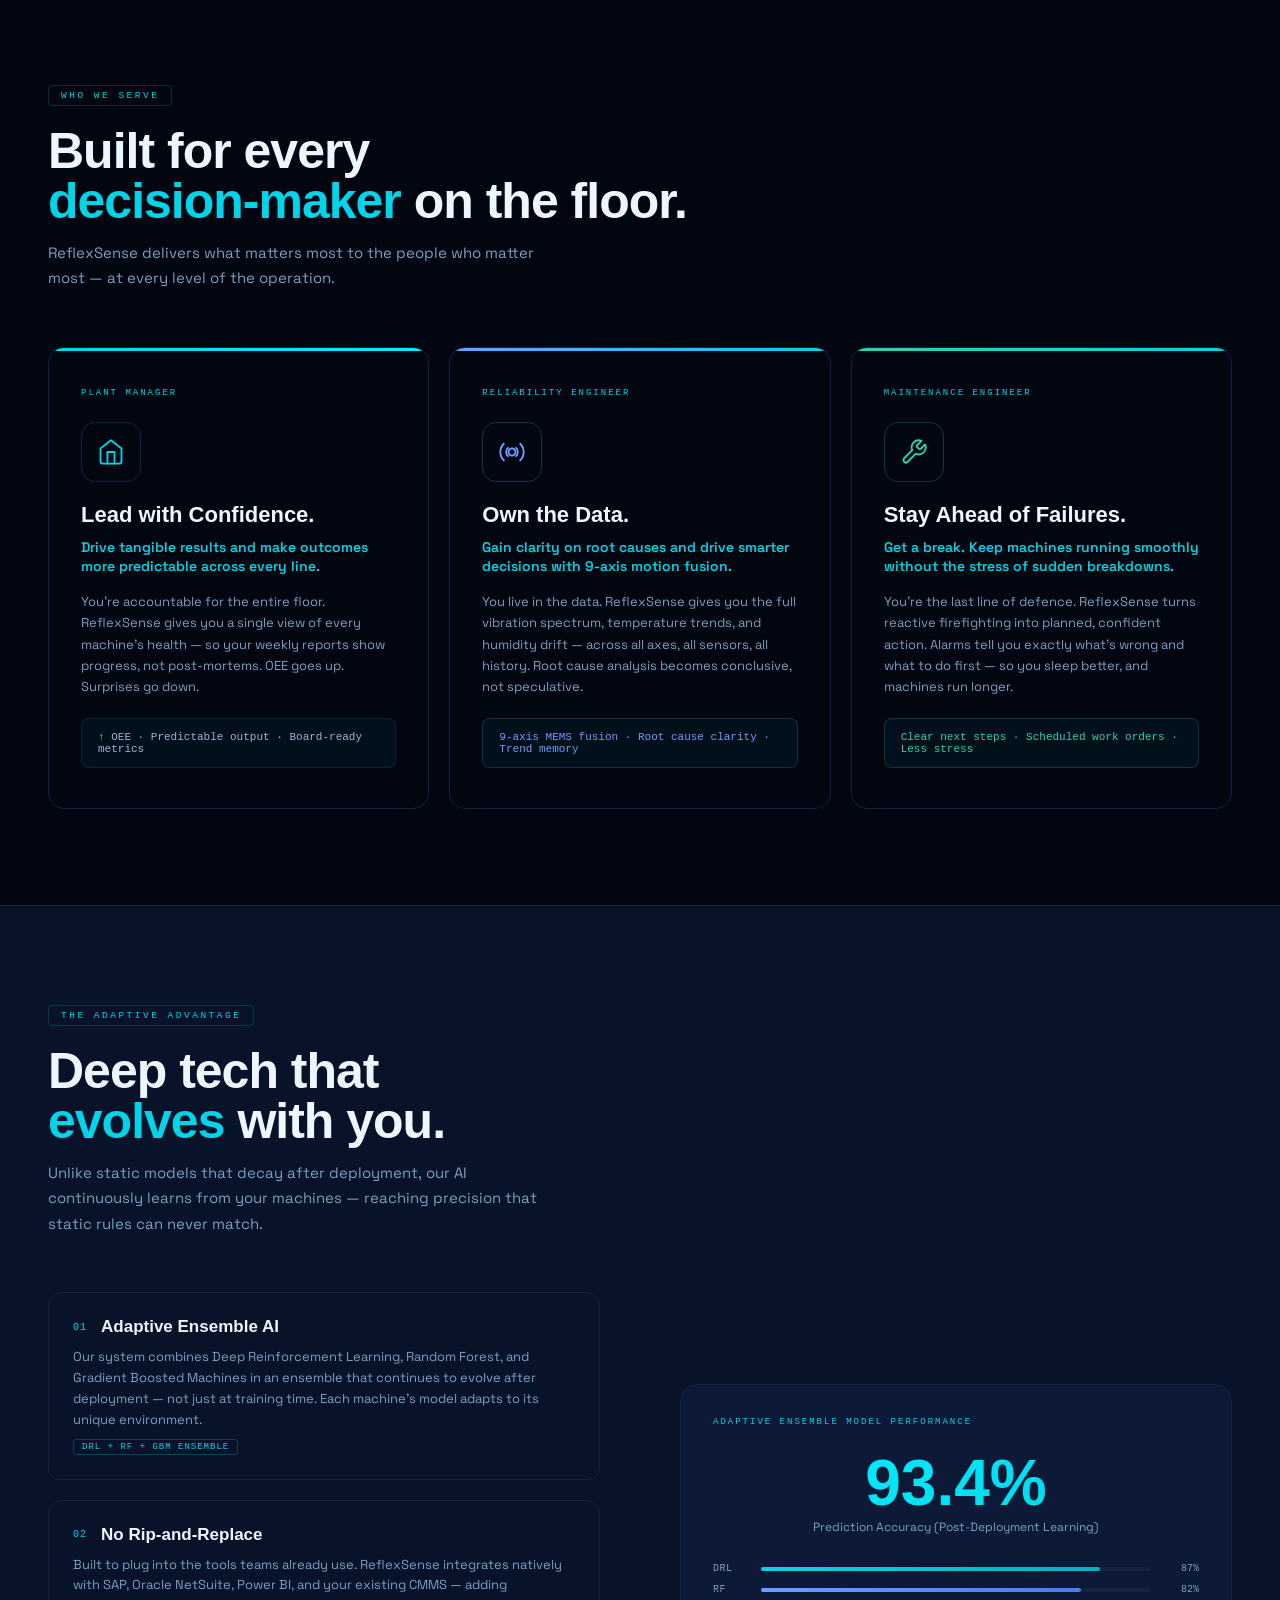
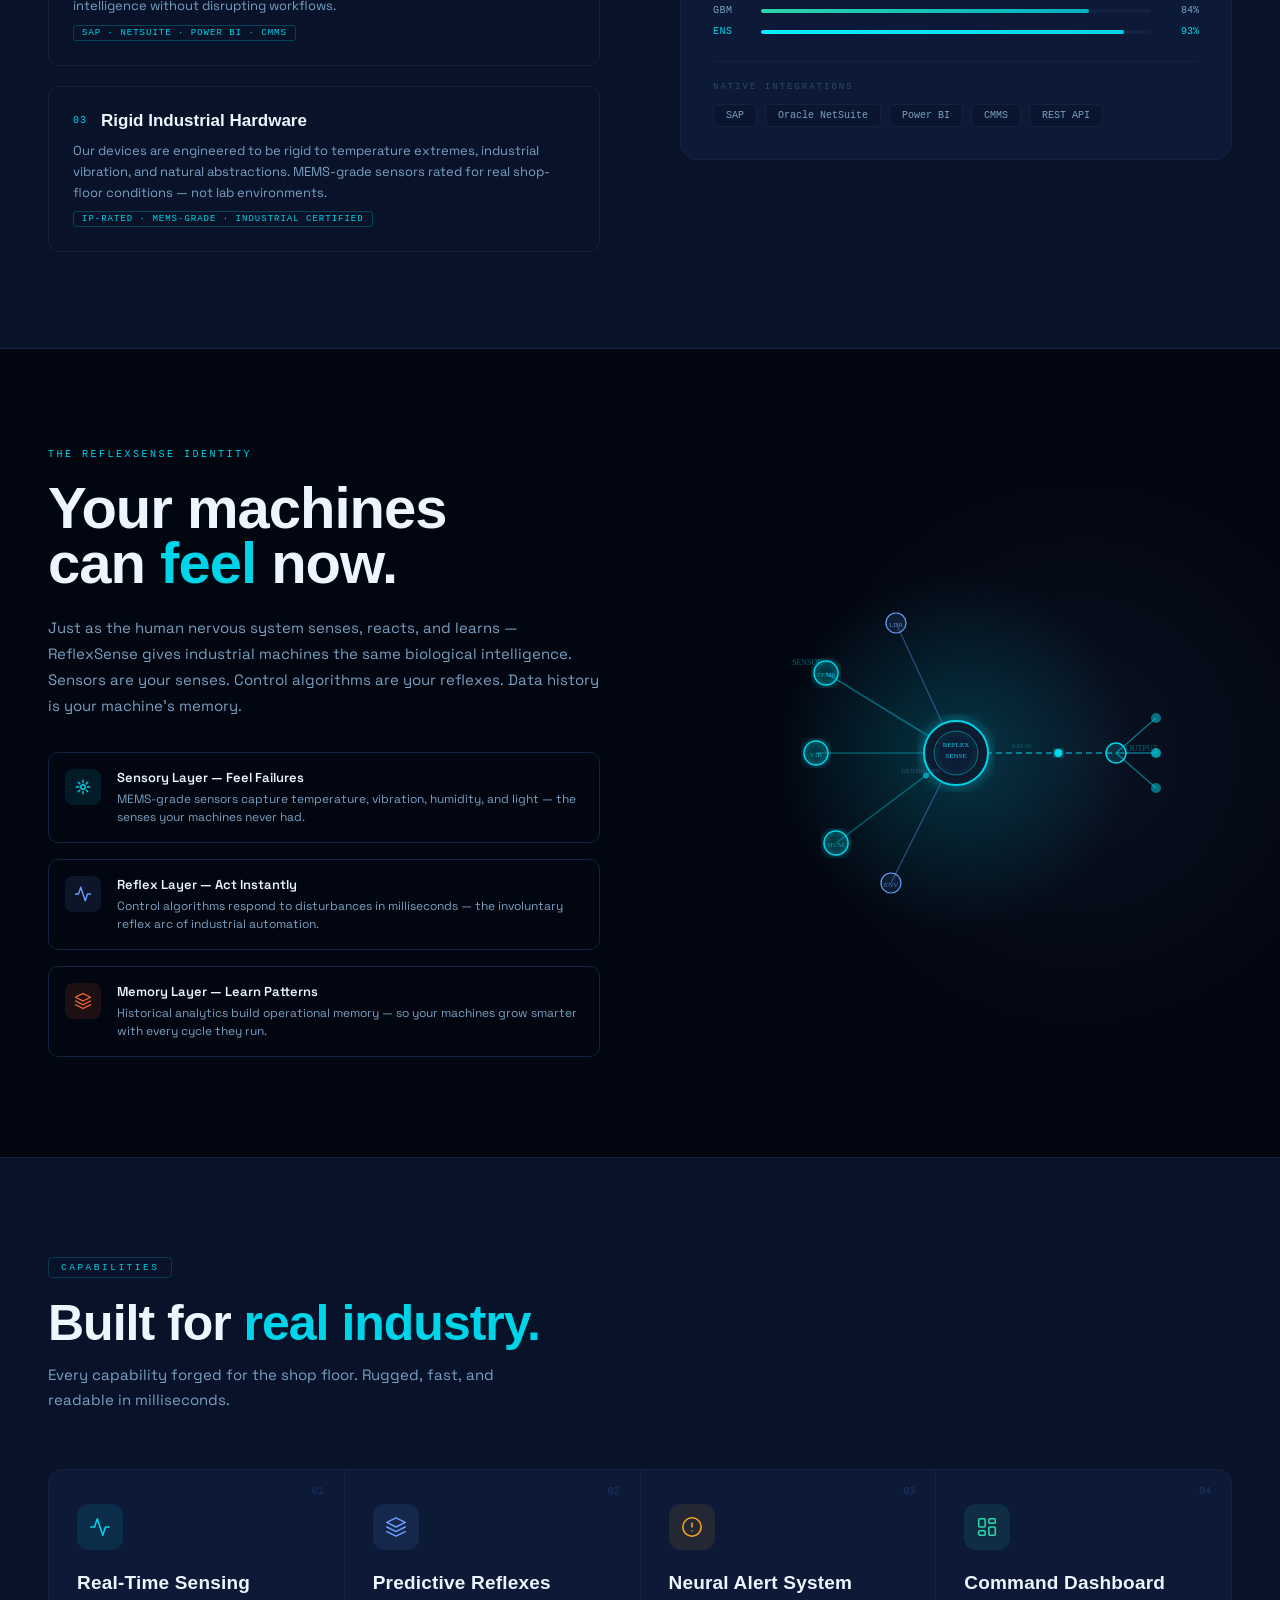
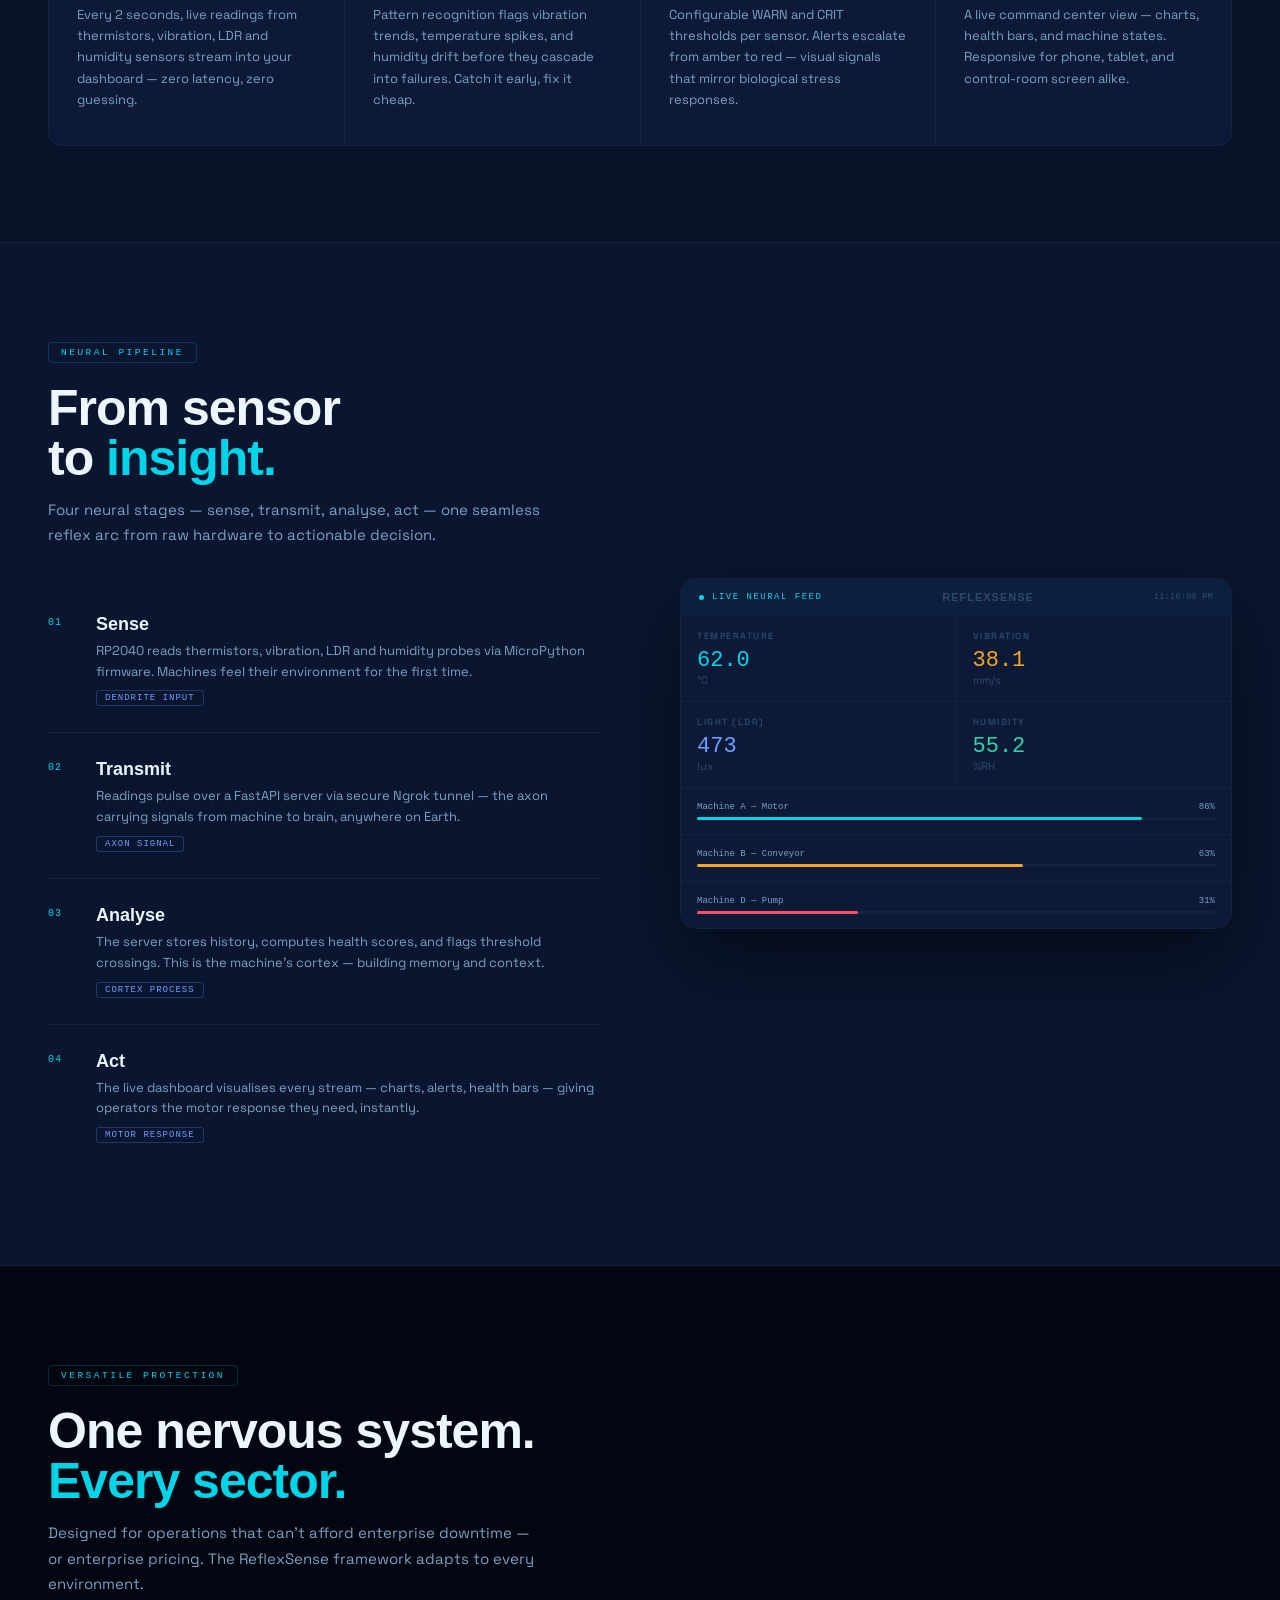
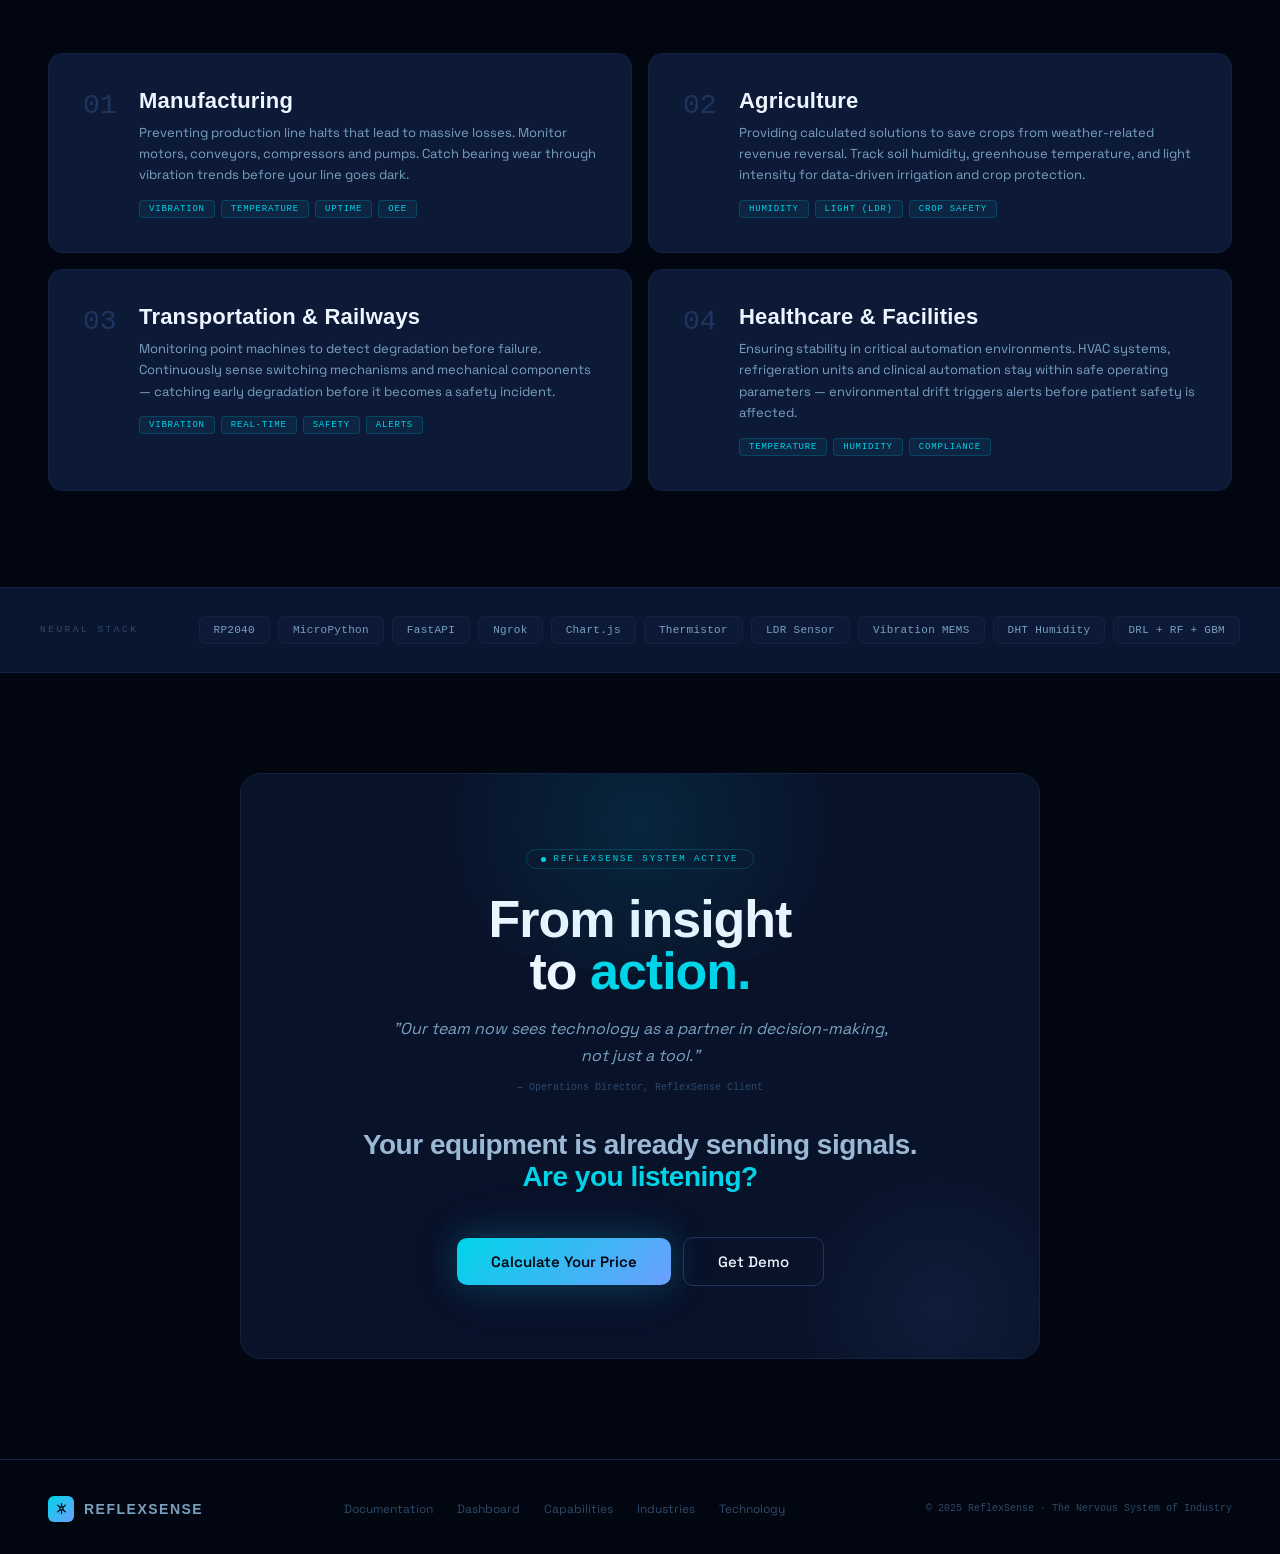
==== commit 6e19337a: "Rename indexp.html to index.html" ====
--- a/index.html
+++ b/index.html
@@ -51,35 +51,9 @@
 /* ── NAV ── */
 nav{position:fixed;top:0;left:0;right:0;z-index:100;display:flex;align-items:center;justify-content:space-between;height:68px;padding:0 48px;background:rgba(2,6,16,.85);border-bottom:1px solid var(--border);backdrop-filter:blur(20px);}
 .nav-brand{display:flex;align-items:center;gap:12px;text-decoration:none;}
-.nav-logo-mark{
-    width: 55px;
-    height: 55px;
-
-    border-radius: 1px;
-
-    background: transparent;   /* cleaner for your current style */
-
-    display: flex;
-    align-items: center;
-    justify-content: center;
-
-    position: relative;
-    overflow: hidden;
-}
-.nav-logo-mark img{
-    width: 30x;          /* controls logo size */
-    height: 45px;
-
-    object-fit: contain;
-    object-position: center;
-
-    display: block;
-}
-.nav-logo-mark img{
-    filter: drop-shadow(
-        0 0 50px rgba(0, 212, 232, 0.35)
-    );
-}
+.nav-logo-mark{width:38px;height:38px;border-radius:10px;background:linear-gradient(135deg, var(--neural), var(--pulse));display:flex;align-items:center;justify-content:center;position:relative;overflow:hidden;flex-shrink:0;}
+.nav-logo-mark::before{content:'';position:absolute;inset:0;background:radial-gradient(circle at 30% 30%, rgba(255,255,255,.2), transparent 60%);}
+.nav-logo-mark svg{width:20px;height:20px;fill:none;stroke:rgba(2,6,16,.9);stroke-width:2;stroke-linecap:round;stroke-linejoin:round;}
 .nav-logotype{font-family:var(--fd);font-size:20px;font-weight:800;letter-spacing:1px;color:var(--t1);}
 .nav-logotype span{color:var(--neural);}
 .nav-links{display:flex;align-items:center;gap:36px;}
@@ -472,7 +446,15 @@
 <nav id="nav">
   <a class="nav-brand" href="#">
     <div class="nav-logo-mark">
-      <img src="logo.png" alt="AV Logo">
+      <svg viewBox="0 0 24 24">
+        <circle cx="12" cy="12" r="3"/>
+        <line x1="12" y1="9" x2="12" y2="3"/>
+        <line x1="14.6" y1="9.7" x2="19" y2="6"/>
+        <line x1="14.6" y1="14.3" x2="19" y2="18"/>
+        <line x1="12" y1="15" x2="12" y2="21"/>
+        <line x1="9.4" y1="14.3" x2="5" y2="18"/>
+        <line x1="9.4" y1="9.7" x2="5" y2="6"/>
+      </svg>
     </div>
     <span class="nav-logotype">Avian<span>VISION</span></span>
   </a>
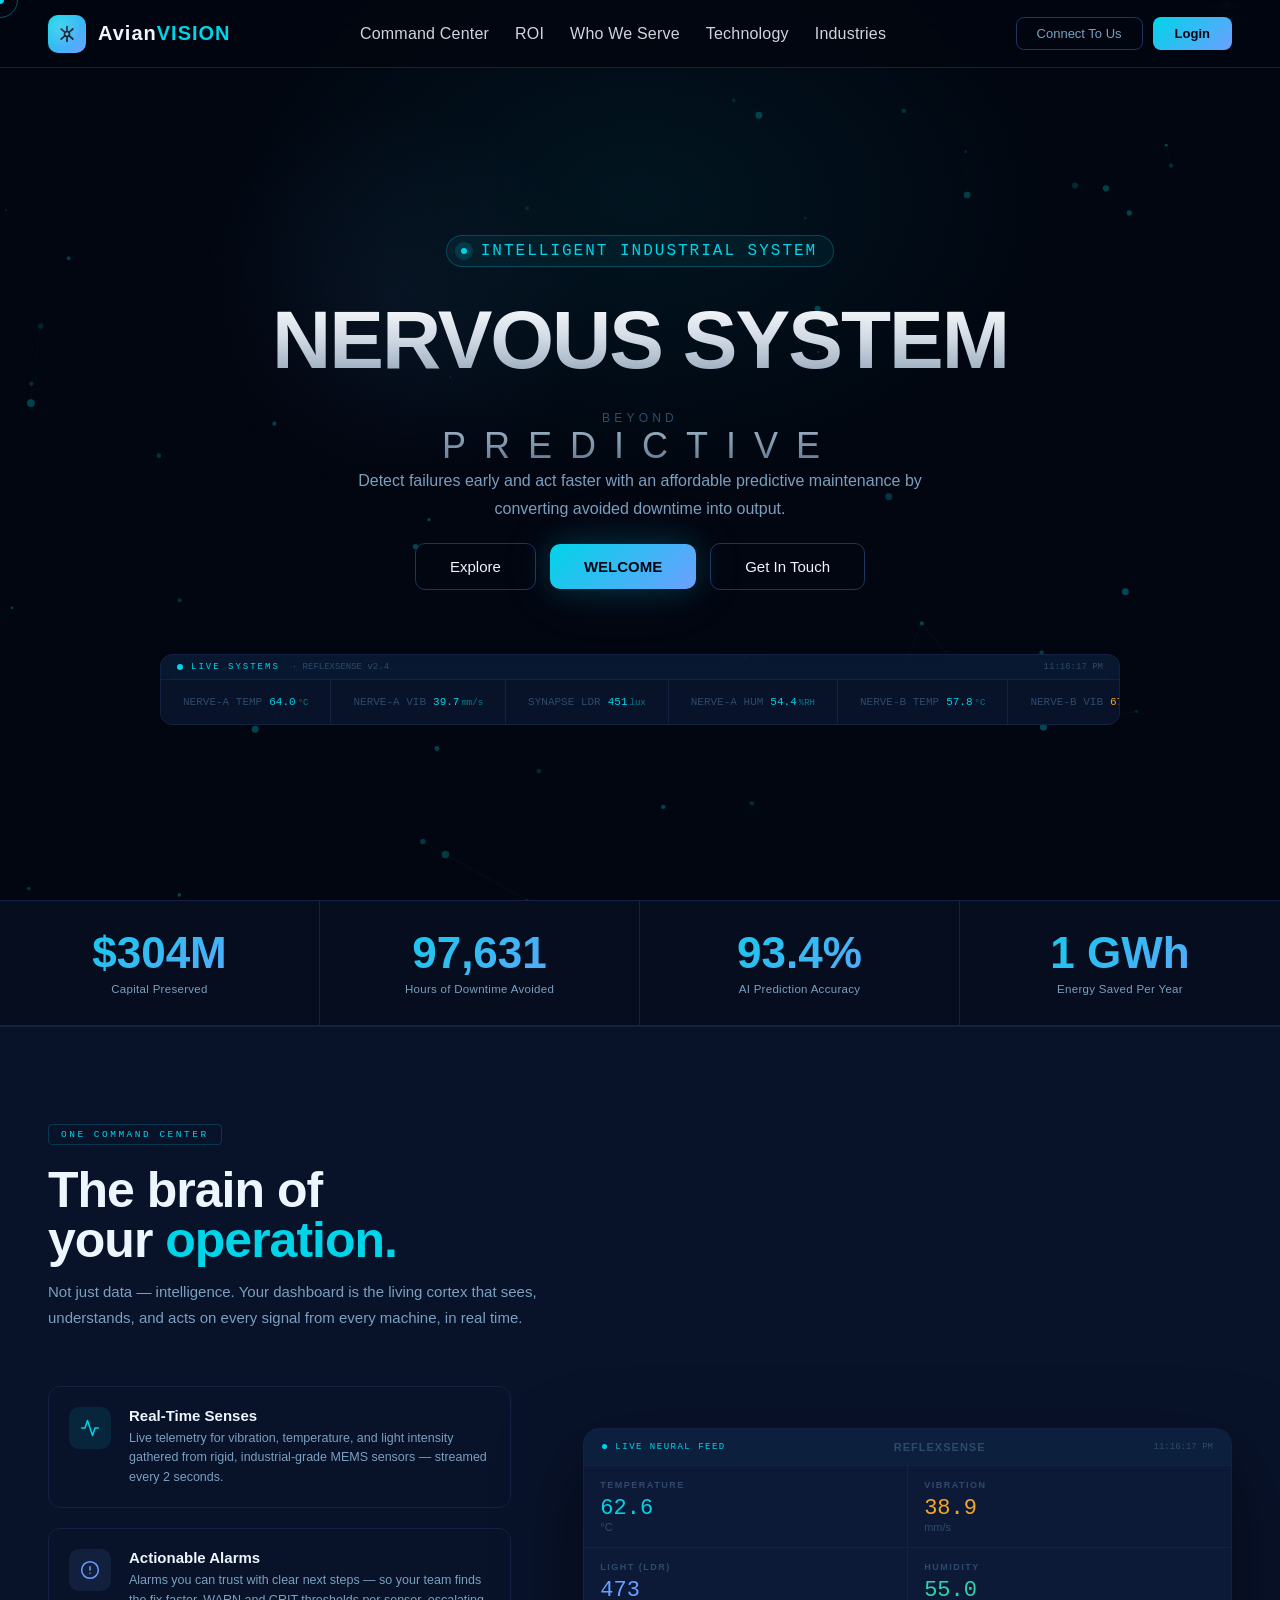
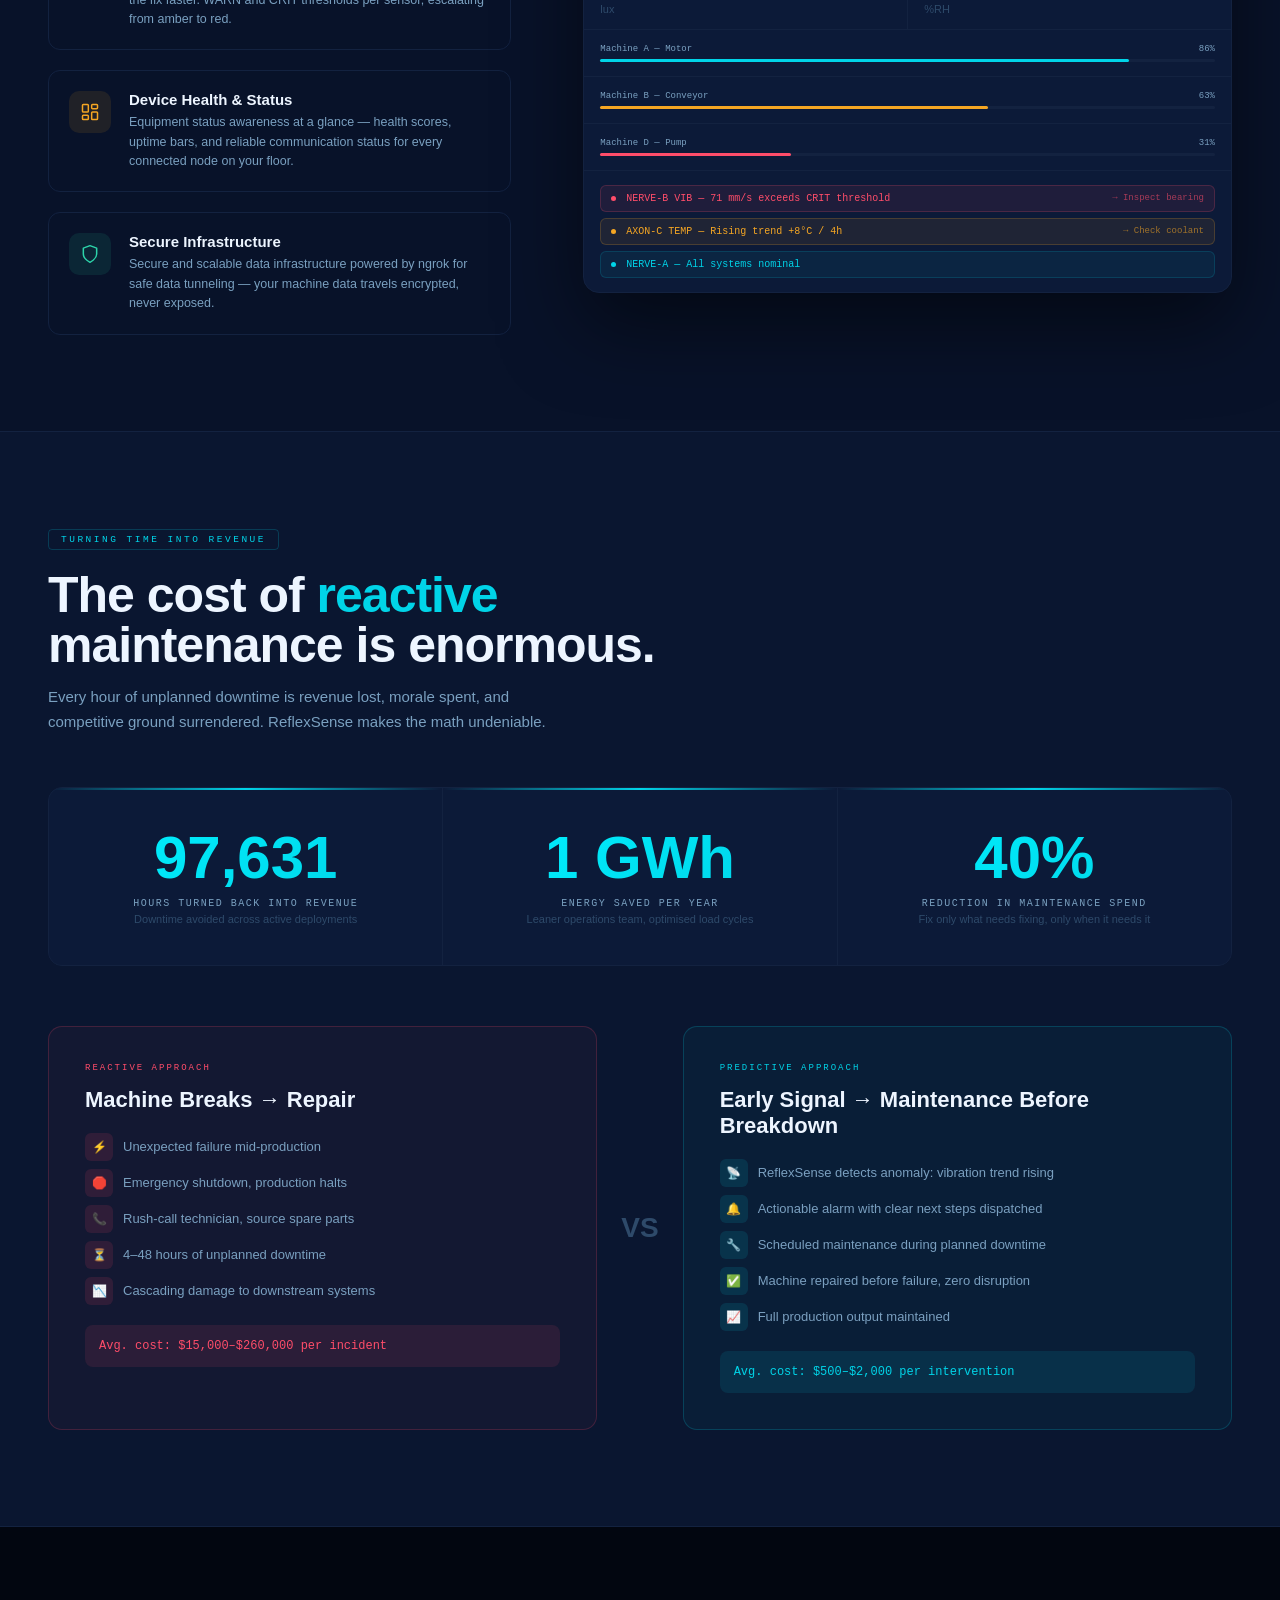
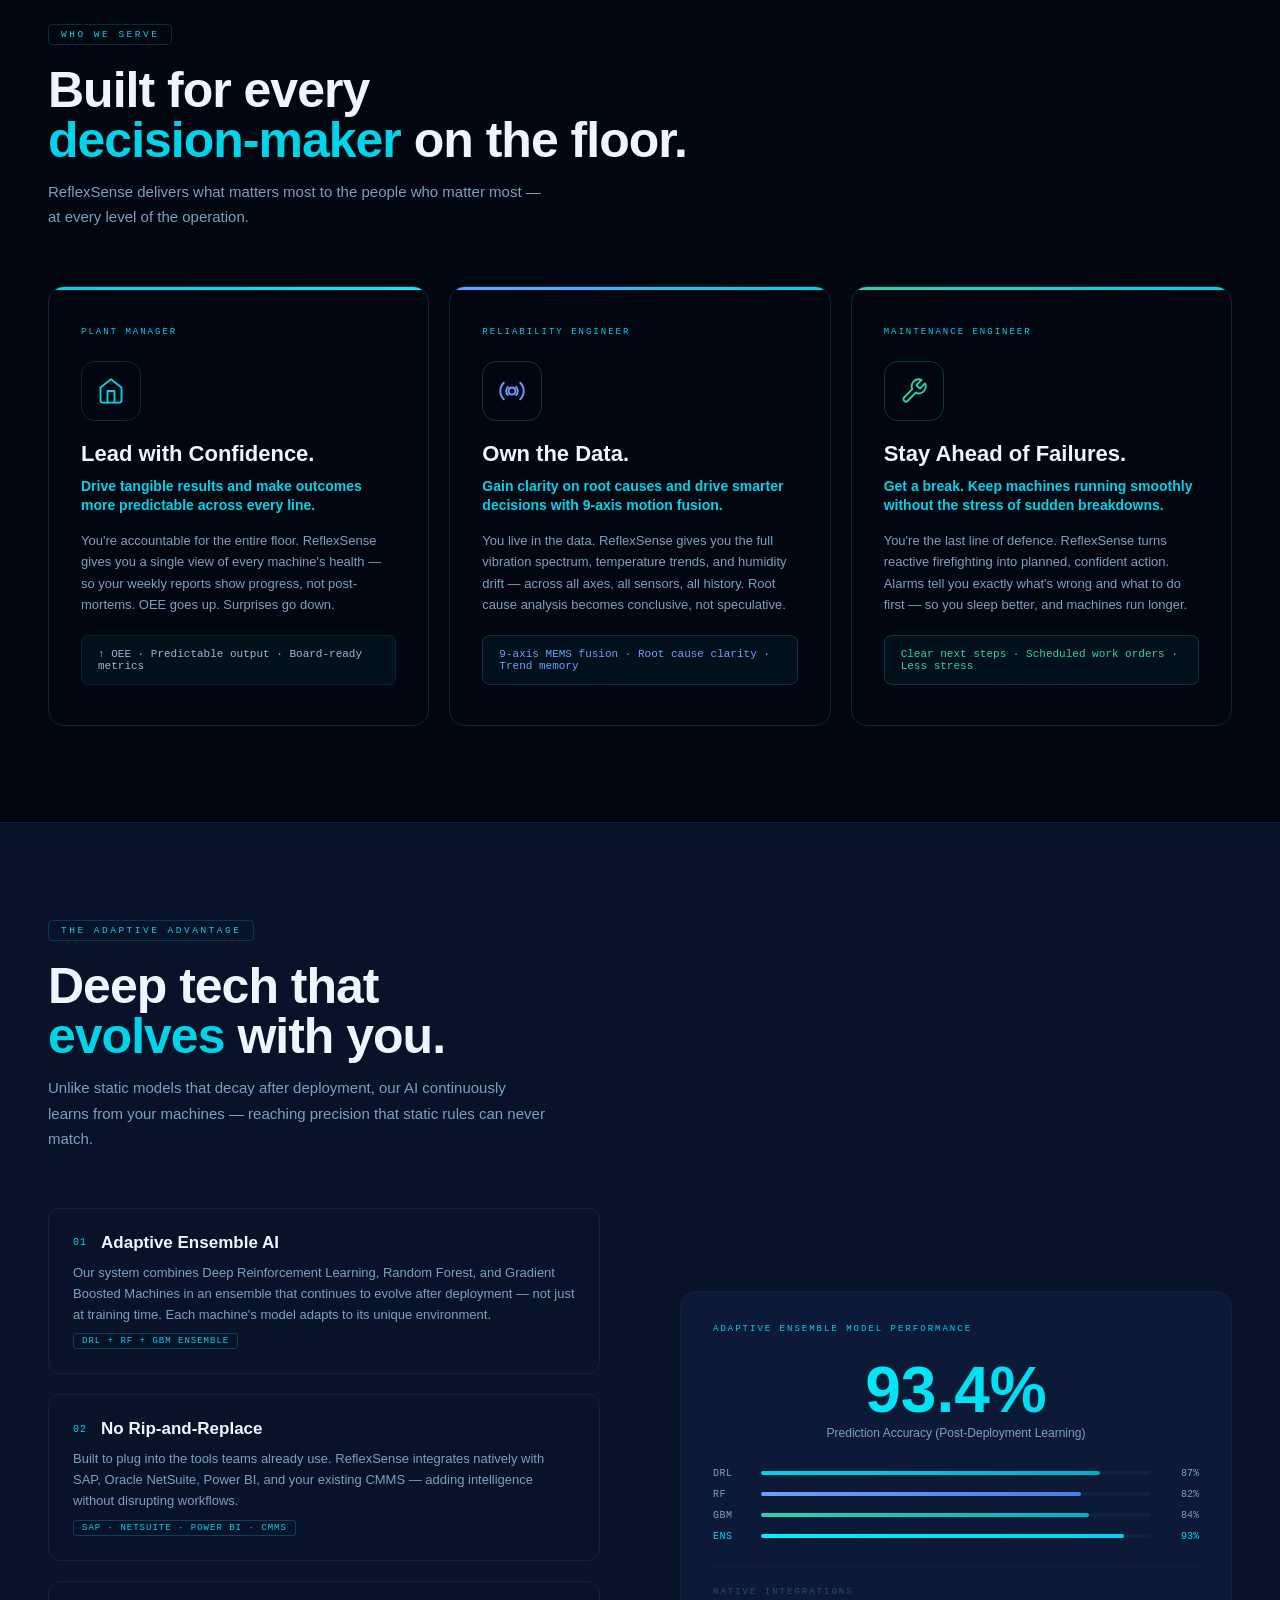
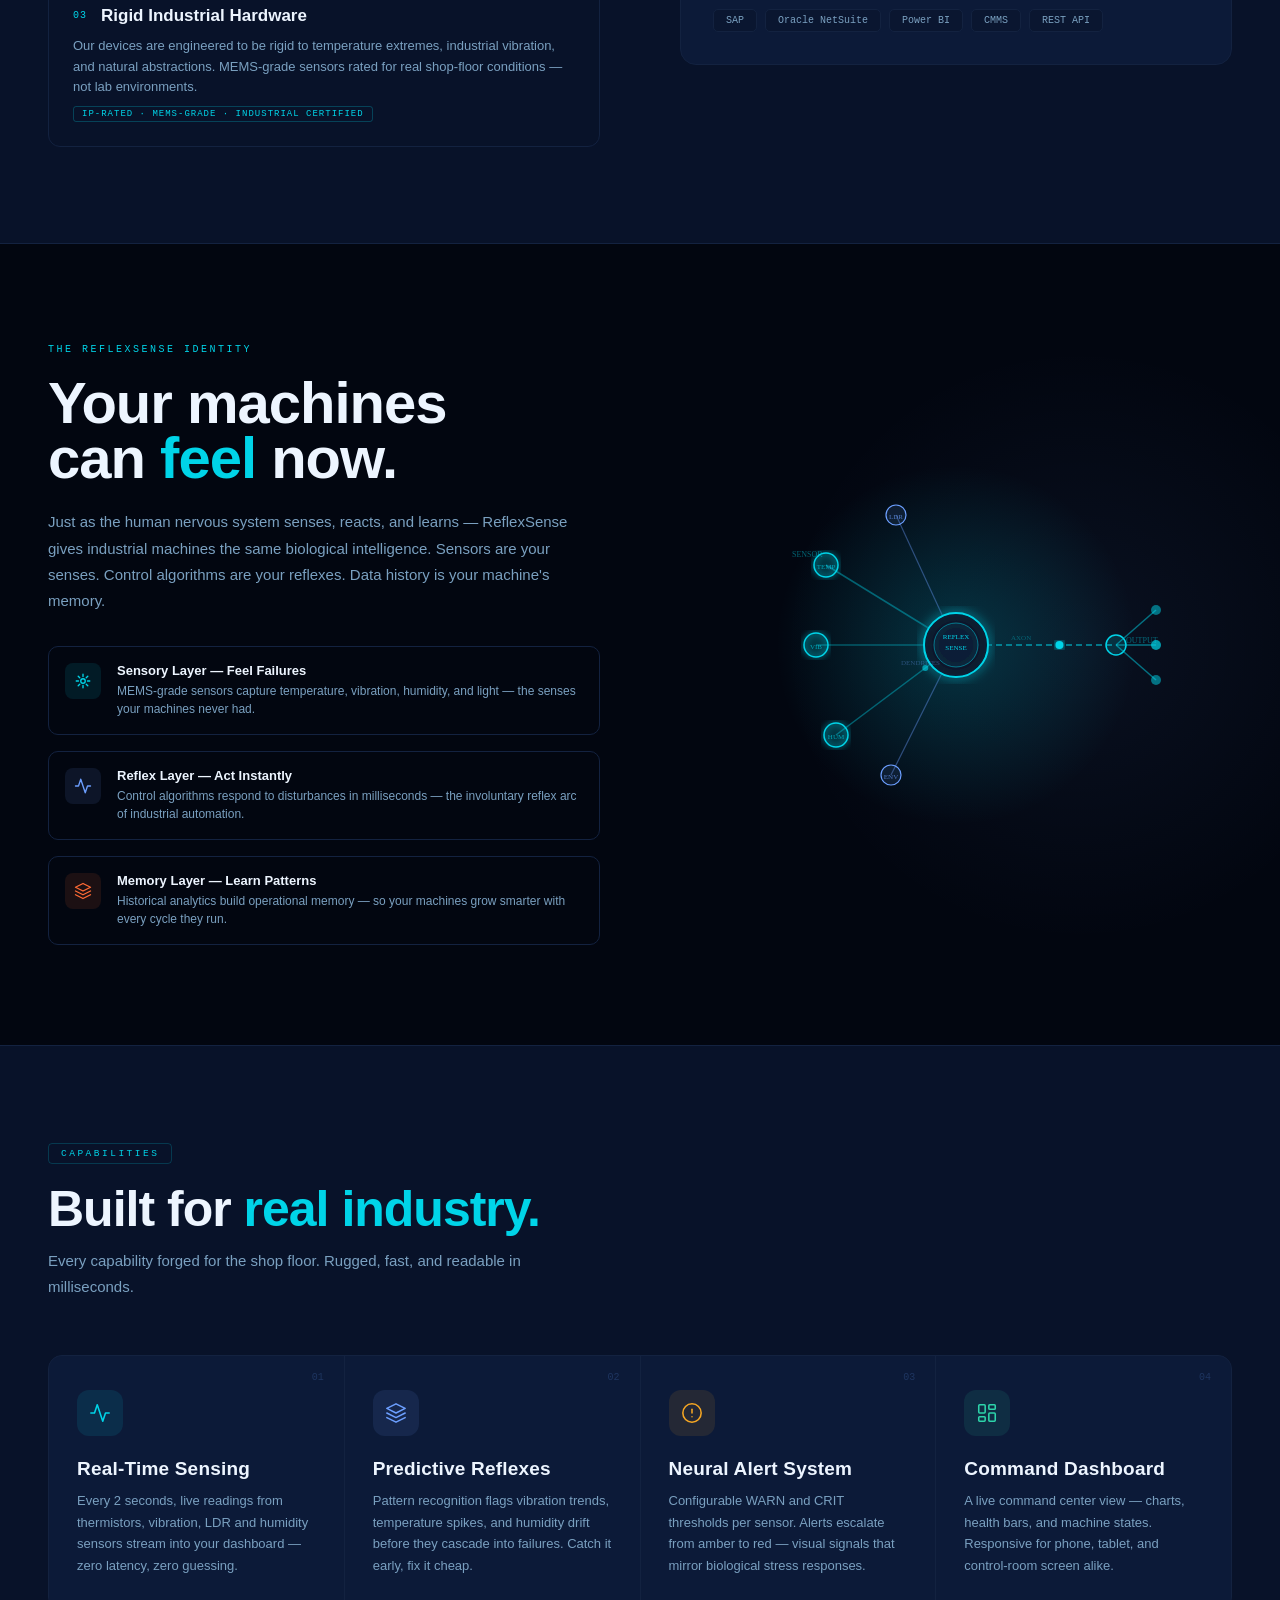
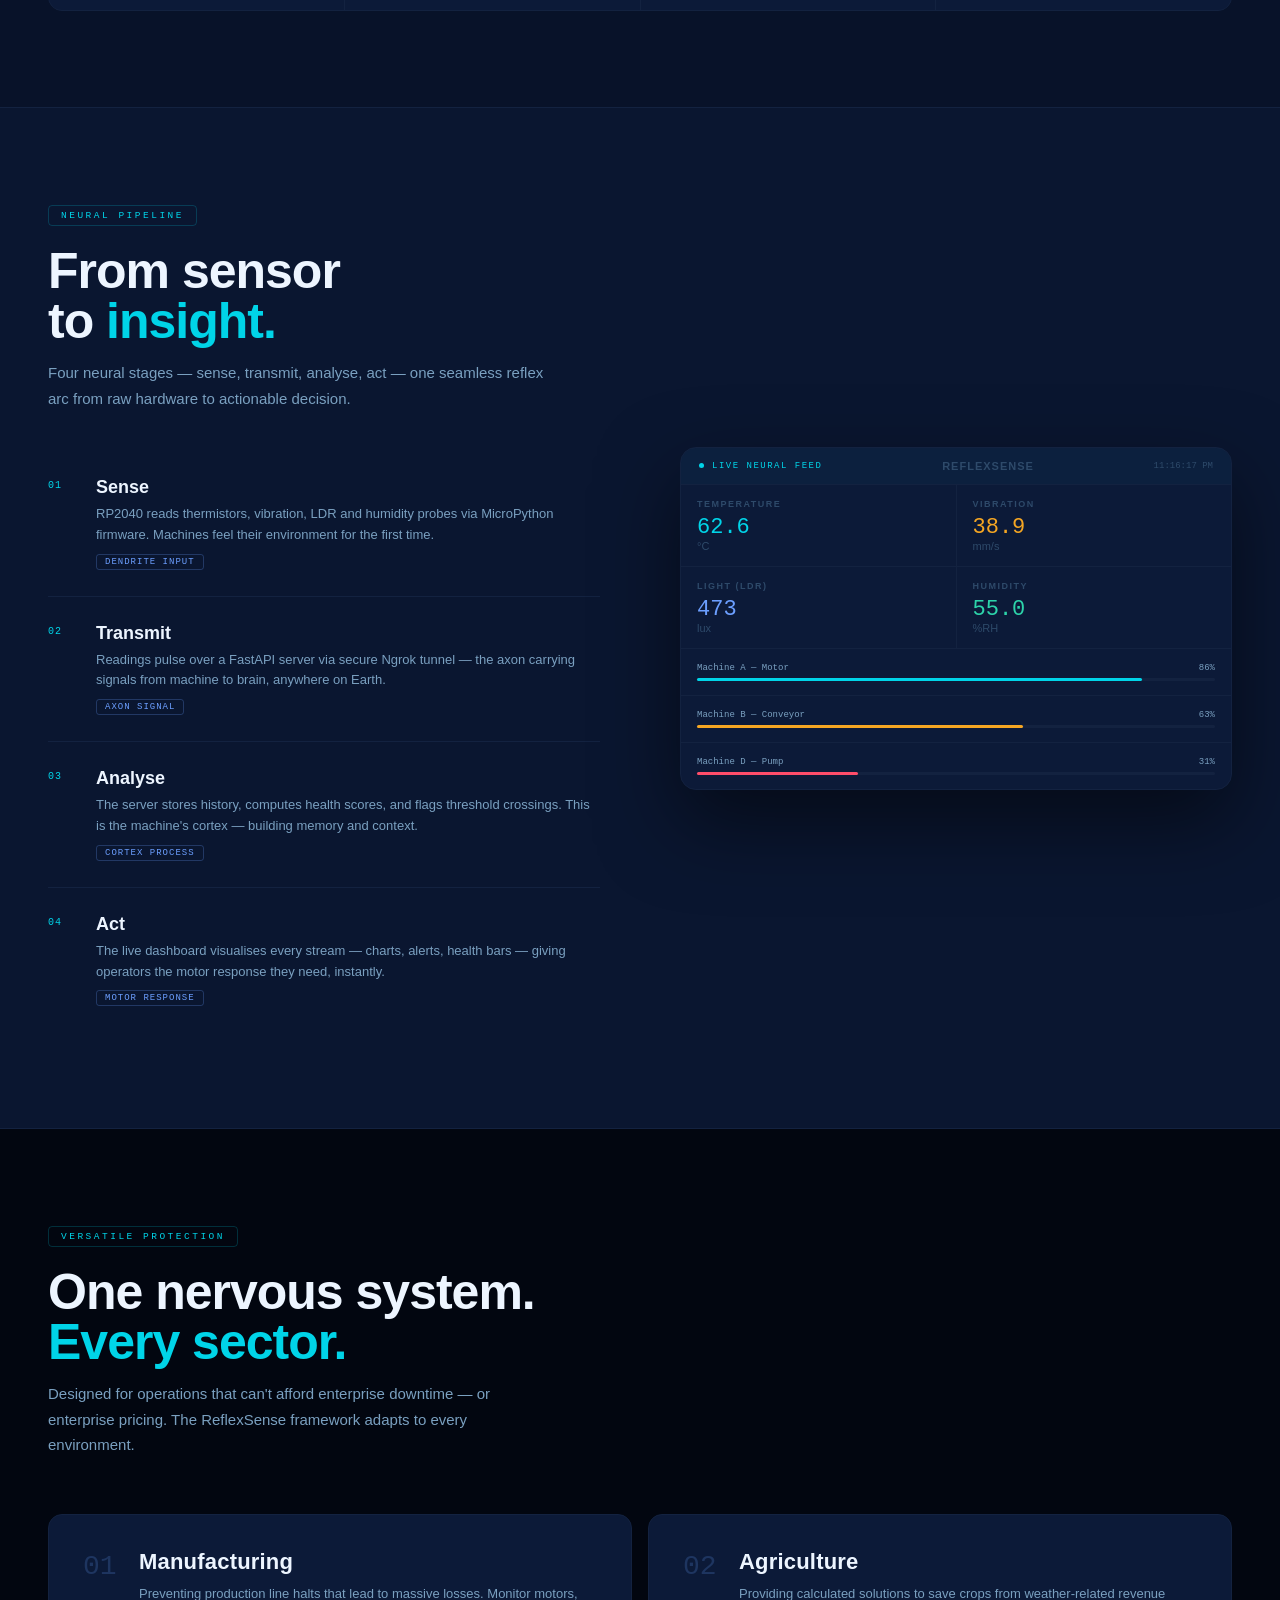
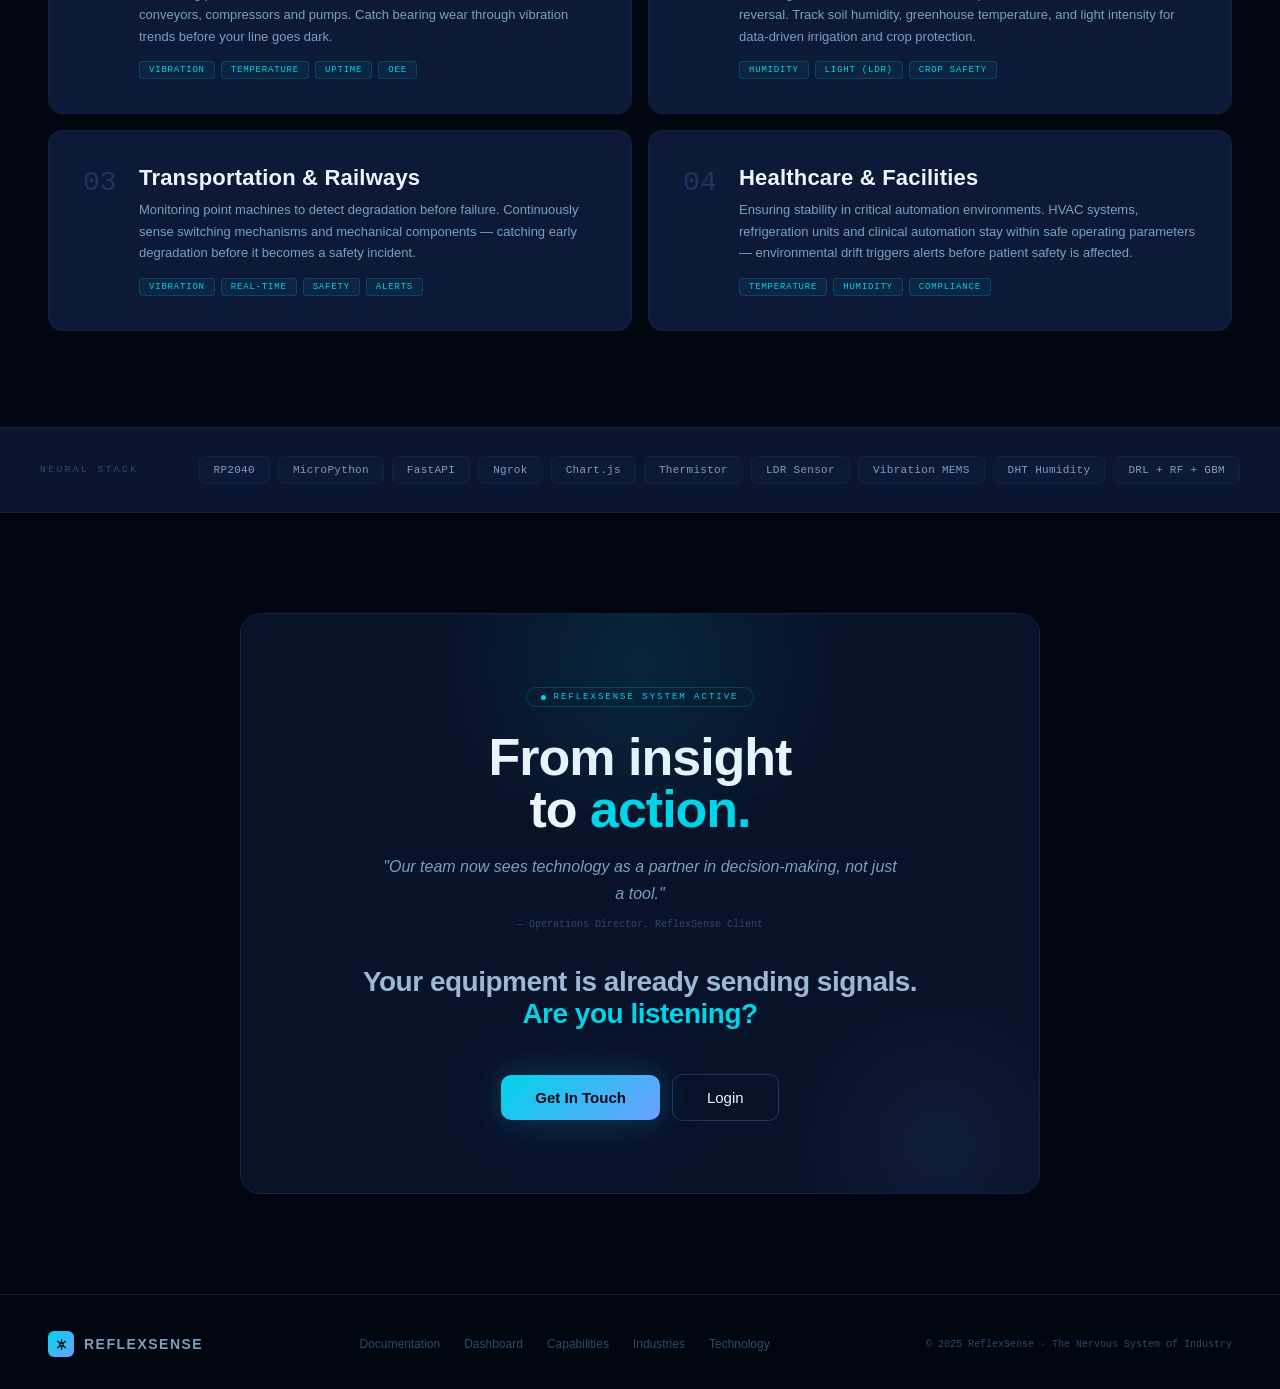
==== commit 066df385: "Rename reflexsense.html to index.html" ====
--- a/index.html
+++ b/index.html
@@ -4,7 +4,7 @@
 <meta charset="UTF-8">
 <meta name="viewport" content="width=device-width, initial-scale=1.0">
 <title>ReflexSense — The Nervous System of Industry</title>
-<link href="https://fonts.googleapis.com/css2?family=Space+Grotesk:wght@400;600;700;800&display=swap" rel="stylesheet">
+<link href="https://fonts.googleapis.com/css2?family=Open+Sans:ital,wght@0,300;0,400;0,500;0,600;0,700;0,800;1,400&display=swap" rel="stylesheet">
 <style>
 *,*::before,*::after{box-sizing:border-box;margin:0;padding:0;}
 html{scroll-behavior:smooth;}
@@ -56,8 +56,8 @@
 .nav-logo-mark svg{width:20px;height:20px;fill:none;stroke:rgba(2,6,16,.9);stroke-width:2;stroke-linecap:round;stroke-linejoin:round;}
 .nav-logotype{font-family:var(--fd);font-size:20px;font-weight:800;letter-spacing:1px;color:var(--t1);}
 .nav-logotype span{color:var(--neural);}
-.nav-links{display:flex;align-items:center;gap:36px;}
-.nav-links a{font-family:var(--fb);font-size:13px;font-weight:400;color:var(--t2);text-decoration:none;letter-spacing:.2px;transition:color .2s;}
+.nav-links{display:flex;align-items:center;gap:26px;}
+.nav-links a{font-family:var(--fb);font-size:16px;font-weight:500;color:#d1d5db;text-decoration:none;letter-spacing:.2px;transition:color .2s;}
 .nav-links a:hover{color:var(--t1);}
 .nav-cta{display:flex;align-items:center;gap:10px;}
 .btn-ghost{font-family:var(--fb);font-size:13px;font-weight:500;padding:8px 20px;border-radius:8px;border:1px solid var(--border2);background:transparent;color:var(--t2);cursor:none;text-decoration:none;transition:all .2s;}
@@ -72,7 +72,7 @@
 .hero{position:relative;min-height:100vh;display:flex;flex-direction:column;align-items:center;justify-content:center;padding:140px 48px 80px;text-align:center;overflow:hidden;}
 .hero-glow-a{position:absolute;top:-100px;left:50%;transform:translateX(-50%);width:900px;height:600px;border-radius:50%;background:radial-gradient(ellipse, rgba(0,212,232,.08) 0%, transparent 70%);pointer-events:none;}
 .hero-glow-b{position:absolute;top:100px;left:15%;width:400px;height:400px;border-radius:50%;background:radial-gradient(ellipse, rgba(108,159,255,.06) 0%, transparent 70%);pointer-events:none;}
-.hero-badge{display:inline-flex;align-items:center;gap:8px;padding:6px 16px 6px 8px;border-radius:100px;background:rgba(0,212,232,.06);border:1px solid rgba(0,212,232,.25);font-family:var(--fm);font-size:9.5px;color:var(--neural);letter-spacing:2px;margin-bottom:32px;animation:fadeUp .7s ease both;}
+.hero-badge{display:inline-flex;align-items:center;gap:8px;padding:6px 16px 6px 8px;border-radius:100px;background:rgba(0,212,232,.06);border:1px solid rgba(0,212,232,.25);font-family:var(--fm);font: size 12px;px;color:var(--neural);letter-spacing:2px;margin-bottom:32px;animation:fadeUp .7s ease both;}
 .hero-badge .pulse-dot{width:18px;height:18px;border-radius:50%;background:rgba(0,212,232,.15);display:flex;align-items:center;justify-content:center;}
 .hero-badge .pulse-dot::after{content:'';width:6px;height:6px;border-radius:50%;background:var(--neural);animation:blink 1.4s infinite;}
 @keyframes blink{0%,100%{opacity:1}50%{opacity:.2}}
@@ -466,8 +466,8 @@
     <a href="#usecases">Industries</a>
   </div>
   <div class="nav-cta">
-    <a href="#cta" class="btn-ghost">Calculate Price</a>
-    <a href="dashboard.html" class="btn-primary">Get Demo</a>
+    <a href="contact.html" class="btn-ghost">Connect To Us</a>
+    <a href="login.html" class="btn-primary">Login</a>
   </div>
   <button class="nav-mob-btn" id="mobBtn" aria-label="Menu">
     <svg viewBox="0 0 24 24" id="mobIcon"><line x1="3" y1="6" x2="21" y2="6"/><line x1="3" y1="12" x2="21" y2="12"/><line x1="3" y1="18" x2="21" y2="18"/></svg>
@@ -498,8 +498,8 @@
   <p class="hero-sub">Detect failures early and act faster with an affordable predictive maintenance by converting avoided downtime into output.</p>
   <div class="hero-actions">
     <a href="" class="btn-hero-outline">Explore</a>
-    <a href="#cta" class="btn-hero-fill">WELCOME</a>
-    <a href="dashboard.html" class="btn-hero-outline">Get In Touch</a>
+    <a href="login.html" class="btn-hero-fill">WELCOME</a>
+    <a href="contact.html" class="btn-hero-outline">Get In Touch</a>
   </div>
   <div class="ticker-wrap">
     <div class="ticker-bar">
@@ -1056,8 +1056,8 @@
     <p class="cta-quote-attr">— Operations Director, ReflexSense Client</p>
     <p class="cta-final-line">Your equipment is already sending signals.<br><em>Are you listening?</em></p>
     <div class="cta-btns">
-      <a href="#" class="btn-hero-fill">Calculate Your Price</a>
-      <a href="dashboard.html" class="btn-hero-outline">Get Demo</a>
+      <a href="contact.html" class="btn-hero-fill">Get In Touch</a>
+      <a href="login.html" class="btn-hero-outline">Login</a>
     </div>
   </div>
 </section>
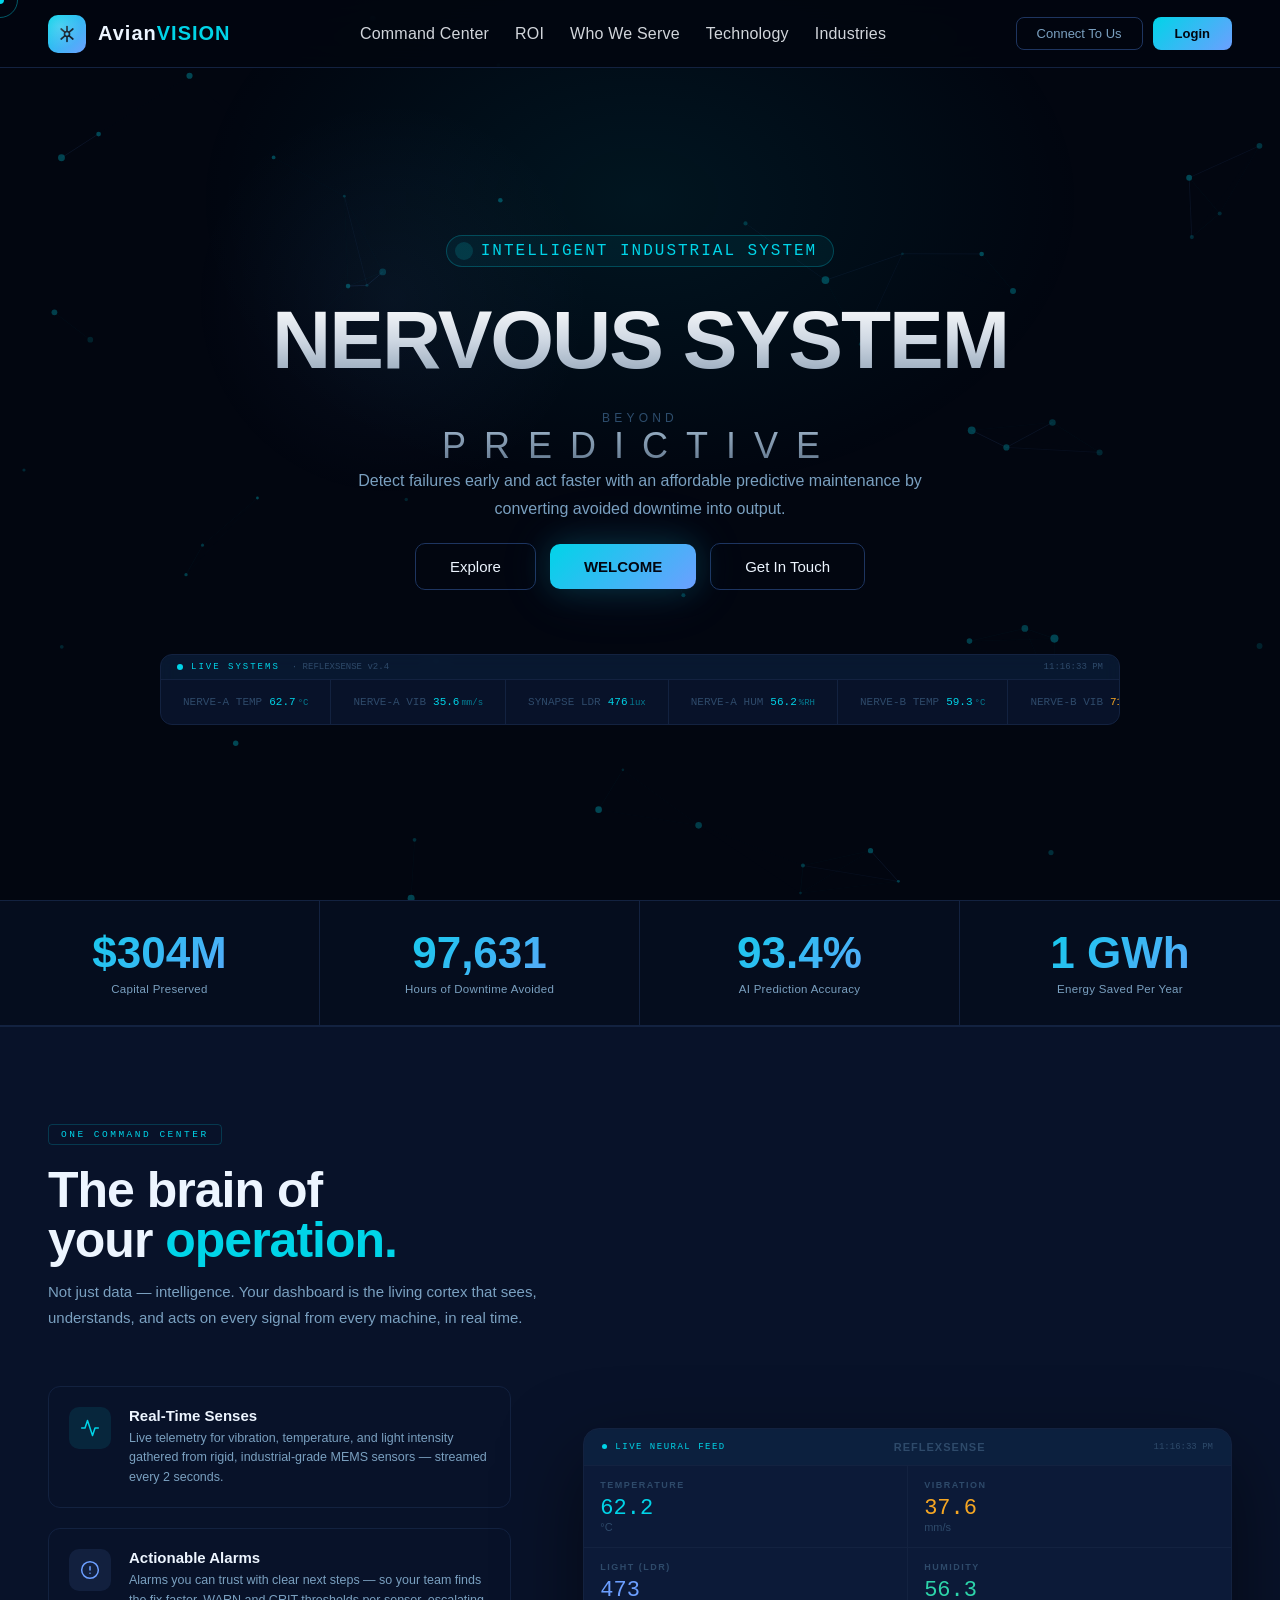
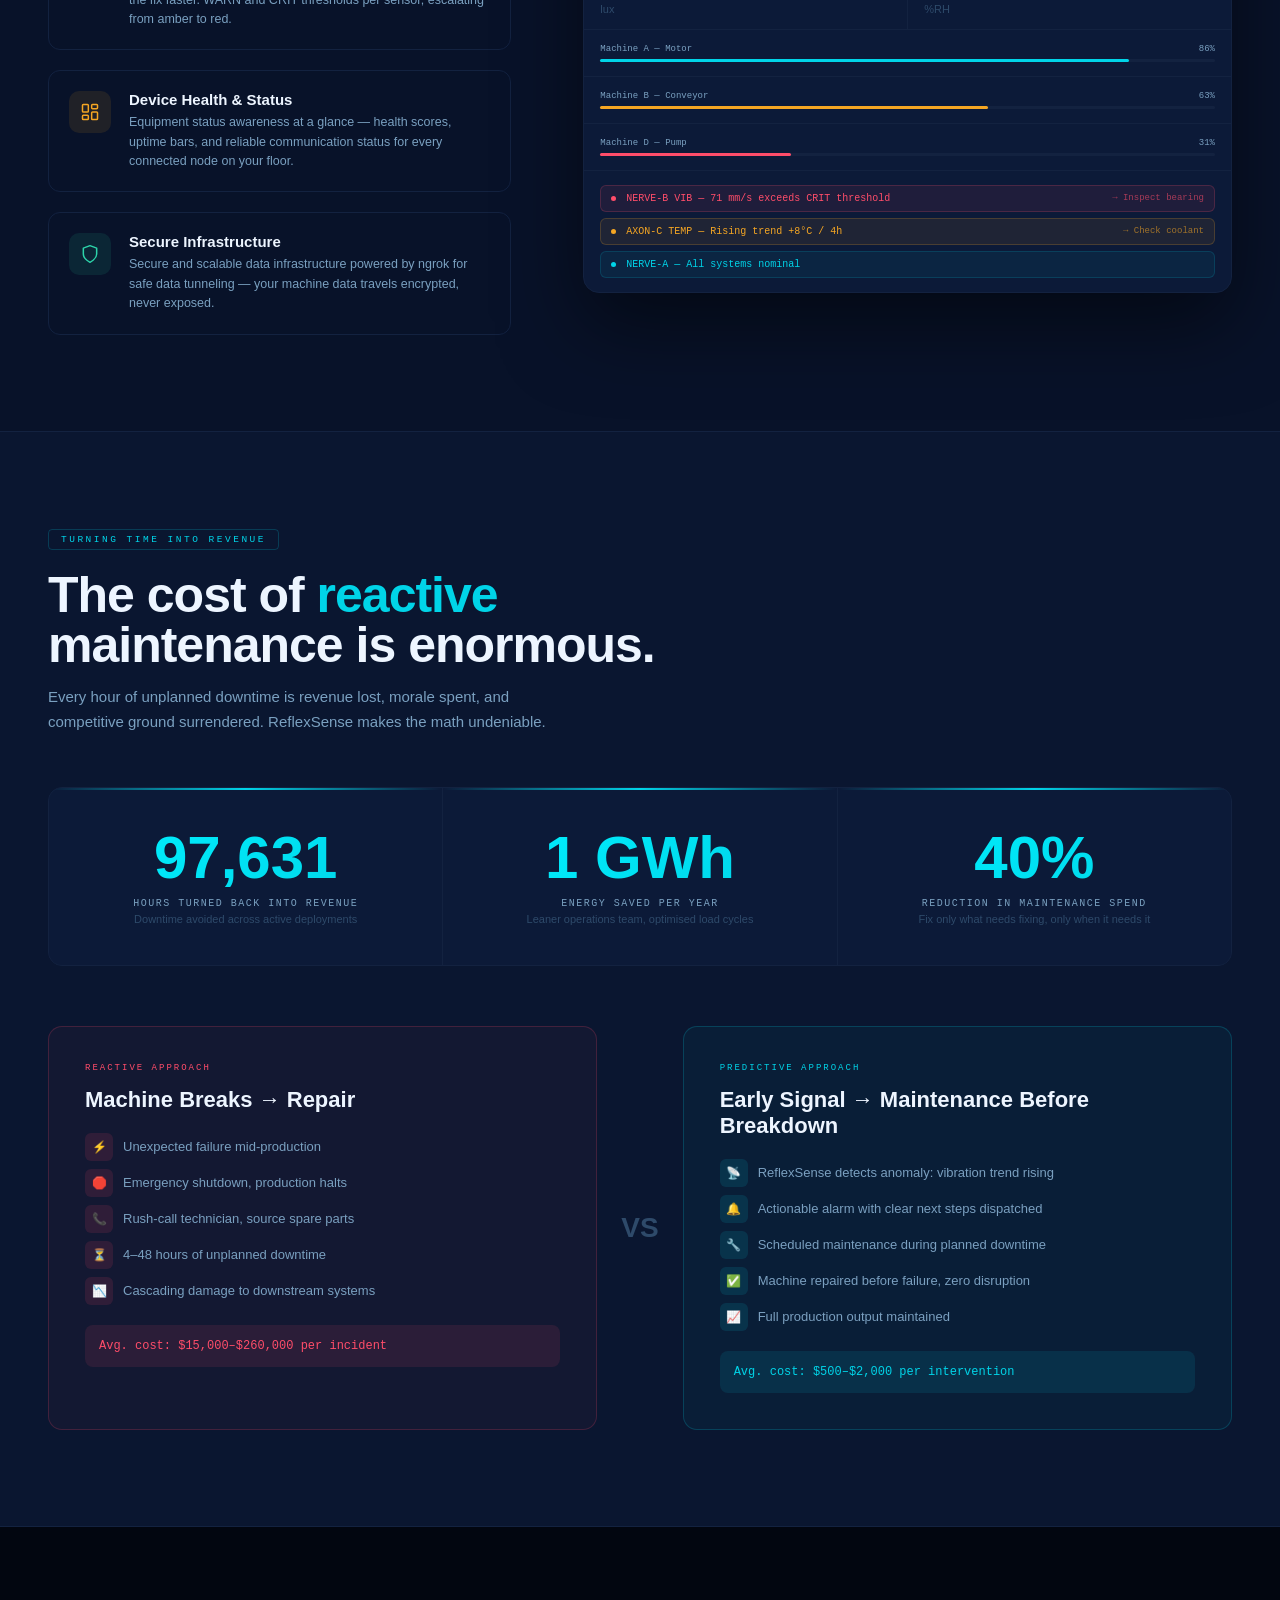
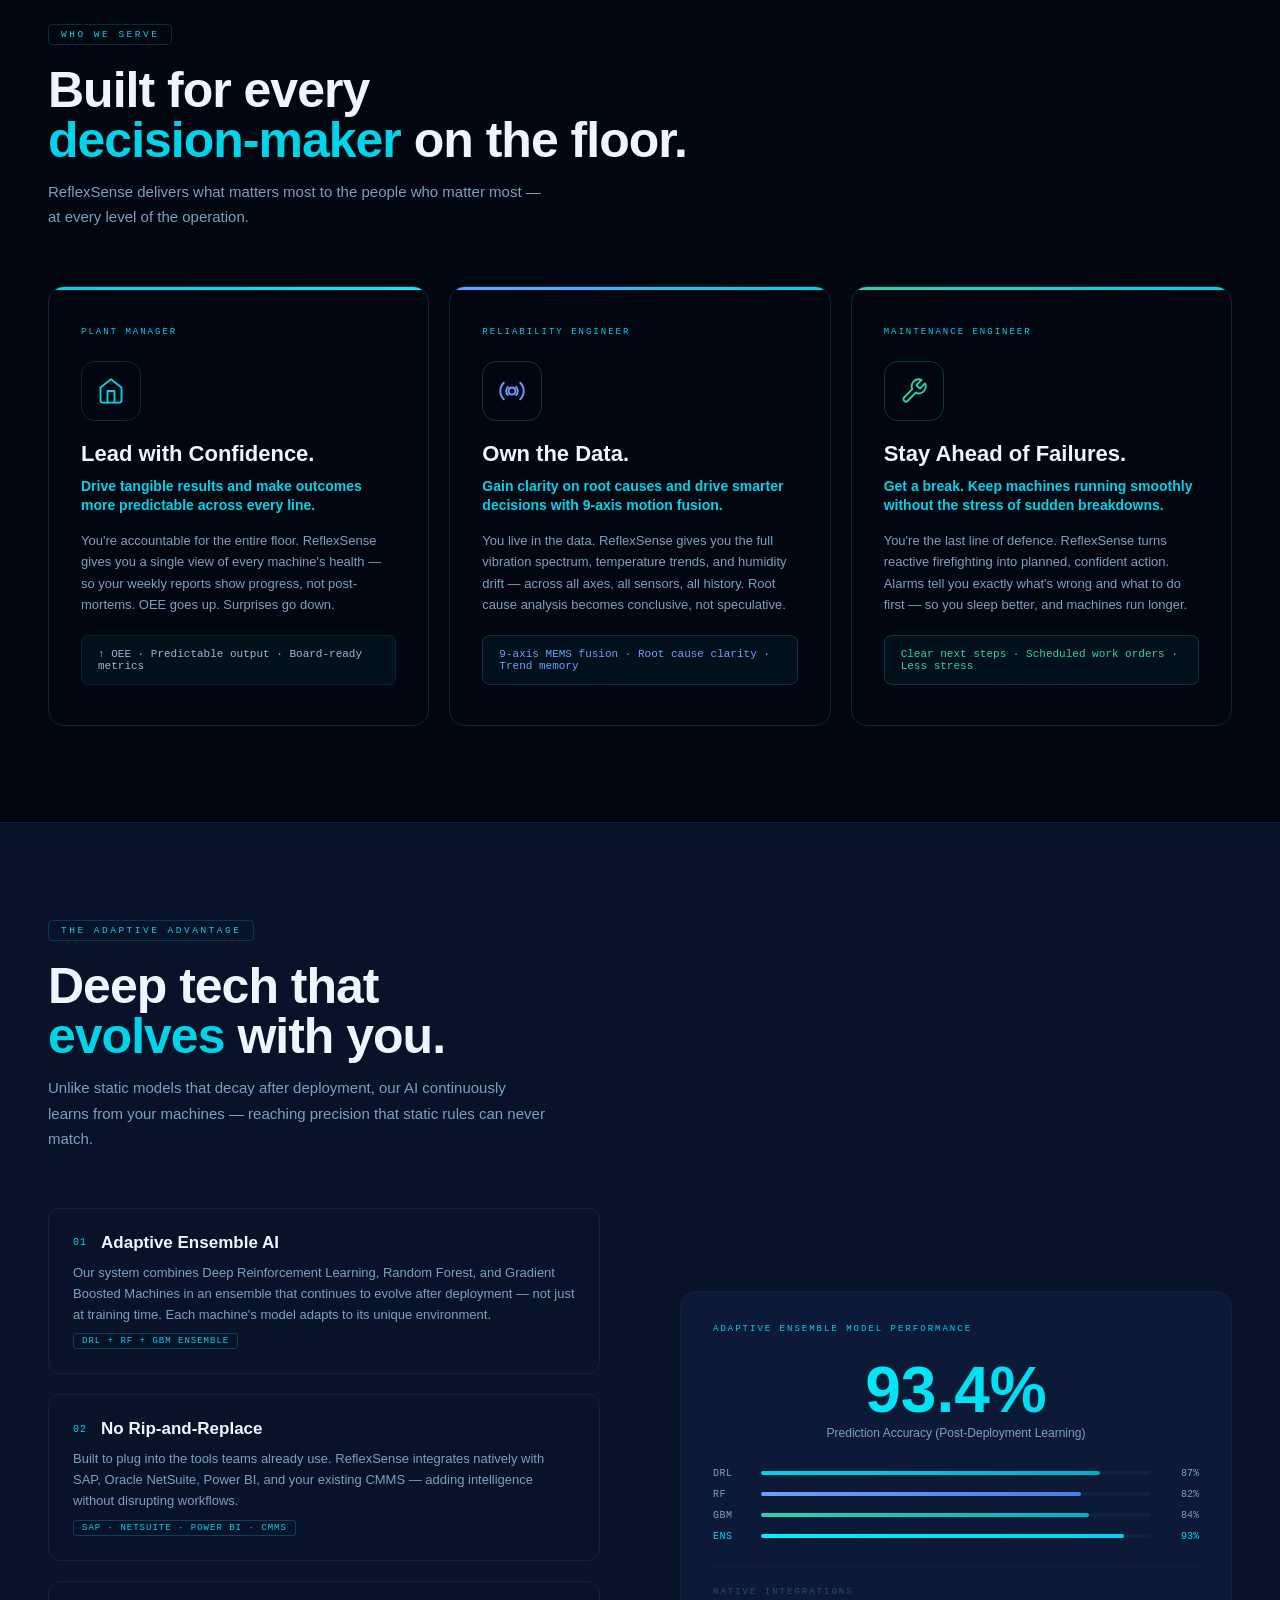
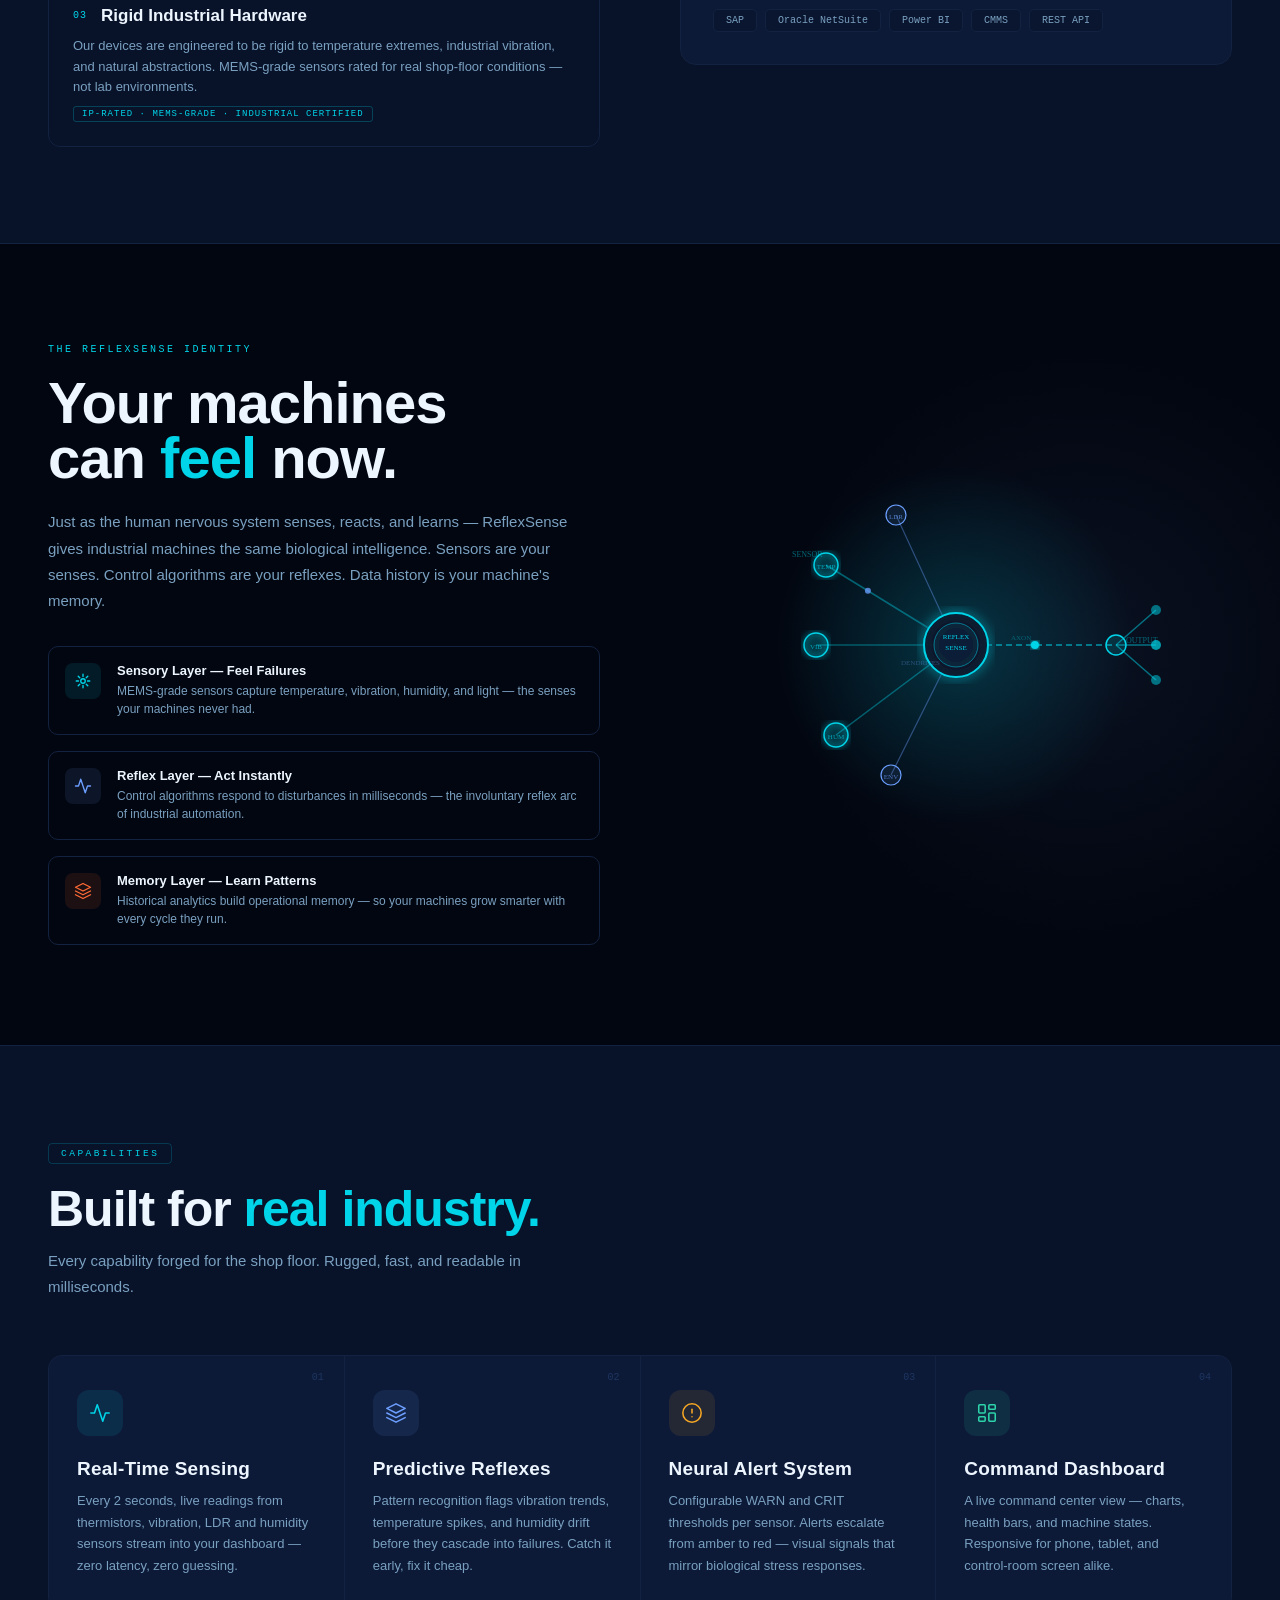
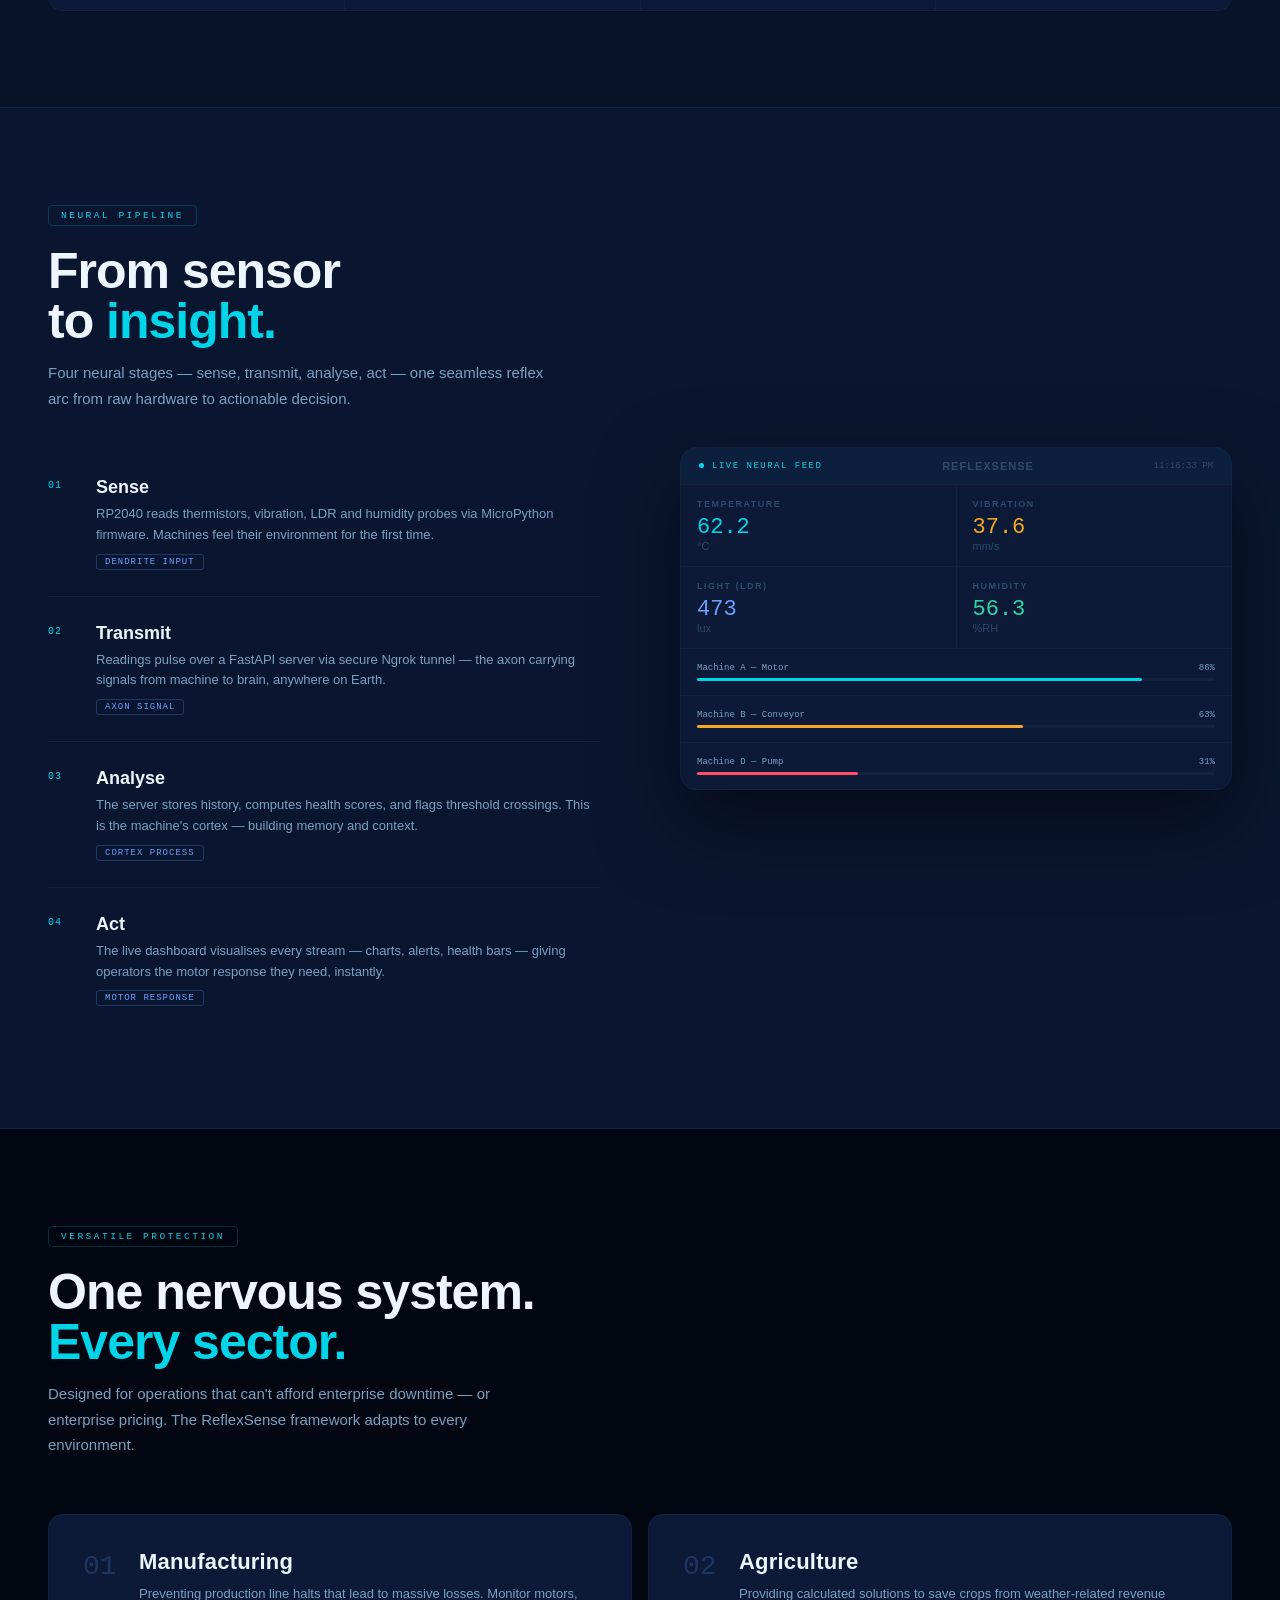
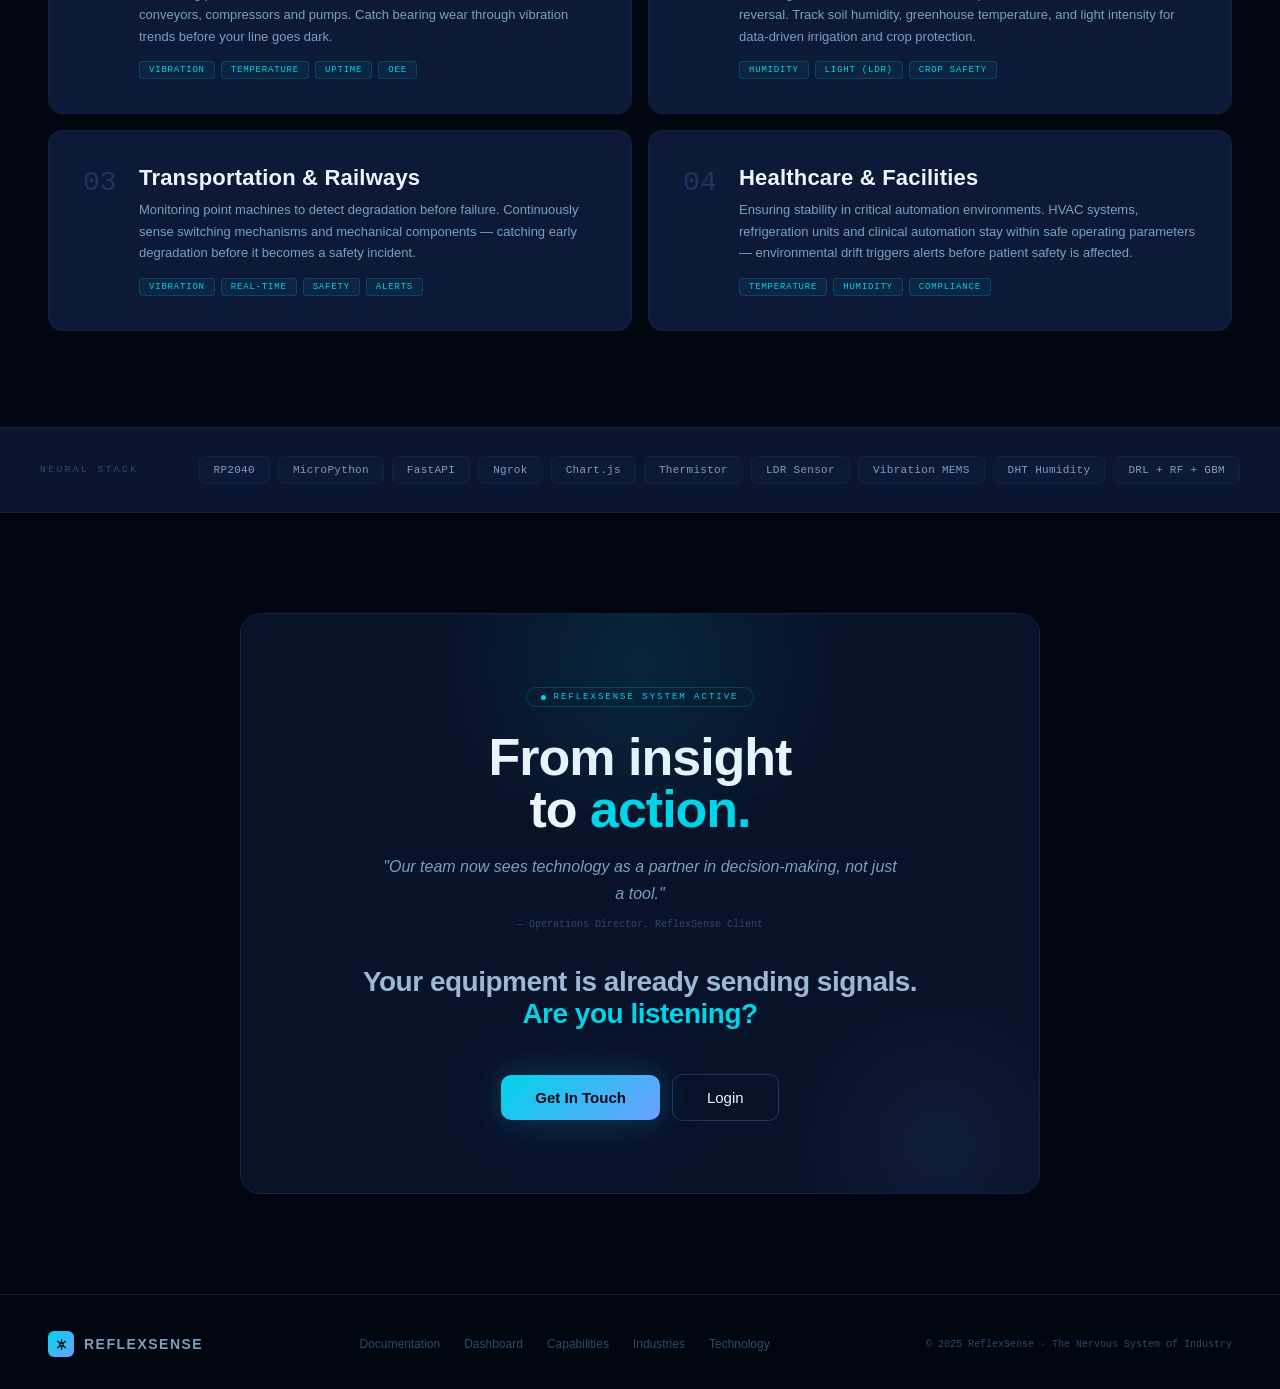
==== commit d89ae01e: "Fix pulse-dot animation in hero badge" ====
--- a/index.html
+++ b/index.html
@@ -74,7 +74,7 @@
 .hero-glow-b{position:absolute;top:100px;left:15%;width:400px;height:400px;border-radius:50%;background:radial-gradient(ellipse, rgba(108,159,255,.06) 0%, transparent 70%);pointer-events:none;}
 .hero-badge{display:inline-flex;align-items:center;gap:8px;padding:6px 16px 6px 8px;border-radius:100px;background:rgba(0,212,232,.06);border:1px solid rgba(0,212,232,.25);font-family:var(--fm);font: size 12px;px;color:var(--neural);letter-spacing:2px;margin-bottom:32px;animation:fadeUp .7s ease both;}
 .hero-badge .pulse-dot{width:18px;height:18px;border-radius:50%;background:rgba(0,212,232,.15);display:flex;align-items:center;justify-content:center;}
-.hero-badge .pulse-dot::after{content:'';width:6px;height:6px;border-radius:50%;background:var(--neural);animation:blink 1.4s infinite;}
+
 @keyframes blink{0%,100%{opacity:1}50%{opacity:.2}}
 .hero h1{font-family:var(--fd);font-size:clamp(36px,6.5vw,82px);font-weight:800;line-height:1.0;letter-spacing:-2px;color:var(--t1);margin-bottom:20px;animation:fadeUp .8s .1s ease both;max-width:900px;}
 .hero h1 .line-neural{display:block;background:linear-gradient(90deg, var(--neural3) 0%, var(--neural) 40%, var(--pulse) 100%);background-size:200% auto;-webkit-background-clip:text;-webkit-text-fill-color:transparent;background-clip:text;animation:shimmer 5s linear 1s infinite;}
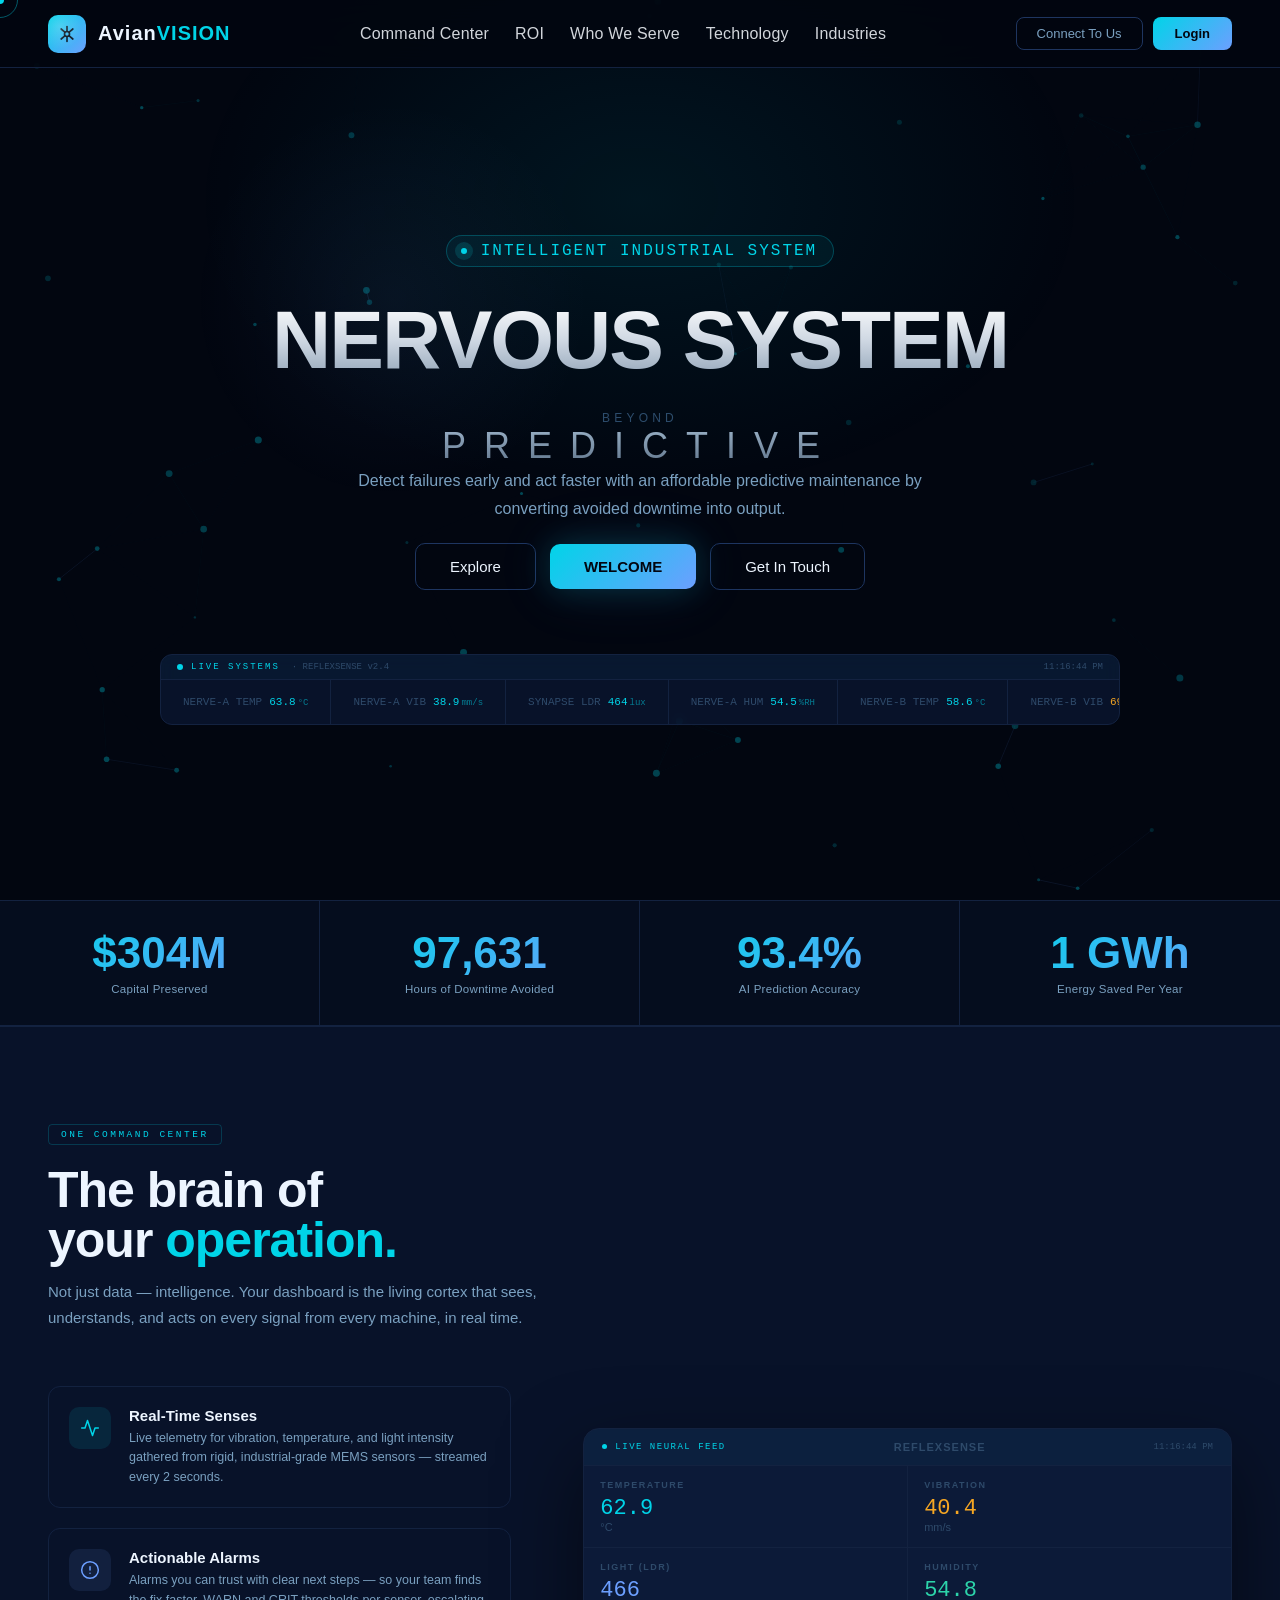
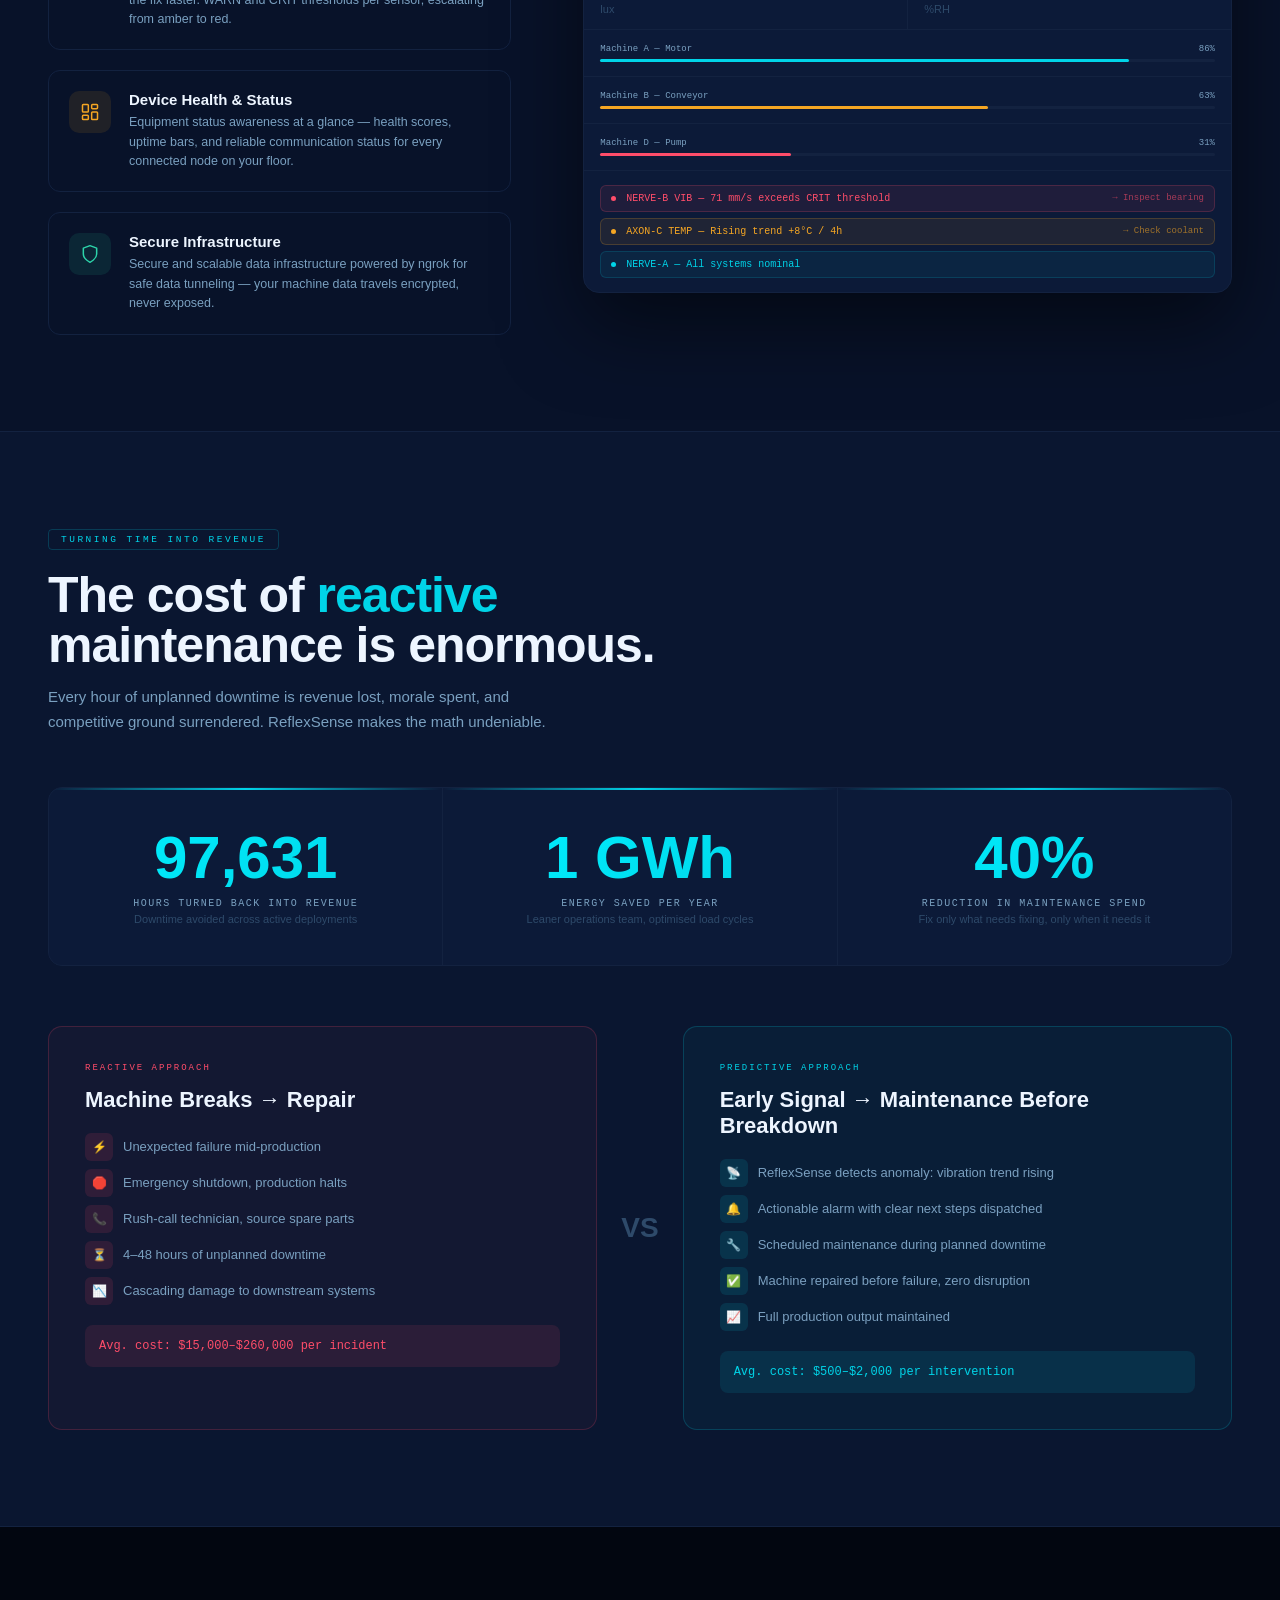
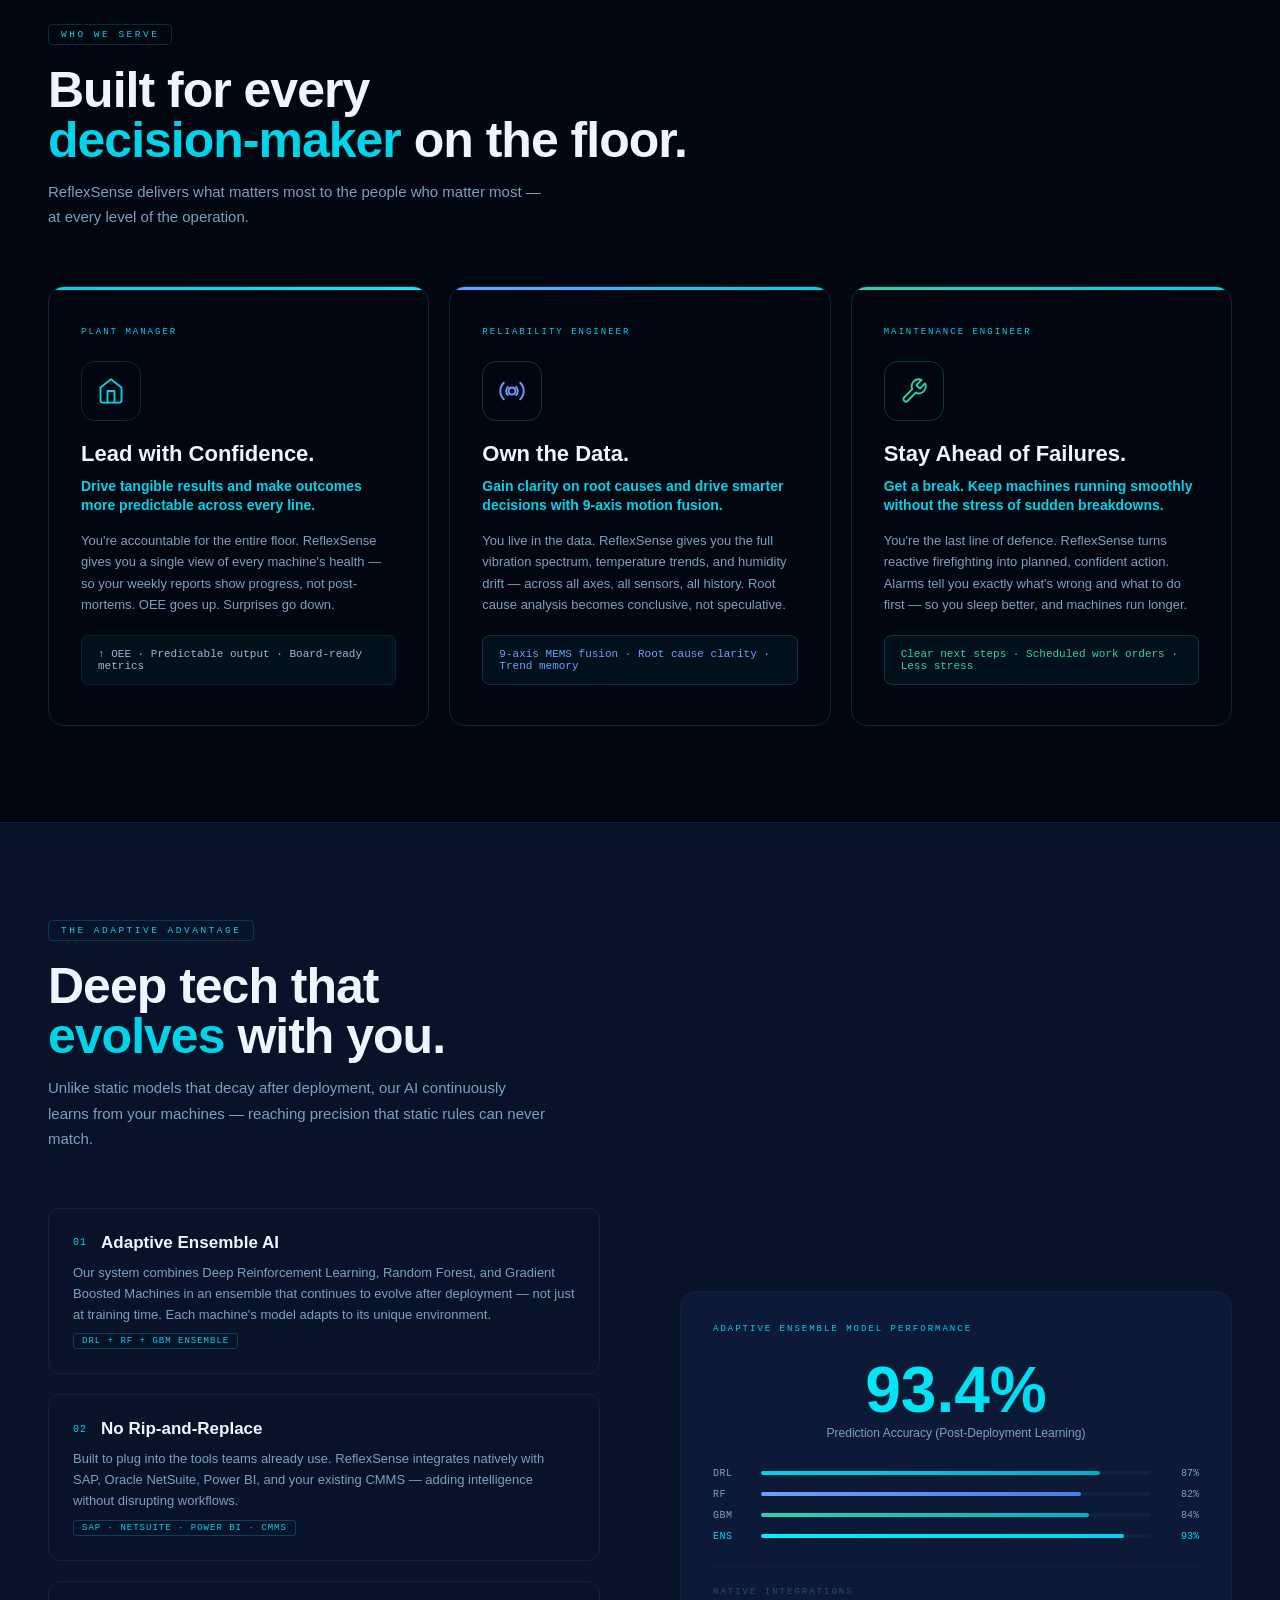
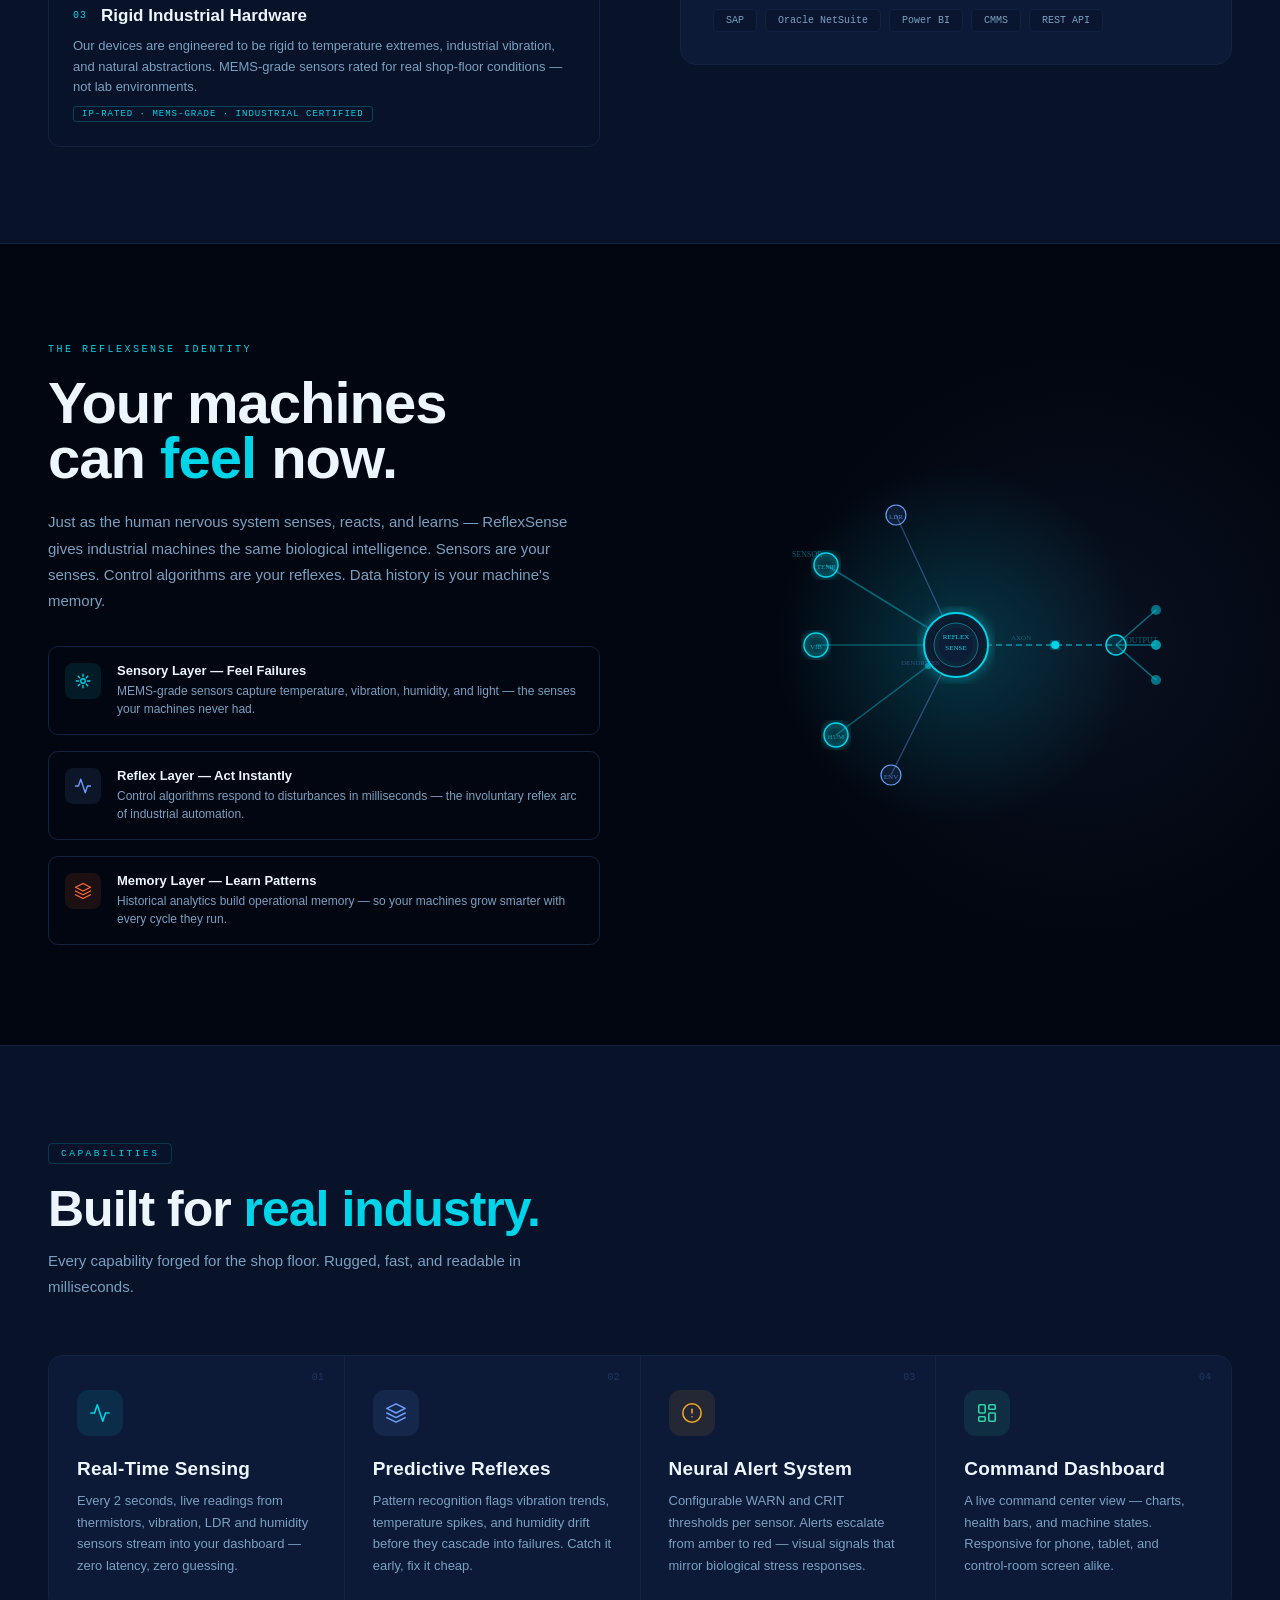
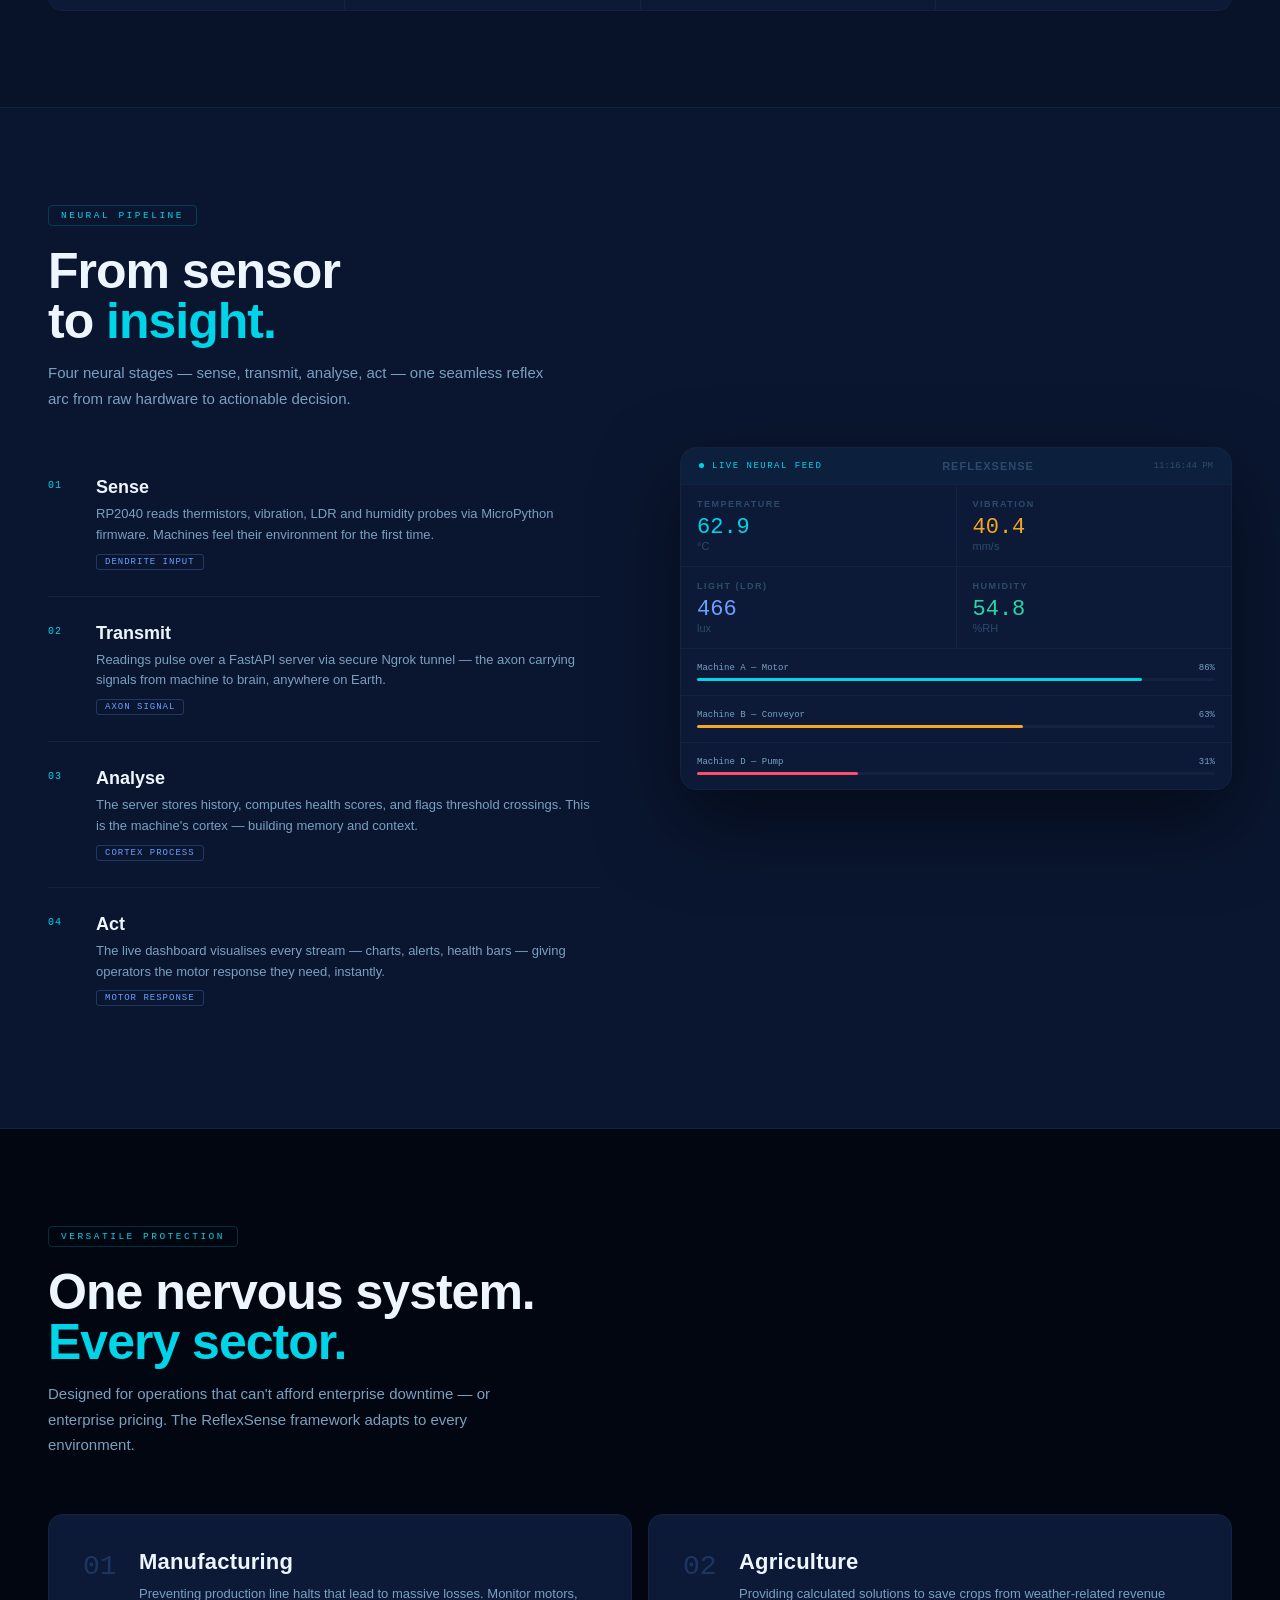
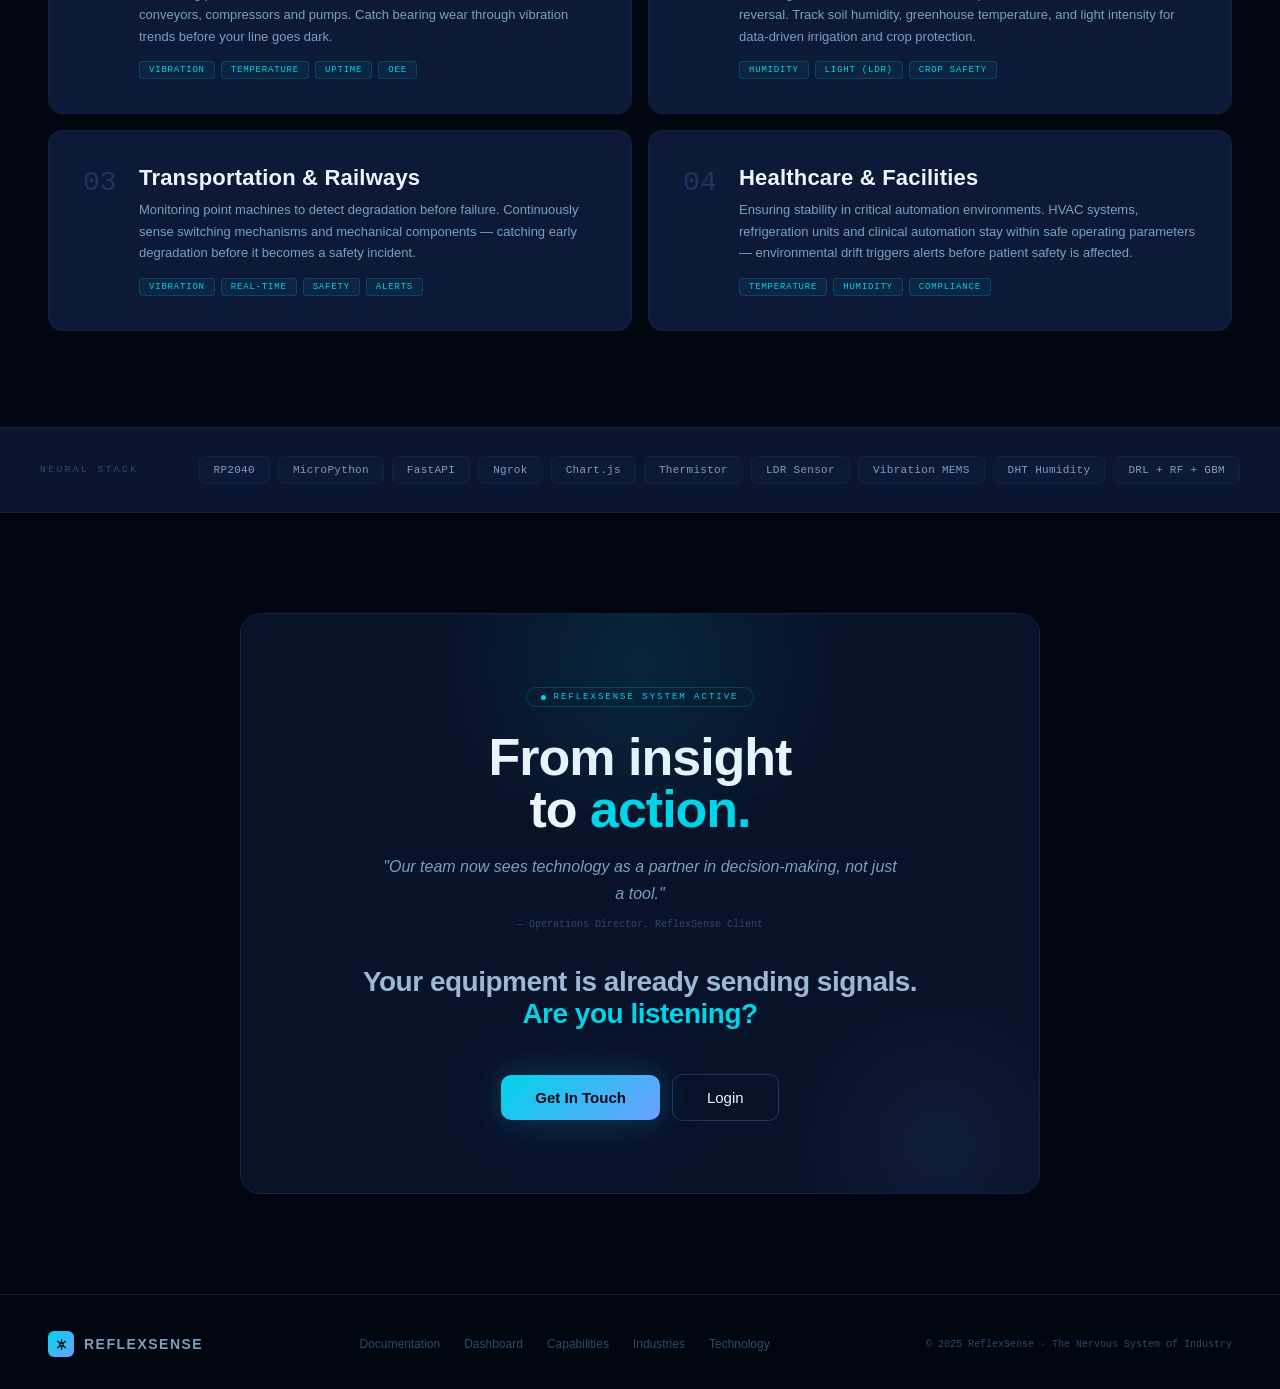
==== commit 6269d29d: "Fix CSS for hero badge and pulse dot animations" ====
--- a/index.html
+++ b/index.html
@@ -74,7 +74,7 @@
 .hero-glow-b{position:absolute;top:100px;left:15%;width:400px;height:400px;border-radius:50%;background:radial-gradient(ellipse, rgba(108,159,255,.06) 0%, transparent 70%);pointer-events:none;}
 .hero-badge{display:inline-flex;align-items:center;gap:8px;padding:6px 16px 6px 8px;border-radius:100px;background:rgba(0,212,232,.06);border:1px solid rgba(0,212,232,.25);font-family:var(--fm);font: size 12px;px;color:var(--neural);letter-spacing:2px;margin-bottom:32px;animation:fadeUp .7s ease both;}
 .hero-badge .pulse-dot{width:18px;height:18px;border-radius:50%;background:rgba(0,212,232,.15);display:flex;align-items:center;justify-content:center;}
-
+.hero-badge .pulse-dot::after{content:'';width:6px;height:6px;border-radius:50%;background:var(--neural);animation:blink 1.4s infinite;}
 @keyframes blink{0%,100%{opacity:1}50%{opacity:.2}}
 .hero h1{font-family:var(--fd);font-size:clamp(36px,6.5vw,82px);font-weight:800;line-height:1.0;letter-spacing:-2px;color:var(--t1);margin-bottom:20px;animation:fadeUp .8s .1s ease both;max-width:900px;}
 .hero h1 .line-neural{display:block;background:linear-gradient(90deg, var(--neural3) 0%, var(--neural) 40%, var(--pulse) 100%);background-size:200% auto;-webkit-background-clip:text;-webkit-text-fill-color:transparent;background-clip:text;animation:shimmer 5s linear 1s infinite;}
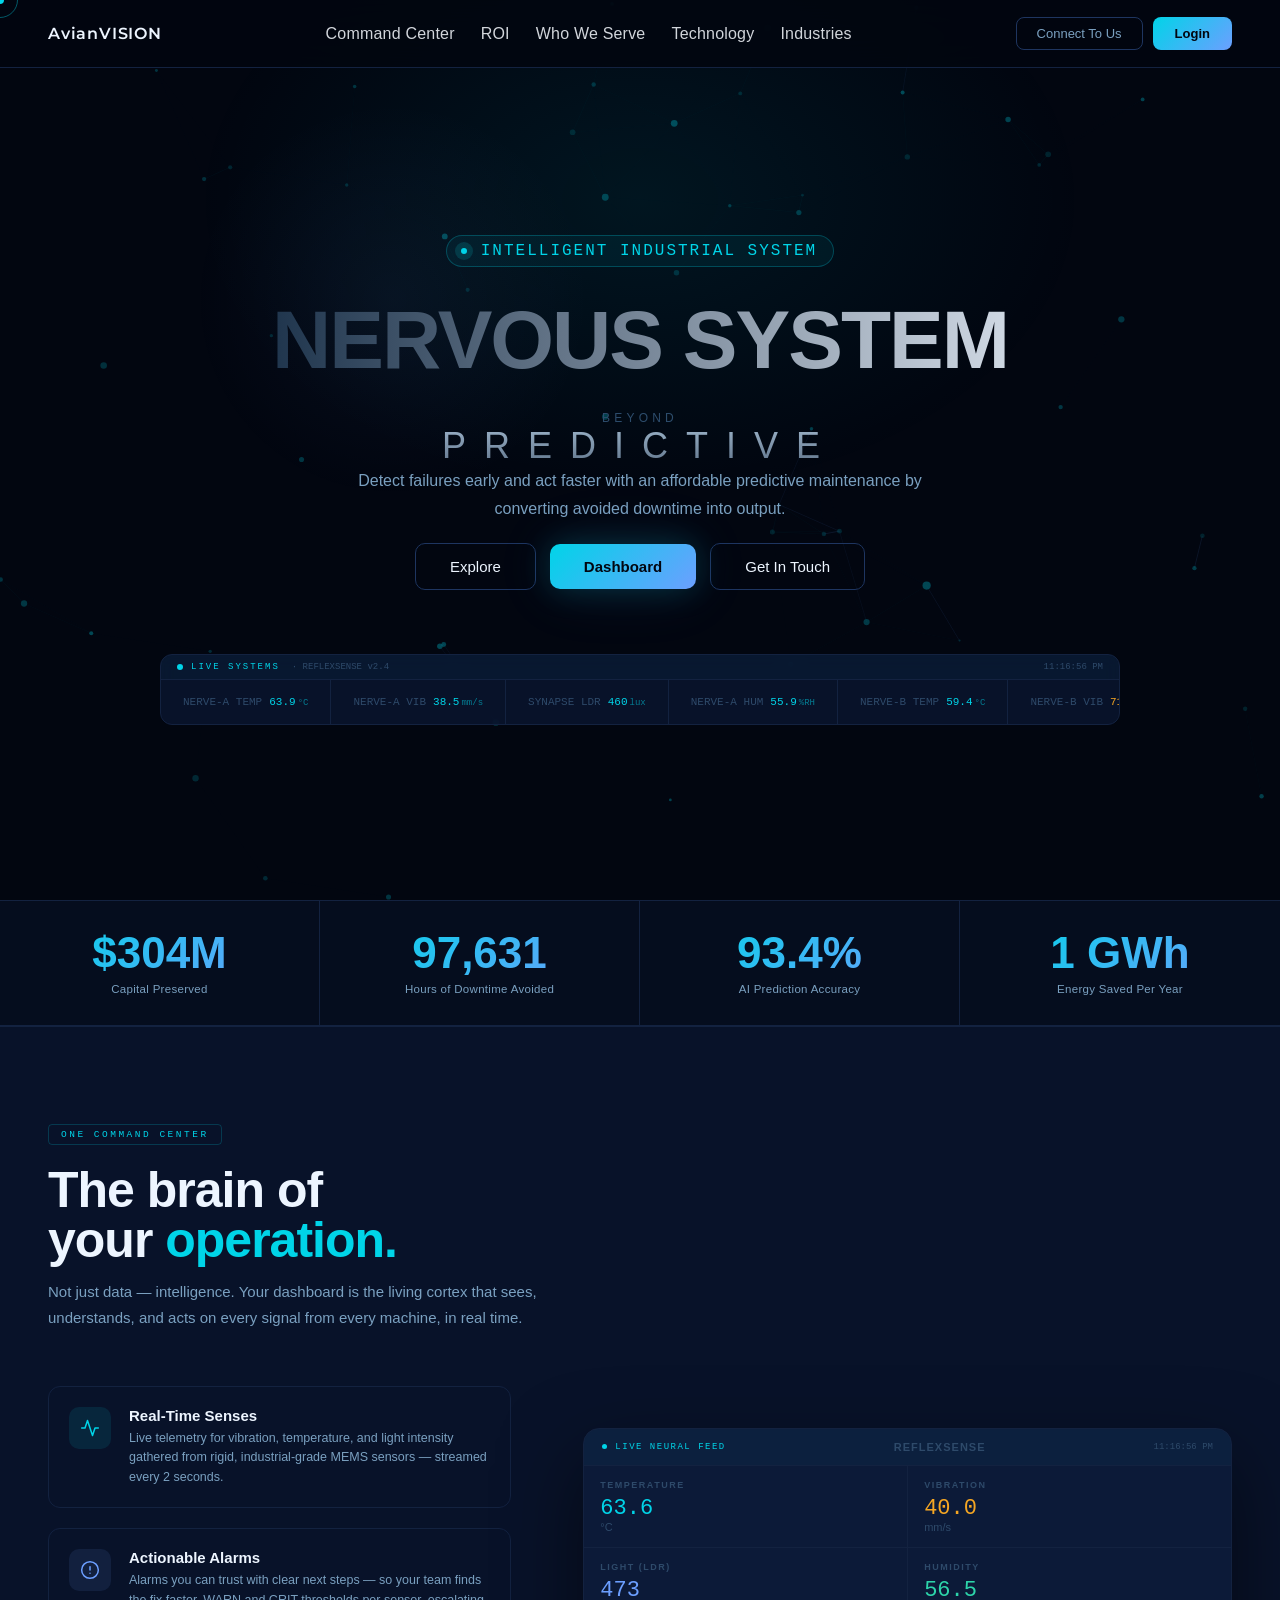
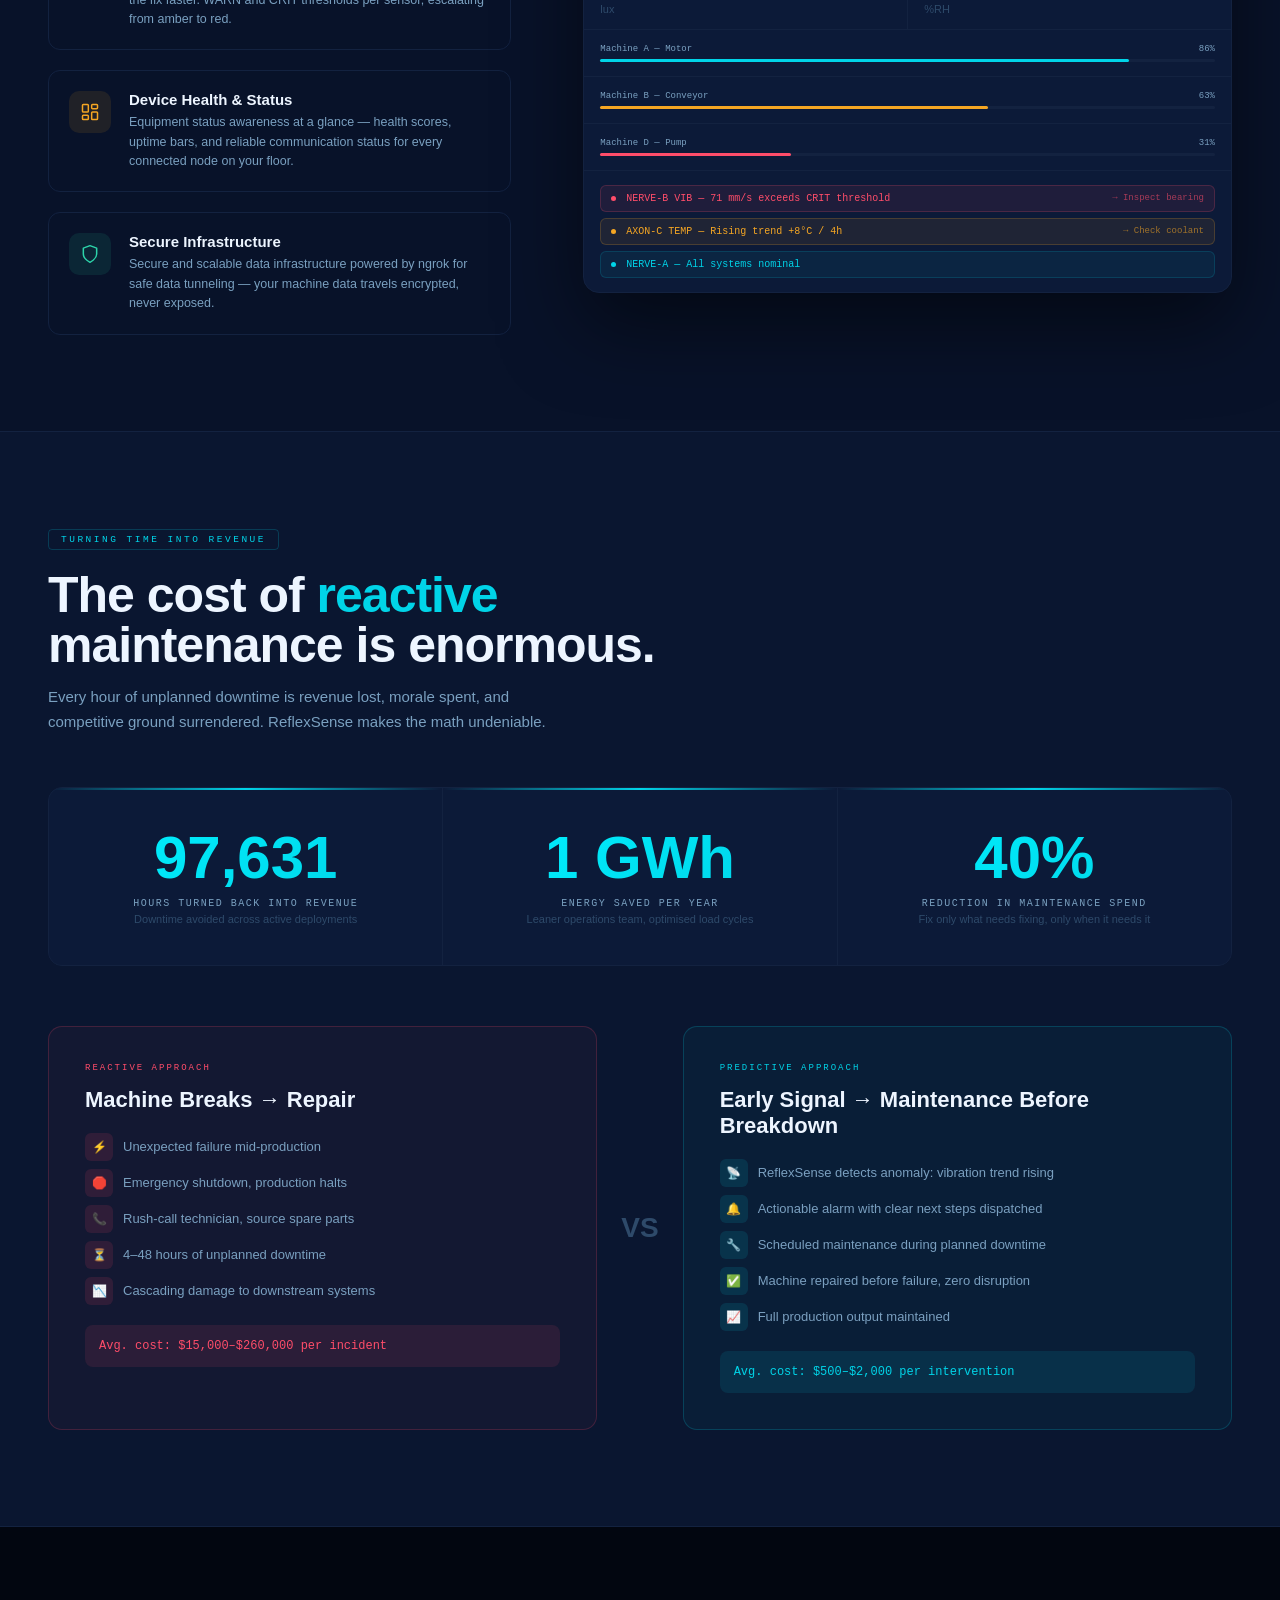
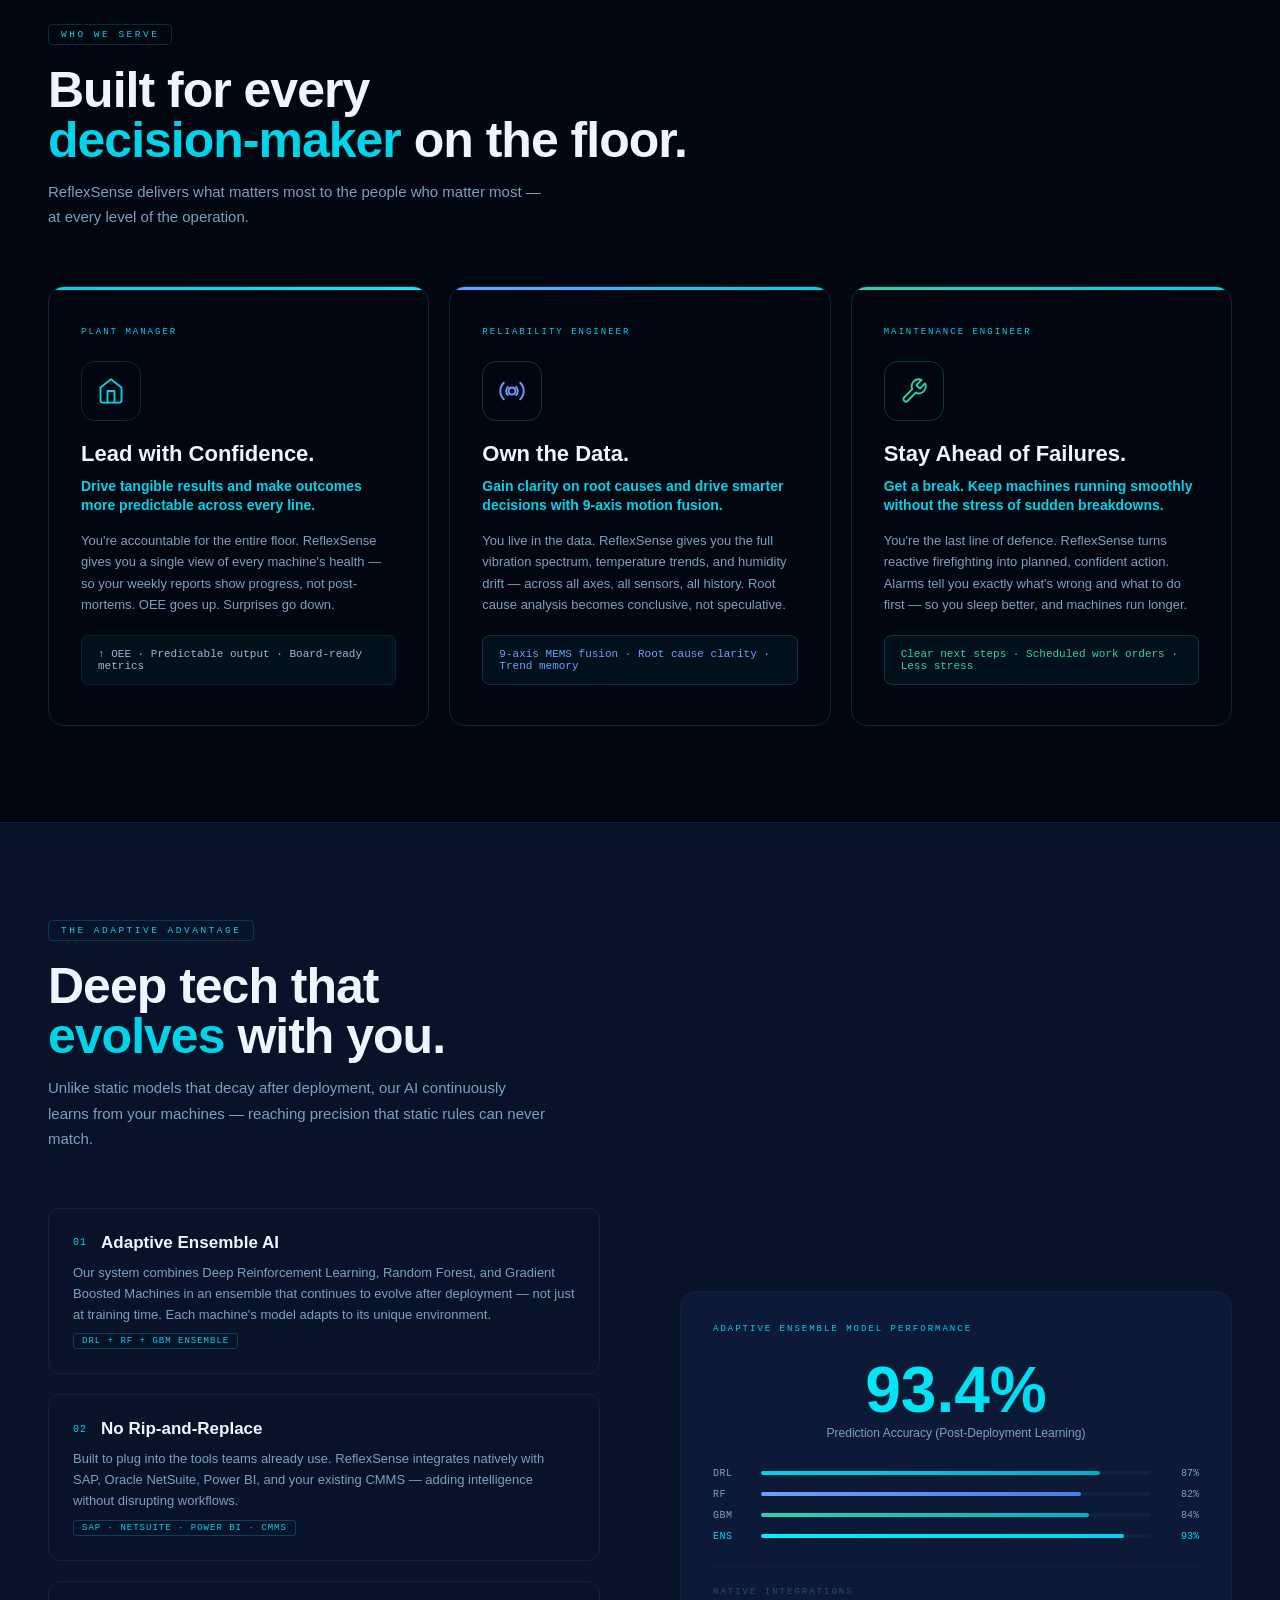
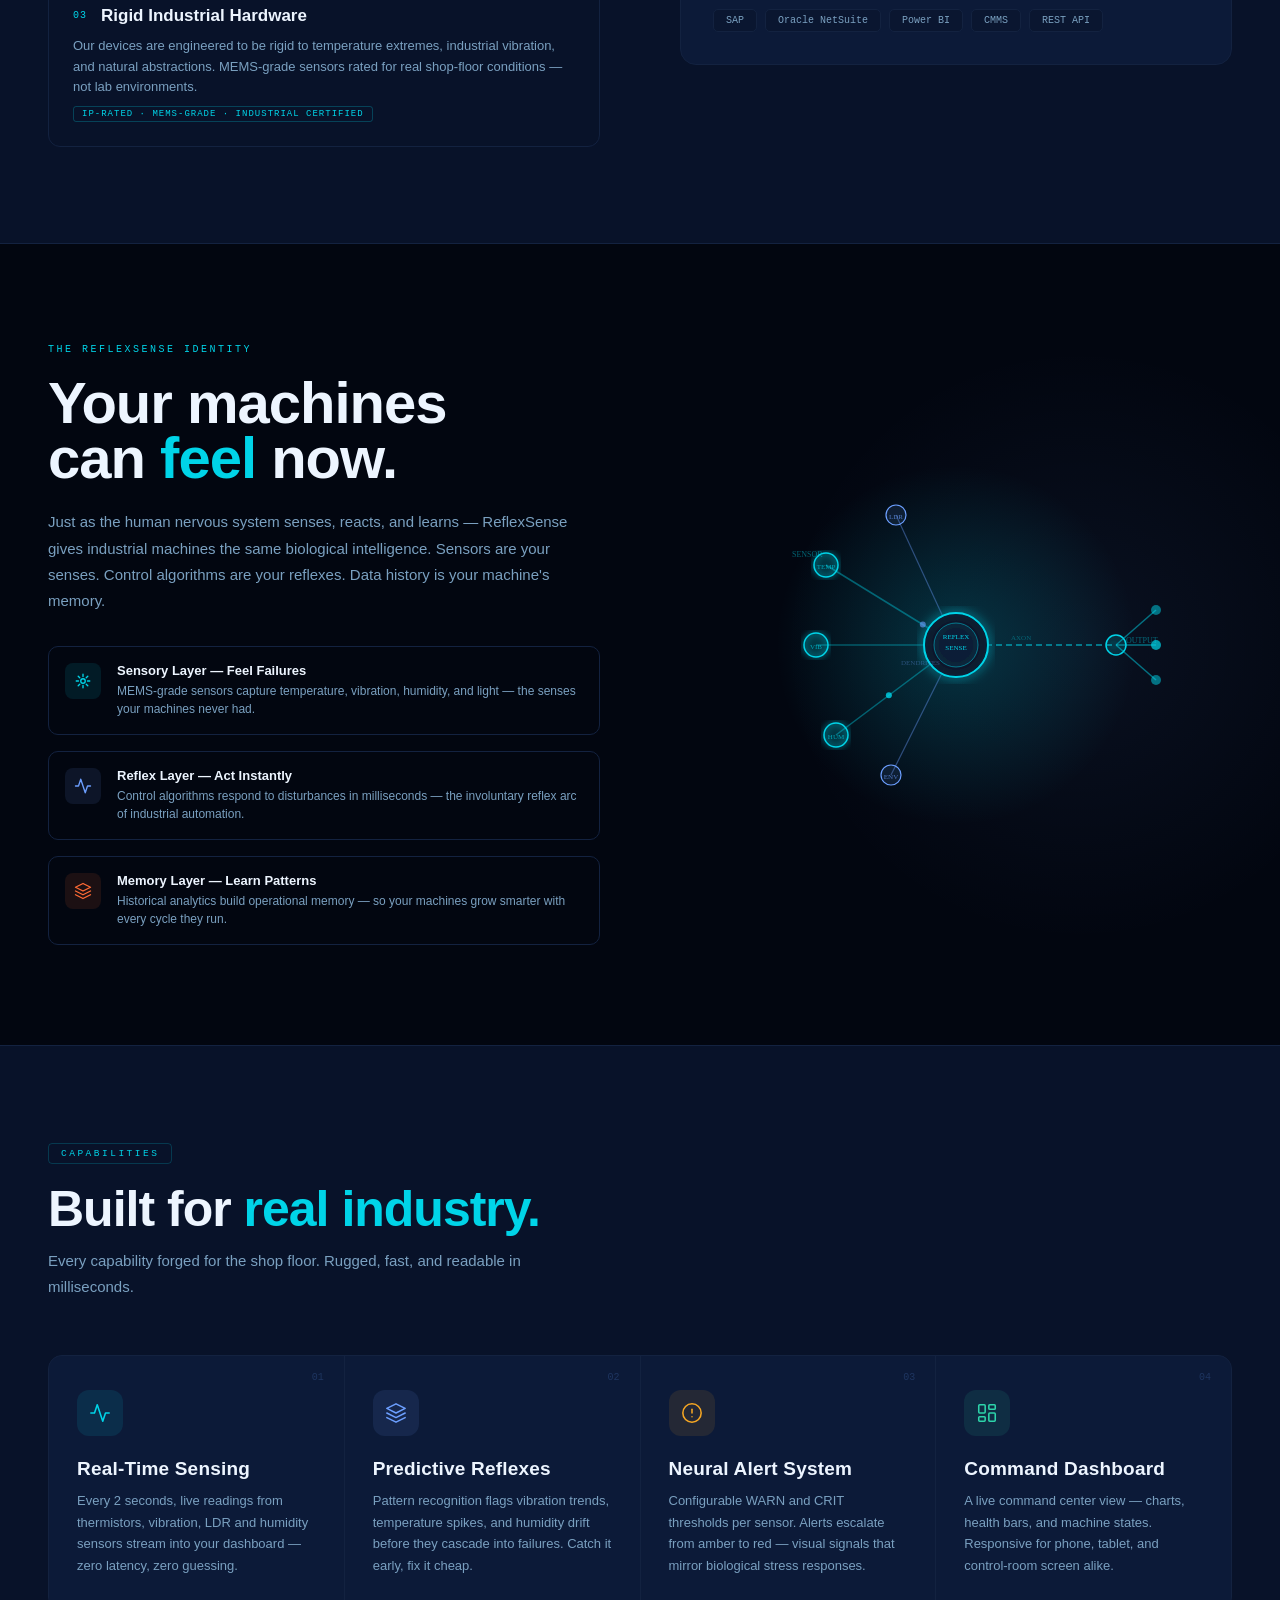
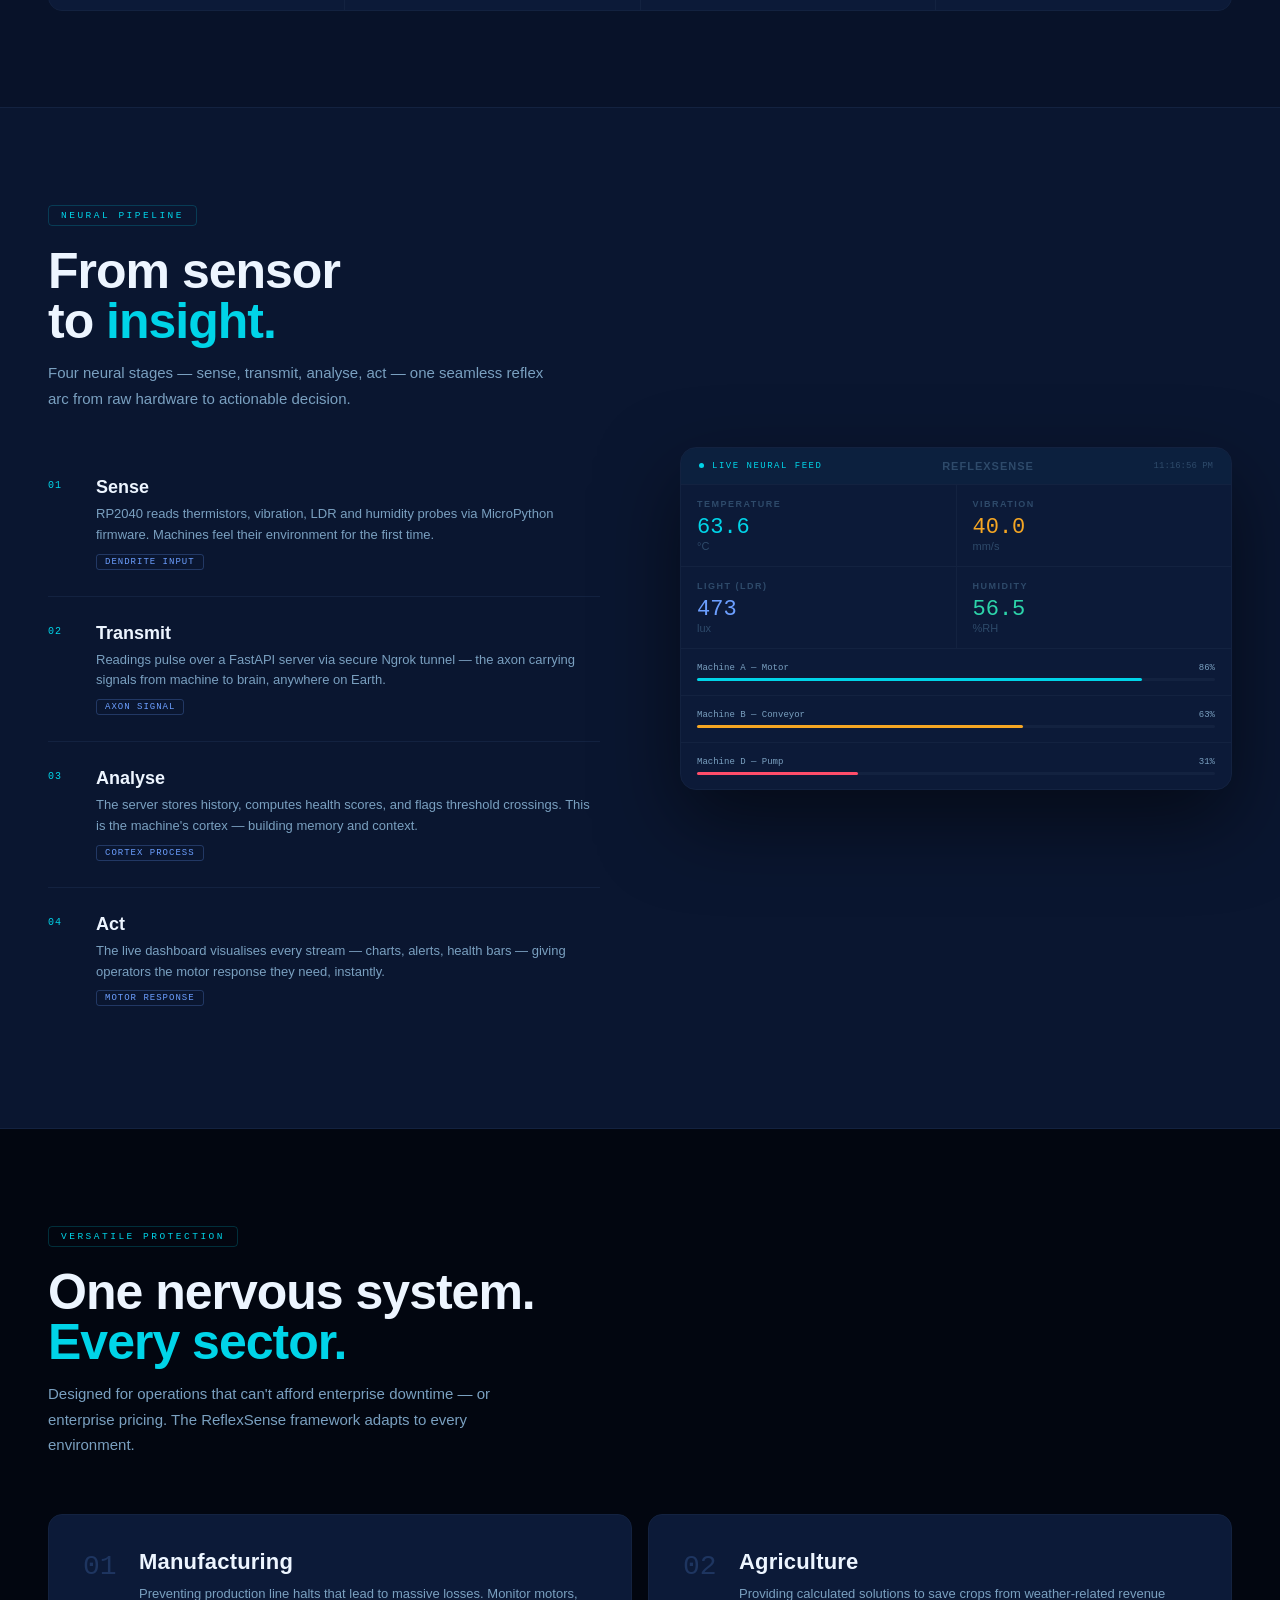
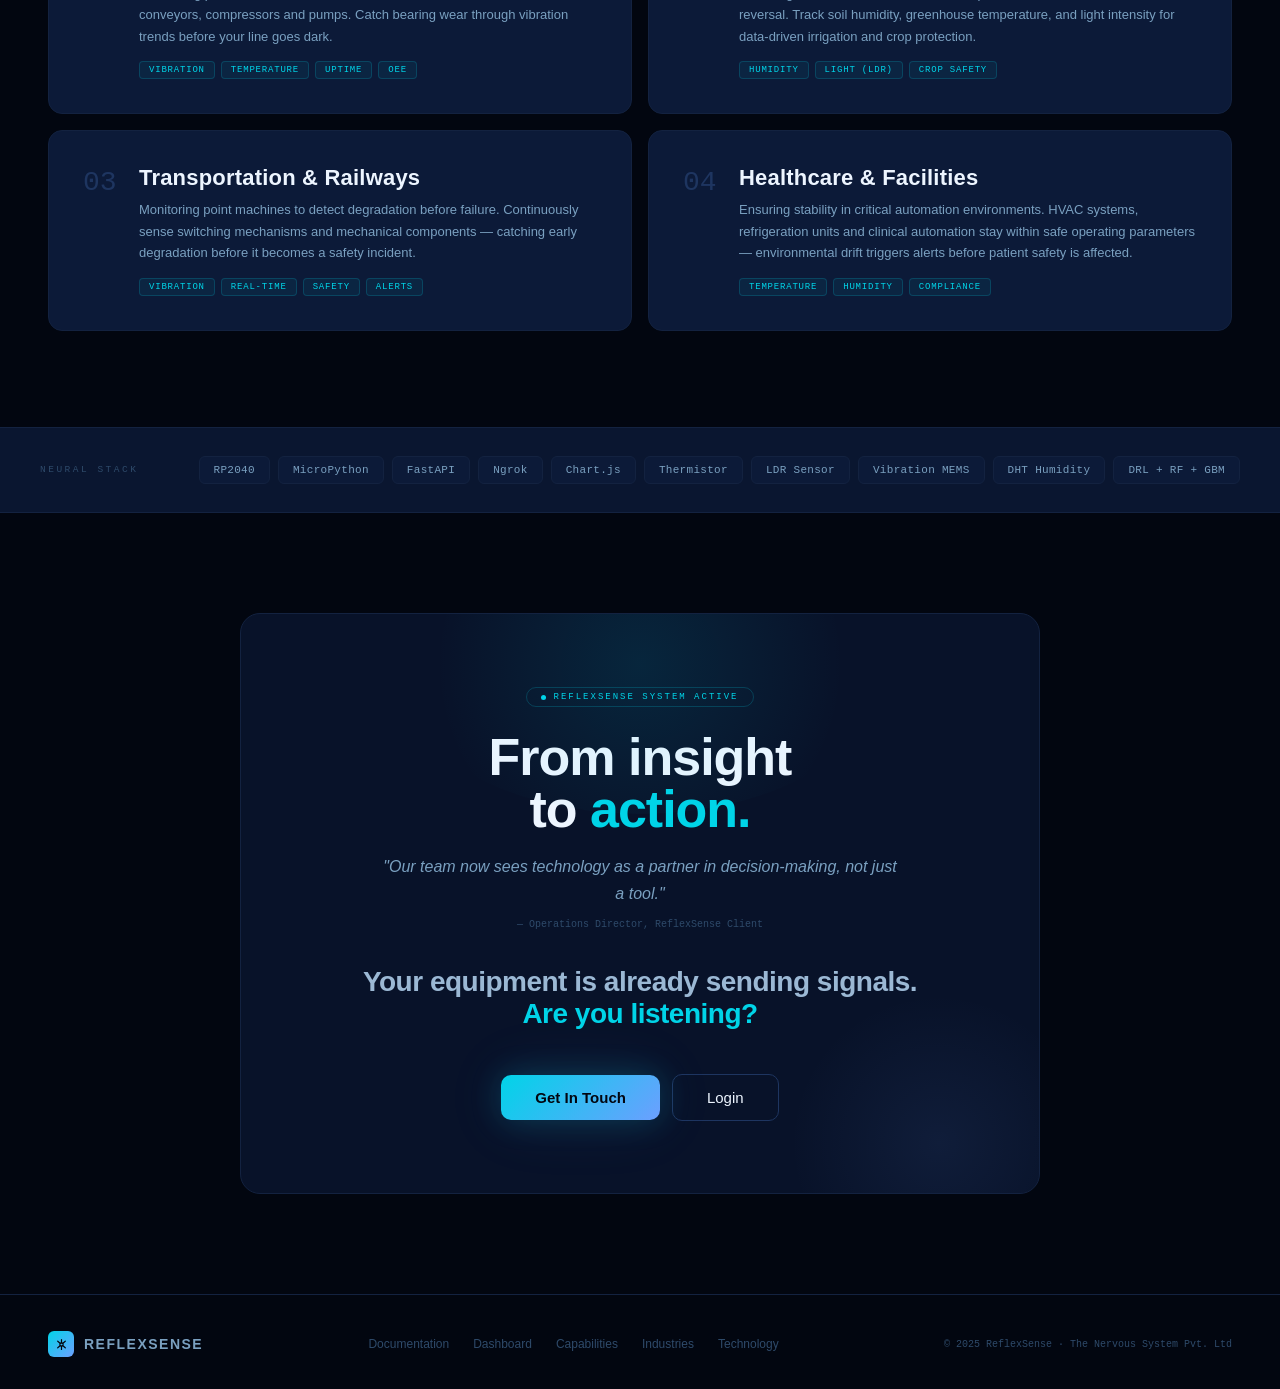
==== commit 0beb46a0: "Rename reflexsense.html to index.html" ====
--- a/index.html
+++ b/index.html
@@ -4,10 +4,15 @@
 <meta charset="UTF-8">
 <meta name="viewport" content="width=device-width, initial-scale=1.0">
 <title>ReflexSense — The Nervous System of Industry</title>
+
 <link href="https://fonts.googleapis.com/css2?family=Open+Sans:ital,wght@0,300;0,400;0,500;0,600;0,700;0,800;1,400&display=swap" rel="stylesheet">
+<link href="https://fonts.googleapis.com/css2?family=Montserrat:wght@400;600;700&display=swap" rel="stylesheet">
 <style>
 *,*::before,*::after{box-sizing:border-box;margin:0;padding:0;}
 html{scroll-behavior:smooth;}
+
+
+
 
 :root{
   /* ── NERVOUS SYSTEM PALETTE ── */
@@ -72,7 +77,7 @@
 .hero{position:relative;min-height:100vh;display:flex;flex-direction:column;align-items:center;justify-content:center;padding:140px 48px 80px;text-align:center;overflow:hidden;}
 .hero-glow-a{position:absolute;top:-100px;left:50%;transform:translateX(-50%);width:900px;height:600px;border-radius:50%;background:radial-gradient(ellipse, rgba(0,212,232,.08) 0%, transparent 70%);pointer-events:none;}
 .hero-glow-b{position:absolute;top:100px;left:15%;width:400px;height:400px;border-radius:50%;background:radial-gradient(ellipse, rgba(108,159,255,.06) 0%, transparent 70%);pointer-events:none;}
-.hero-badge{display:inline-flex;align-items:center;gap:8px;padding:6px 16px 6px 8px;border-radius:100px;background:rgba(0,212,232,.06);border:1px solid rgba(0,212,232,.25);font-family:var(--fm);font: size 12px;px;color:var(--neural);letter-spacing:2px;margin-bottom:32px;animation:fadeUp .7s ease both;}
+.hero-badge{display:inline-flex;align-items:center;gap:8px;padding:6px 16px 6px 8px;border-radius:100px;background:rgba(0,212,232,.06);border:1px solid rgba(0,212,232,.25);font-family:var(--fm);font: size 10px;px;color:var(--neural);letter-spacing:2px;margin-bottom:32px;animation:fadeUp .7s ease both;}
 .hero-badge .pulse-dot{width:18px;height:18px;border-radius:50%;background:rgba(0,212,232,.15);display:flex;align-items:center;justify-content:center;}
 .hero-badge .pulse-dot::after{content:'';width:6px;height:6px;border-radius:50%;background:var(--neural);animation:blink 1.4s infinite;}
 @keyframes blink{0%,100%{opacity:1}50%{opacity:.2}}
@@ -115,10 +120,10 @@
     letter-spacing: -2px;
 
     background: linear-gradient(
-        180deg,
-        #ffffff,
+        270deg,
+        #9e9a9a,
         #cfd8e3,
-        #8fa2b6
+        #1f354d
     );
 
     -webkit-background-clip: text;
@@ -176,6 +181,7 @@
 .stat:hover::before{opacity:1;}
 .stat-num{font-family:var(--fd);font-size:44px;font-weight:800;background:linear-gradient(135deg, var(--neural), var(--pulse));-webkit-background-clip:text;-webkit-text-fill-color:transparent;background-clip:text;line-height:1;}
 .stat-label{font-size:11.5px;color:var(--t2);margin-top:8px;letter-spacing:.3px;font-weight:400;}
+
 
 /* ── SECTION COMMONS ── */
 .container{max-width:1200px;margin:0 auto;}
@@ -347,6 +353,12 @@
 .step-p{font-size:13px;font-weight:400;line-height:1.6;color:var(--t2);}
 .step-tag{display:inline-block;font-family:var(--fm);font-size:9px;letter-spacing:1px;color:var(--pulse);padding:2px 8px;border:1px solid rgba(108,159,255,.25);border-radius:3px;margin-top:8px;}
 
+.logo-main {
+  font-family: "Montserrat", sans-serif;
+  font-weight: 600;
+  letter-spacing: 0.05em;
+}
+
 /* ── USE CASES ── */
 .usecases{background:var(--void);padding:96px 48px;border-top:1px solid var(--border);}
 .uc-grid{display:grid;grid-template-columns:repeat(2,1fr);gap:16px;margin-top:56px;}
@@ -444,19 +456,8 @@
 
 <!-- NAV -->
 <nav id="nav">
-  <a class="nav-brand" href="#">
-    <div class="nav-logo-mark">
-      <svg viewBox="0 0 24 24">
-        <circle cx="12" cy="12" r="3"/>
-        <line x1="12" y1="9" x2="12" y2="3"/>
-        <line x1="14.6" y1="9.7" x2="19" y2="6"/>
-        <line x1="14.6" y1="14.3" x2="19" y2="18"/>
-        <line x1="12" y1="15" x2="12" y2="21"/>
-        <line x1="9.4" y1="14.3" x2="5" y2="18"/>
-        <line x1="9.4" y1="9.7" x2="5" y2="6"/>
-      </svg>
-    </div>
-    <span class="nav-logotype">Avian<span>VISION</span></span>
+  
+     <span class="logo-main">Avian<span>VISION</span></span>
   </a>
   <div class="nav-links" id="navLinks">
     <a href="#dashboard">Command Center</a>
@@ -498,7 +499,7 @@
   <p class="hero-sub">Detect failures early and act faster with an affordable predictive maintenance by converting avoided downtime into output.</p>
   <div class="hero-actions">
     <a href="" class="btn-hero-outline">Explore</a>
-    <a href="login.html" class="btn-hero-fill">WELCOME</a>
+    <a href="login.html" class="btn-hero-fill">Dashboard</a>
     <a href="contact.html" class="btn-hero-outline">Get In Touch</a>
   </div>
   <div class="ticker-wrap">
@@ -1082,10 +1083,14 @@
     <a href="#usecases">Industries</a>
     <a href="#adaptive">Technology</a>
   </div>
-  <span class="foot-copy">© 2025 ReflexSense · The Nervous System of Industry</span>
+  <span class="foot-copy">© 2025 ReflexSense · The Nervous System Pvt. Ltd</span>
 </footer>
 
+
 <script>
+
+
+
 /* ── CURSOR ── */
 const dot  = document.getElementById('cursorDot');
 const ring = document.getElementById('cursorRing');
@@ -1225,5 +1230,7 @@
 const barEl=document.getElementById('drlBar');
 if(barEl)barObserver.observe(barEl.closest('.ai-diagram'));
 </script>
+
+
 </body>
 </html>
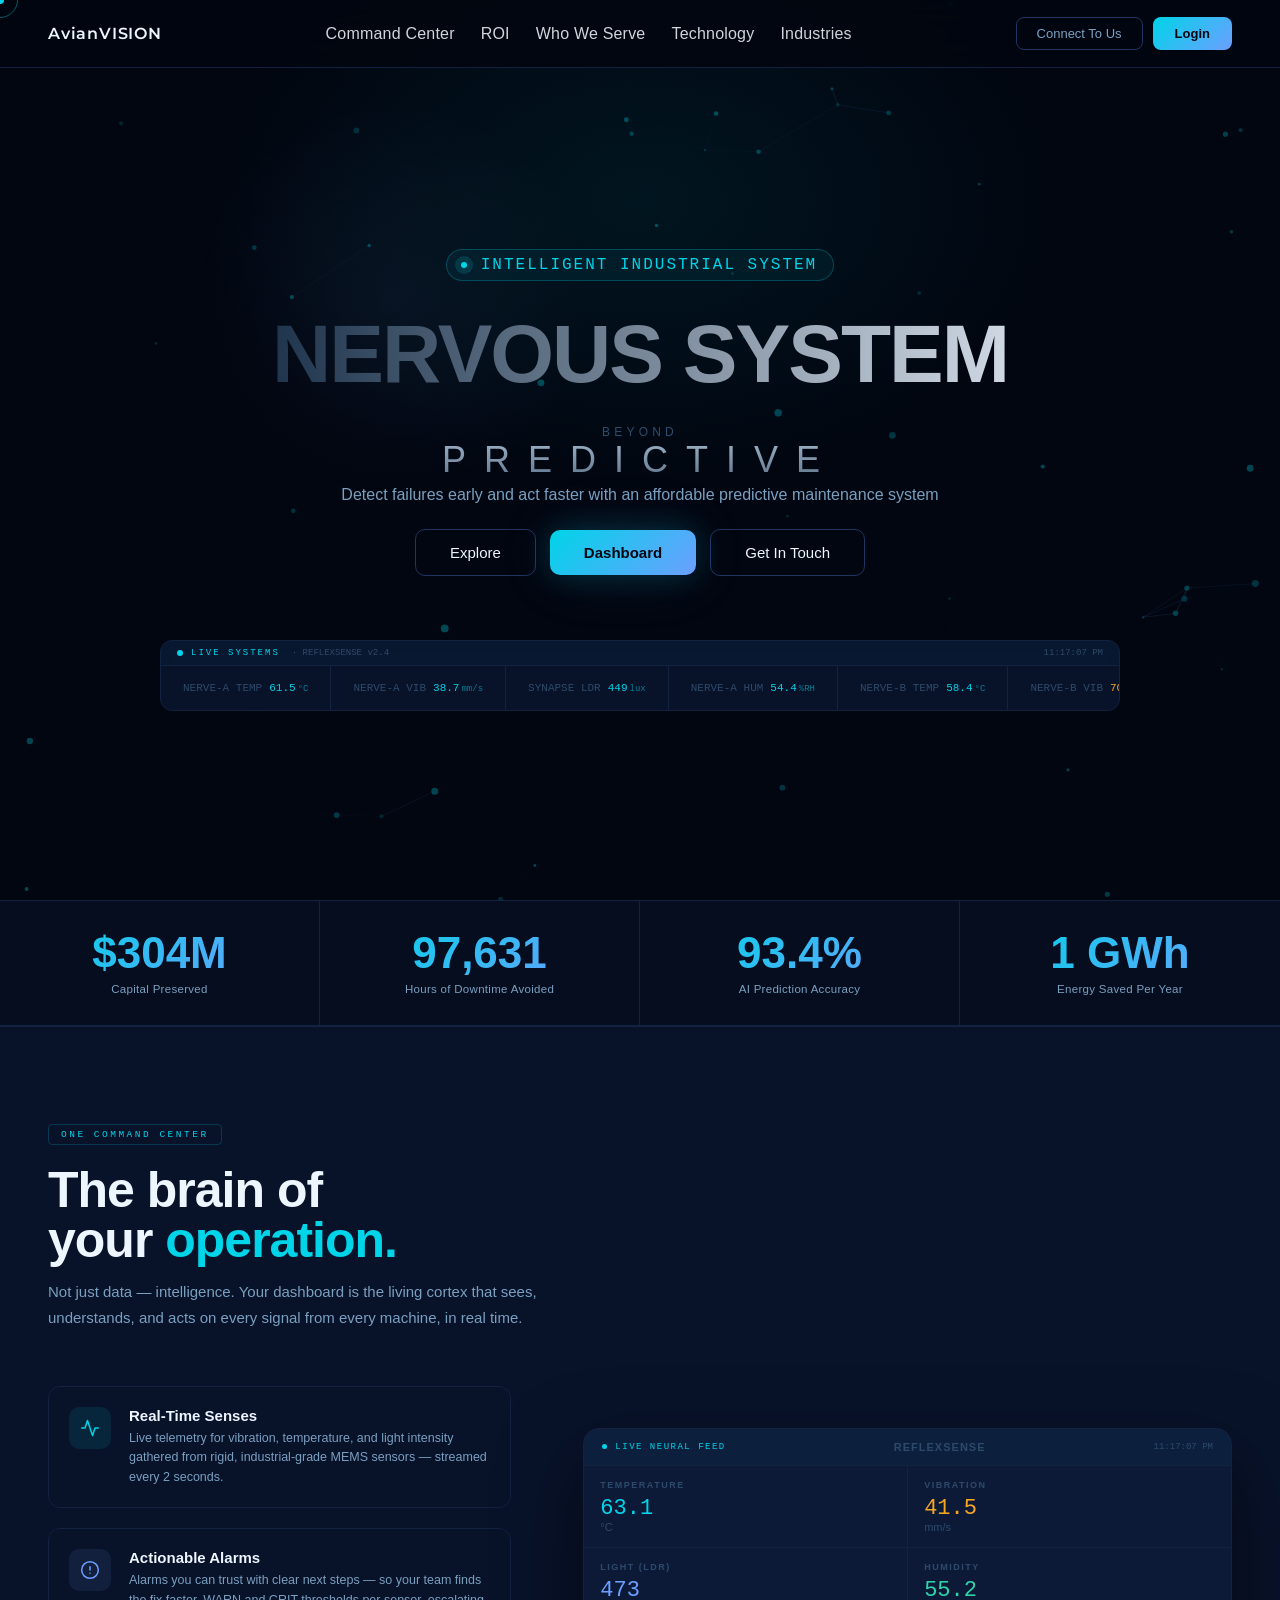
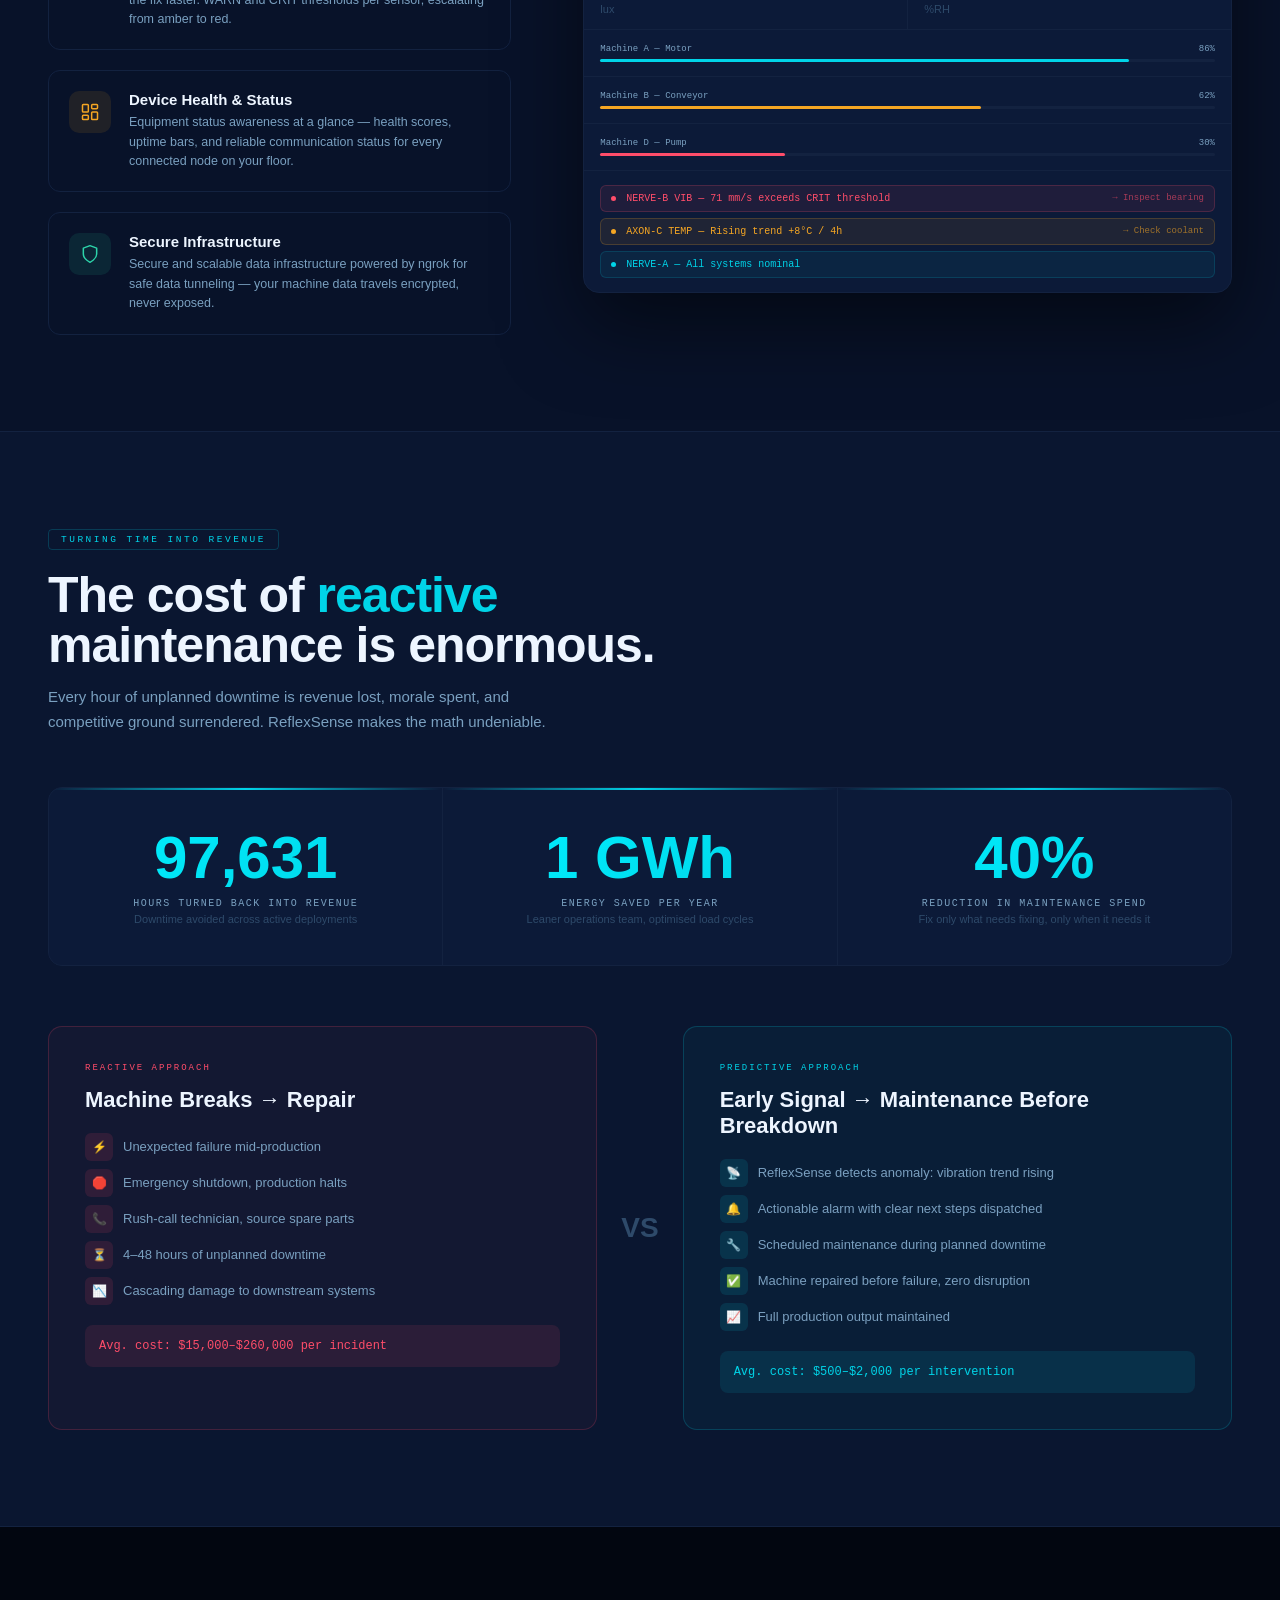
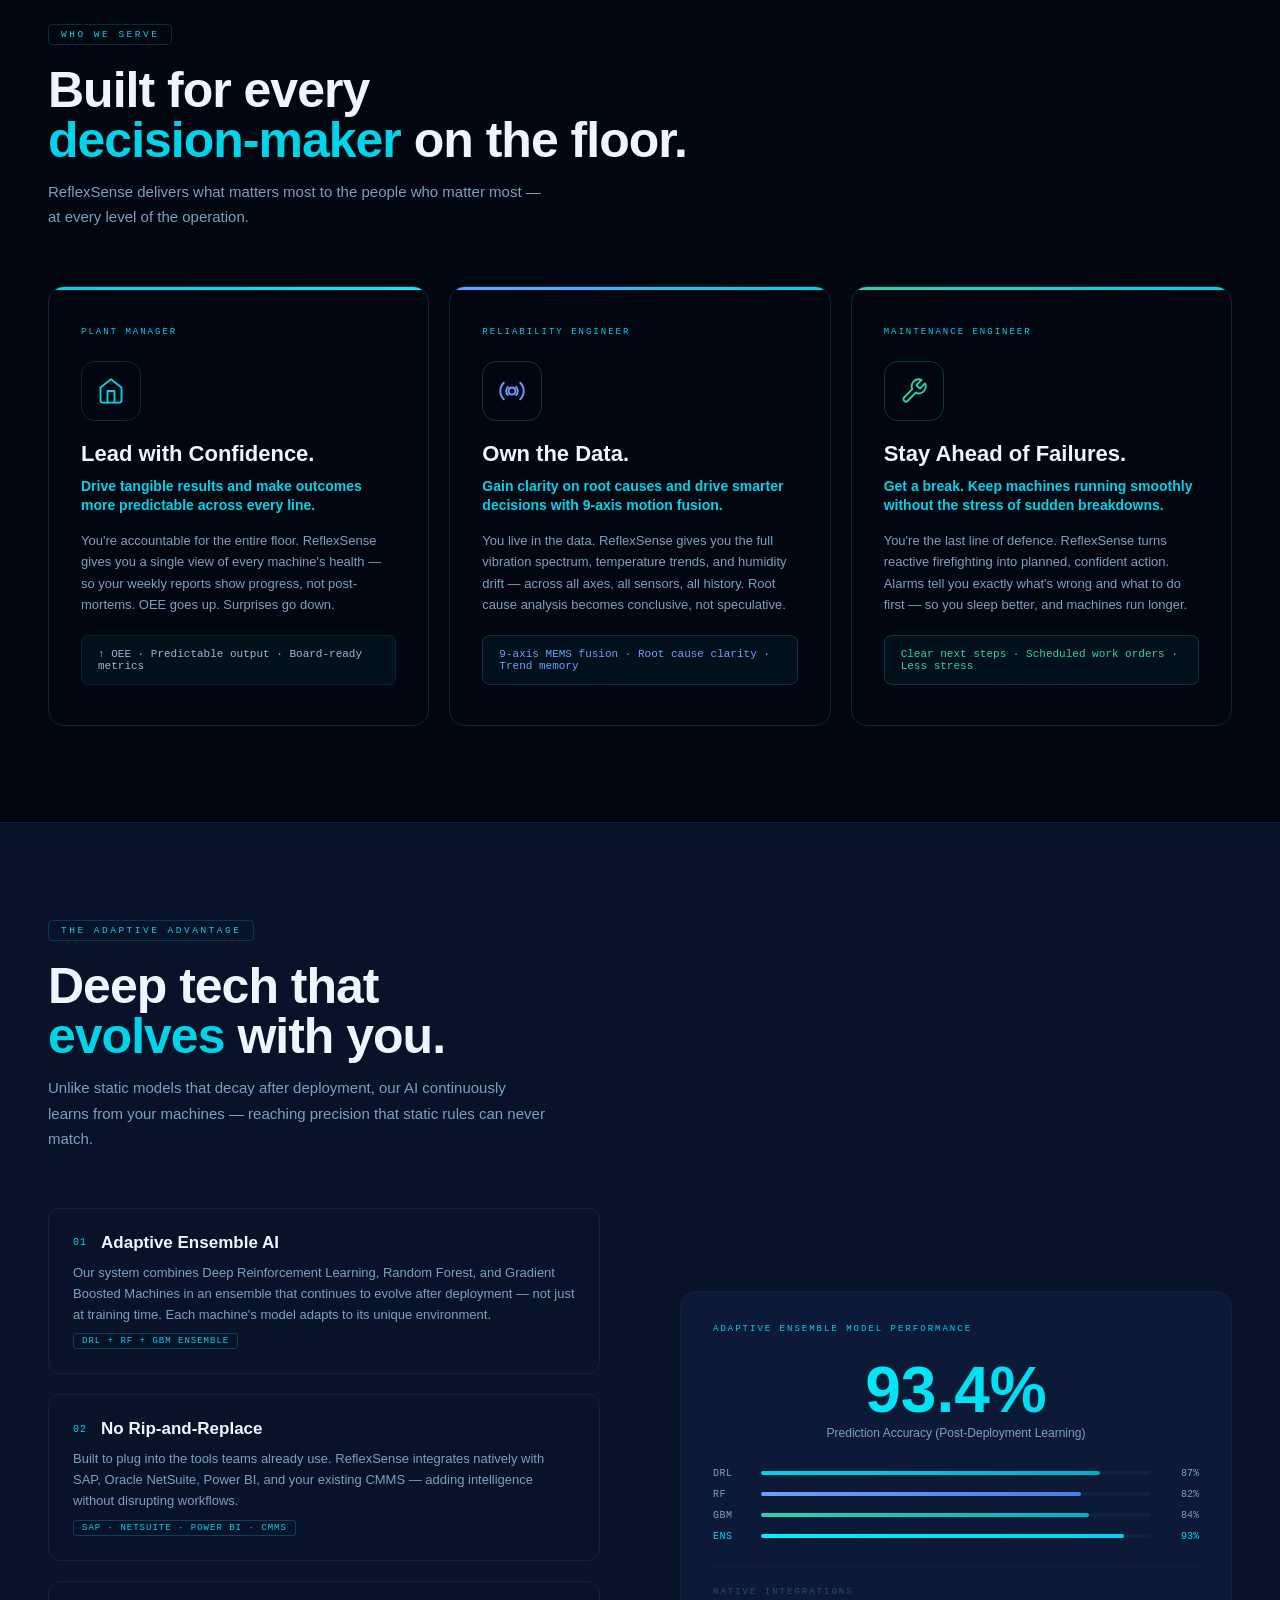
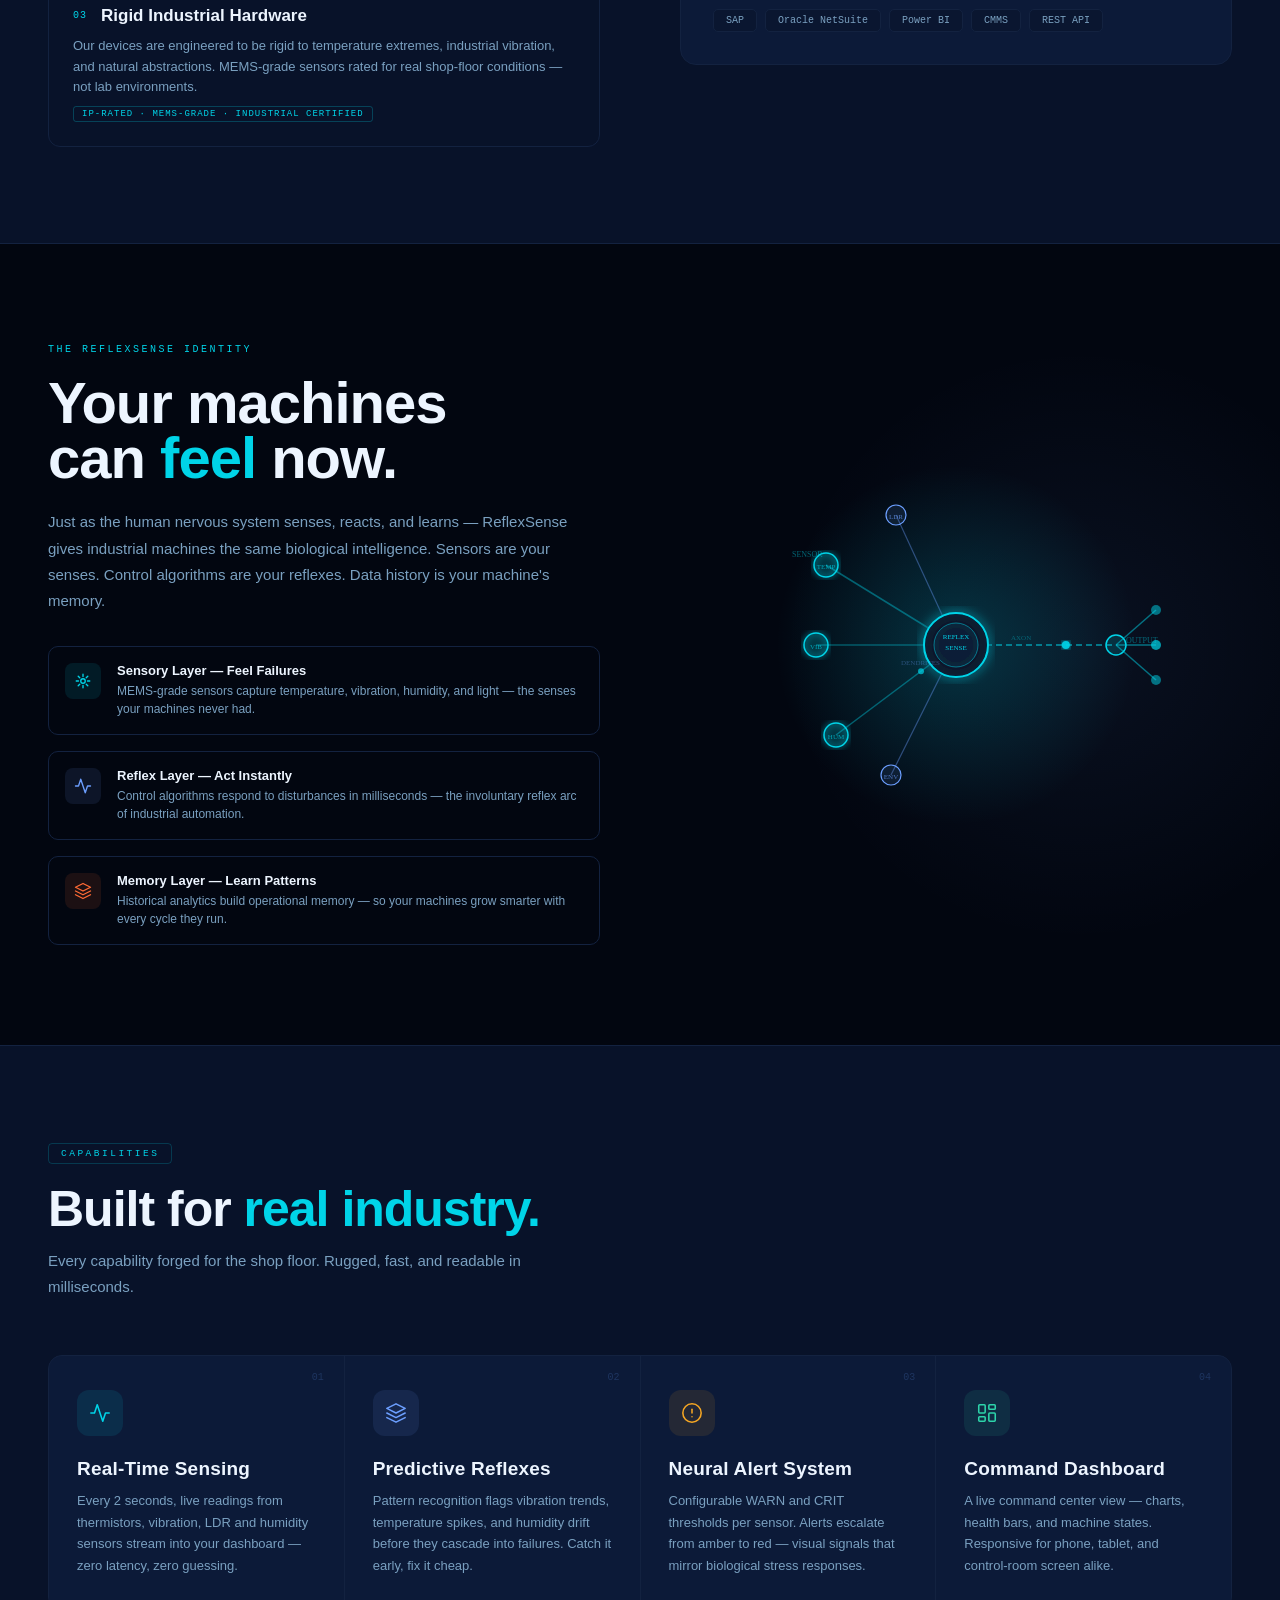
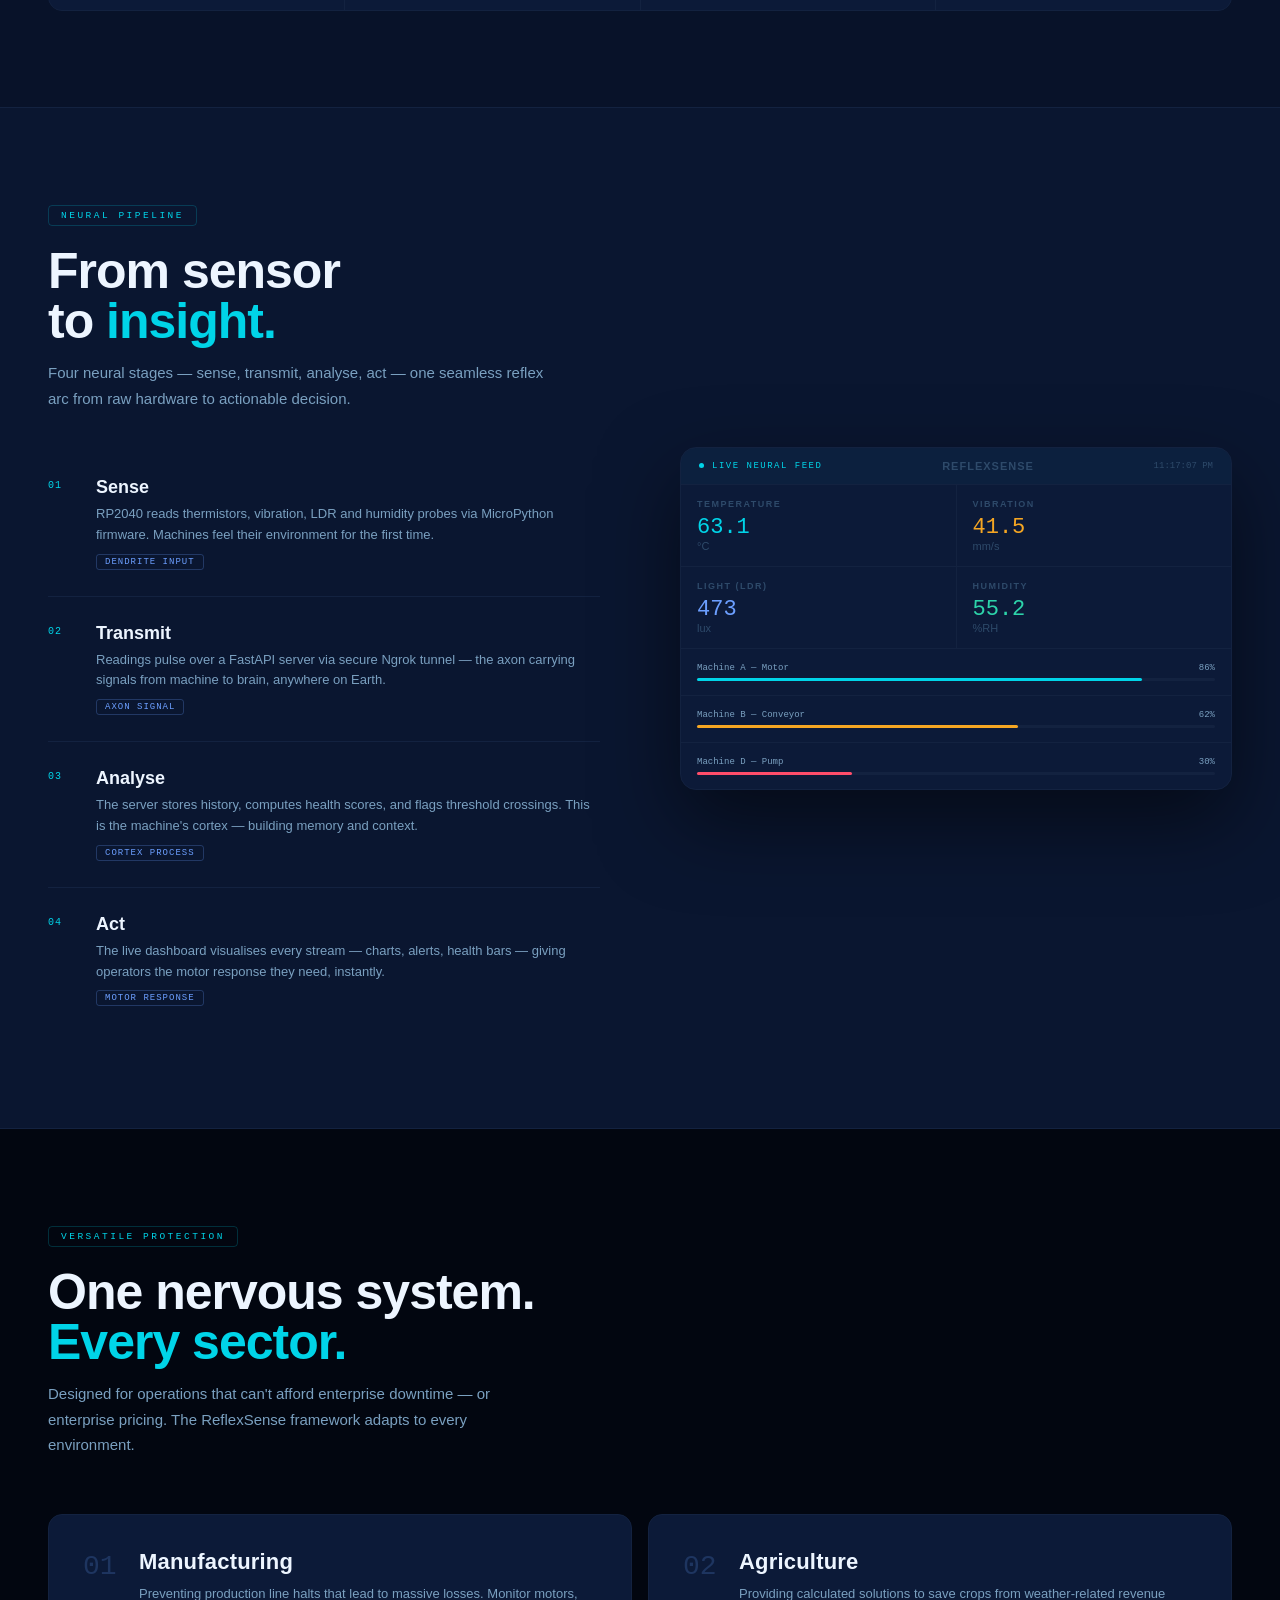
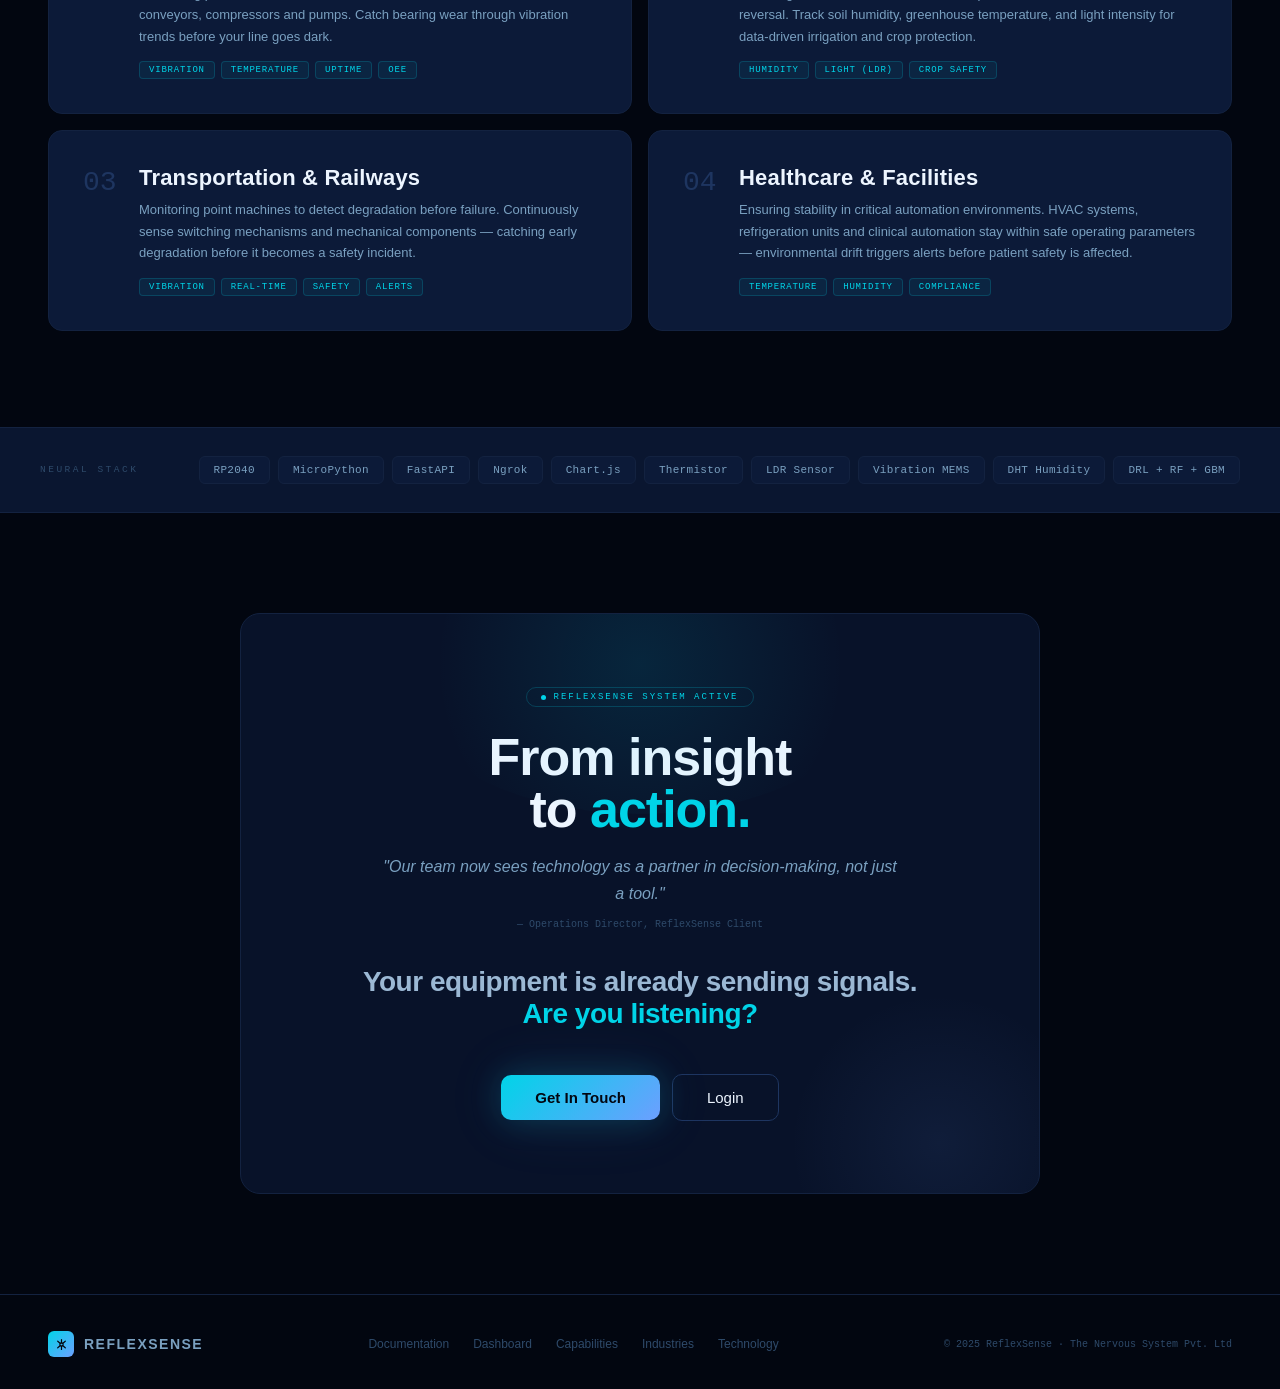
==== commit acc88326: "Update index.html" ====
--- a/index.html
+++ b/index.html
@@ -496,7 +496,7 @@
 <div class="hero-wide">
     PREDICTIVE
 </div>
-  <p class="hero-sub">Detect failures early and act faster with an affordable predictive maintenance by converting avoided downtime into output.</p>
+  <p class="hero-sub">Detect failures early and act faster with an affordable predictive maintenance system</p>
   <div class="hero-actions">
     <a href="" class="btn-hero-outline">Explore</a>
     <a href="login.html" class="btn-hero-fill">Dashboard</a>
